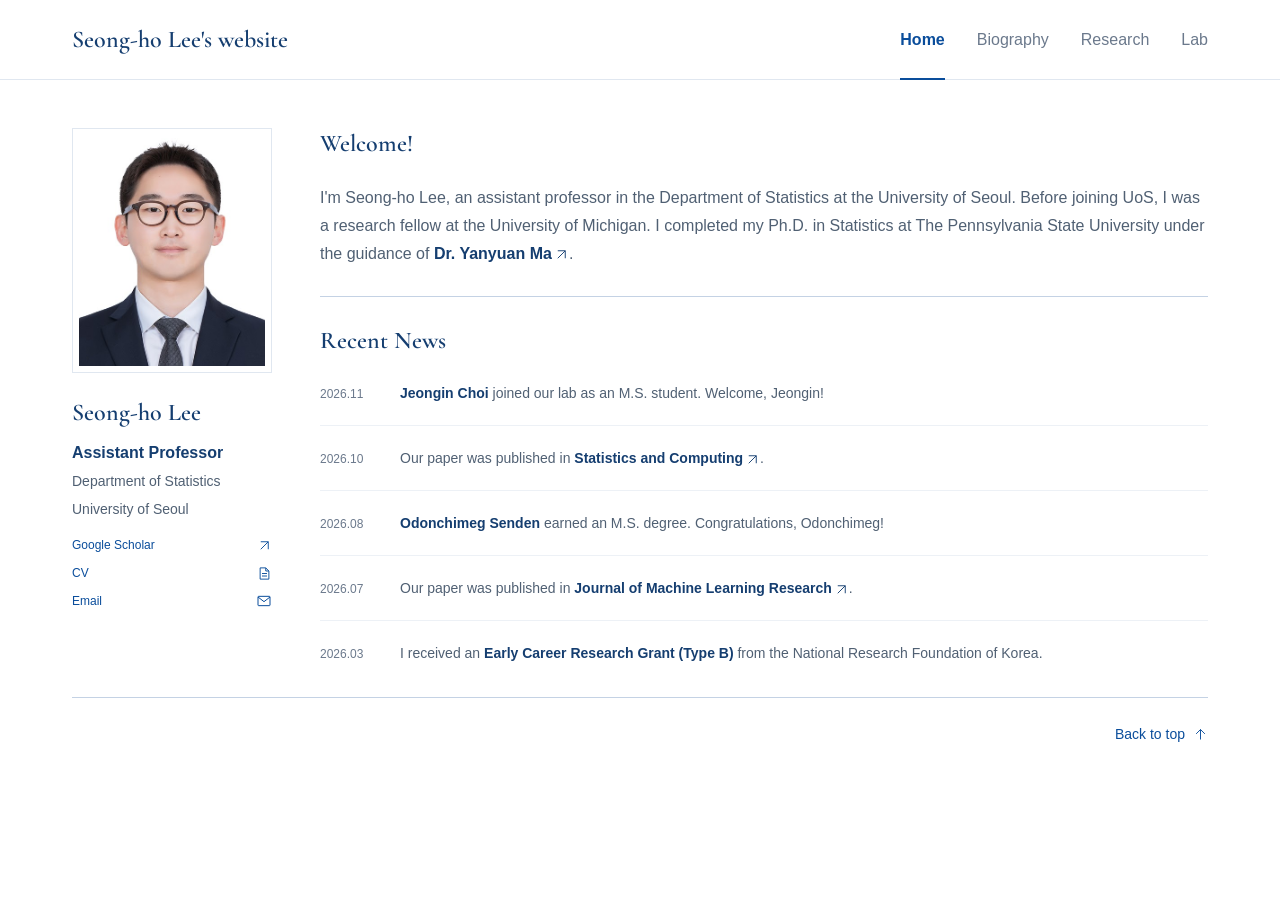
==== index.html @ 1f6a8184 "Deploy the revised journal wording and CV page numbers Source: e7bddcf8e1fea7b0c26d85efa1beafc998997" ====
<!DOCTYPE html><html lang="en"><head><meta charSet="utf-8"/><meta name="viewport" content="width=device-width, initial-scale=1"/><link rel="stylesheet" href="/_next/static/css/index.j6tsjPcu.css" data-rsc-css-href="/_next/static/css/index.j6tsjPcu.css" data-precedence="vite-rsc/importer-resources"/><link rel="modulepreload" fetchPriority="low" href="/_next/static/chunks/index-BbJoRTjq.js"/><script src="/_next/static/chunks/rolldown-runtime-C60lm6uB.js" type="module" async=""></script><script src="/_next/static/chunks/framework-D_rUT4EX.js" type="module" async=""></script><link rel="modulepreload" href="/_next/static/chunks/layout-segment-context-pN5ZT-ja.js" crossorigin=""/><link rel="modulepreload" href="/_next/static/chunks/email-link-yxVSHHbJ.js" crossorigin=""/><title>Seong-ho Lee | Home</title><meta name="description" content="Seong-ho Lee, Assistant Professor, Department of Statistics, University of Seoul."/><link rel="shortcut icon" href="/favicon.svg?v=sigma"/><link rel="icon" href="/favicon.svg?v=sigma"/><script>Object.assign(((self[Symbol.for("vinext.navigationRuntime")]??={bootstrap:{routeManifest:null},functions:{}}).bootstrap.rsc??={rsc:[]}),{params:{},nav:{"pathname":"/","searchParams":[]}})</script><link rel="modulepreload" href="/_next/static/chunks/index-BbJoRTjq.js" />
</head><body class="antialiased"><a class="skip-link" href="#main">Skip to main content</a><header class="site-header" id="top"><div class="header-inner"><a class="wordmark" href="/">Seong-ho Lee&#x27;s website</a><nav aria-label="Main navigation"><a href="/" class="active" aria-current="page">Home</a><a href="/biography" class="">Biography</a><a href="/research" class="">Research</a><a href="/lab" class="">Lab</a></nav></div></header><div class="site-layout"><aside class="profile" aria-label="Seong-ho Lee&#x27;s profile"><div class="portrait-frame"><img class="portrait" src="/images/seongho-lee.jpg" width="198" height="246" alt="Seong-ho Lee" fetchPriority="high"/></div><div class="profile-information"><h2 class="profile-name">Seong-ho Lee</h2><p class="profile-role">Assistant Professor</p><p class="profile-affiliation">Department of Statistics</p><p class="profile-affiliation">University of Seoul</p><div class="profile-links"><a href="http://scholar.google.co.kr/citations?hl=en&amp;user=Eq__vRcAAAAJ&amp;view_op=list_works&amp;sortby=pubdate" target="_blank" rel="noopener noreferrer"><span class="profile-link-label">Google Scholar</span><svg width="15" height="15" viewBox="0 0 24 24" fill="none" stroke="currentColor" stroke-width="1.5" aria-hidden="true"><path d="M6 18 18 6M6 6h12v12"></path></svg></a><a href="/cv" target="_blank" rel="noopener noreferrer" aria-label="CV (opens in a new tab)"><span class="profile-link-label">CV</span><svg width="15" height="15" viewBox="0 0 24 24" fill="none" stroke="currentColor" stroke-width="1.5" aria-hidden="true"><path d="M14 3H5v18h14V8zM14 3v5h5M8 12h8M8 16h8"></path></svg></a><button type="button" class="email-link" title="Open your email app"><span class="profile-link-label">Email</span><svg width="16" height="16" viewBox="0 0 24 24" fill="none" stroke="currentColor" stroke-width="1.5" aria-hidden="true"><rect x="3" y="5" width="18" height="14" rx="1"></rect><path d="m3 6 9 7 9-7"></path></svg></button></div></div></aside><main id="main" class="page-content page-home"><header class="page-heading welcome-heading"><h1>Welcome!</h1><p class="intro">I&#x27;m Seong-ho Lee, an assistant professor in the Department of Statistics at the University of Seoul. Before joining UoS, I was a research fellow at the University of Michigan. I completed my Ph.D. in Statistics at The Pennsylvania State University under the guidance of <a href="http://sites.psu.edu/yanyuanma/" target="_blank" rel="noopener noreferrer">Dr. Yanyuan Ma<!-- --> <svg width="15" height="15" viewBox="0 0 24 24" fill="none" stroke="currentColor" stroke-width="1.5" aria-hidden="true"><path d="M6 18 18 6M6 6h12v12"></path></svg></a>.</p></header><section class="content-section" id="recent-news" aria-labelledby="recent-news-title"><h2 id="recent-news-title">Recent News</h2><div class="records"><ul class="news-list" role="list"><li class="record-row"><time class="record-date" dateTime="2026-11">2026.11</time><div class="record-body"><p><strong>Jeongin Choi</strong> joined our lab as an M.S. student. Welcome, Jeongin!</p></div></li><li class="record-row"><time class="record-date" dateTime="2026-10">2026.10</time><div class="record-body"><p>Our paper was published in <cite><a href="https://link.springer.com/article/10.1007/s11222-026-11026-0" target="_blank" rel="noopener noreferrer">Statistics and Computing<!-- --> <svg width="15" height="15" viewBox="0 0 24 24" fill="none" stroke="currentColor" stroke-width="1.5" aria-hidden="true"><path d="M6 18 18 6M6 6h12v12"></path></svg></a></cite>.</p></div></li><li class="record-row"><time class="record-date" dateTime="2026-08">2026.08</time><div class="record-body"><p><strong>Odonchimeg Senden</strong> earned an M.S. degree. Congratulations, Odonchimeg!</p></div></li><li class="record-row"><time class="record-date" dateTime="2026-07">2026.07</time><div class="record-body"><p>Our paper was published in <cite><a href="https://www.jmlr.org/papers/v27/25-2717.html" target="_blank" rel="noopener noreferrer">Journal of Machine Learning Research<!-- --> <svg width="15" height="15" viewBox="0 0 24 24" fill="none" stroke="currentColor" stroke-width="1.5" aria-hidden="true"><path d="M6 18 18 6M6 6h12v12"></path></svg></a></cite>.</p></div></li><li class="record-row"><time class="record-date" dateTime="2026-03">2026.03</time><div class="record-body"><p>I received an <strong>Early Career Research Grant (Type B)</strong> from the National Research Foundation of Korea.</p></div></li></ul></div></section></main></div><footer class="site-footer"><a href="#top" aria-label="Back to top"><span>Back to top</span><svg width="15" height="15" viewBox="0 0 24 24" fill="none" stroke="currentColor" stroke-width="1.5" aria-hidden="true"><path d="M12 20V4m-7 7 7-7 7 7"></path></svg></a></footer><script type="module" src="/_next/static/chunks/index-BbJoRTjq.js" id="_R_" async=""></script><script>((self[Symbol.for("vinext.navigationRuntime")]??={bootstrap:{routeManifest:null},functions:{}}).bootstrap.rsc??={rsc:[]}).rsc.push("0:{\"page:/\":\"$L1\",\"layout:/\":\"$L2\",\"route:/\":\"$L3\",\"__route\":\"route:/\",\"__interceptionContext\":null,\"__layoutIds\":[\"layout:/\"],\"__rootLayout\":\"/\",\"__bfcacheSegmentIdentities\":{\"layout:/\":\"[\\\"layout\\\",\\\"layout:/\\\",\\\"root-boundary:/\\\",\\\"\\\"]\",\"page:/\":\"[\\\"page\\\",\\\"page:/\\\",\\\"root-boundary:/\\\",\\\"\\\"]\"},\"__srcPage\":[\"page\"],\"__layoutFlags\":{\"layout:/\":\"s\"},\"__artifactCompatibility\":{\"schemaVersion\":1,\"graphVersion\":\"app-route-graph:1177fd80f83fa7b0\",\"deploymentVersion\":\"d9c7413f-29b0-4a38-bc6d-c76dd8e2fd8c\",\"appElementsSchemaVersion\":1,\"rscPayloadSchemaVersion\":1,\"rootBoundaryId\":\"/\",\"renderEpoch\":null}}\n")</script><script>((self[Symbol.for("vinext.navigationRuntime")]??={bootstrap:{routeManifest:null},functions:{}}).bootstrap.rsc??={rsc:[]}).rsc.push("4:I[\"8c0f216c4604\",[],\"Children\",1]\n")</script><script>((self[Symbol.for("vinext.navigationRuntime")]??={bootstrap:{routeManifest:null},functions:{}}).bootstrap.rsc??={rsc:[]}).rsc.push("5:I[\"593f344dc510\",[],\"GlobalErrorBoundary\",1]\n")</script><script>((self[Symbol.for("vinext.navigationRuntime")]??={bootstrap:{routeManifest:null},functions:{}}).bootstrap.rsc??={rsc:[]}).rsc.push("6:I[\"0b874ad30386\",[],\"default\",1]\n")</script><script>((self[Symbol.for("vinext.navigationRuntime")]??={bootstrap:{routeManifest:null},functions:{}}).bootstrap.rsc??={rsc:[]}).rsc.push("7:I[\"593f344dc510\",[],\"ErrorBoundary\",1]\n")</script><script>((self[Symbol.for("vinext.navigationRuntime")]??={bootstrap:{routeManifest:null},functions:{}}).bootstrap.rsc??={rsc:[]}).rsc.push("8:I[\"15c18cfaeeff\",[],\"LayoutSegmentProvider\",1]\n")</script><script>((self[Symbol.for("vinext.navigationRuntime")]??={bootstrap:{routeManifest:null},functions:{}}).bootstrap.rsc??={rsc:[]}).rsc.push("9:I[\"8c0f216c4604\",[],\"Slot\",1]\n")</script><script>((self[Symbol.for("vinext.navigationRuntime")]??={bootstrap:{routeManifest:null},functions:{}}).bootstrap.rsc??={rsc:[]}).rsc.push("a:I[\"593f344dc510\",[],\"NotFoundBoundary\",1]\n")</script><script>((self[Symbol.for("vinext.navigationRuntime")]??={bootstrap:{routeManifest:null},functions:{}}).bootstrap.rsc??={rsc:[]}).rsc.push("b:I[\"9276801271d6\",[],\"AppRouterScrollTarget\",1]\n")</script><script>((self[Symbol.for("vinext.navigationRuntime")]??={bootstrap:{routeManifest:null},functions:{}}).bootstrap.rsc??={rsc:[]}).rsc.push("c:I[\"593f344dc510\",[],\"RedirectBoundary\",1]\n")</script><script>((self[Symbol.for("vinext.navigationRuntime")]??={bootstrap:{routeManifest:null},functions:{}}).bootstrap.rsc??={rsc:[]}).rsc.push(":HL[\"/_next/static/css/index.j6tsjPcu.css\",\"style\"     ]\n")</script><script>((self[Symbol.for("vinext.navigationRuntime")]??={bootstrap:{routeManifest:null},functions:{}}).bootstrap.rsc??={rsc:[]}).rsc.push("2:[[[\"$\",\"link\",\"css:/_next/static/css/index.j6tsjPcu.css\",{\"rel\":\"stylesheet\",\"precedence\":\"vite-rsc/importer-resources\",\"href\":\"/_next/static/css/index.j6tsjPcu.css\",\"data-rsc-css-href\":\"/_next/static/css/index.j6tsjPcu.css\"}],\"$undefined\"],[\"$\",\"html\",null,{\"lang\":\"en\",\"children\":[\"$\",\"body\",null,{\"className\":\"antialiased\",\"children\":[\"$\",\"$L4\",null,{}]}]}]]\n")</script><script>((self[Symbol.for("vinext.navigationRuntime")]??={bootstrap:{routeManifest:null},functions:{}}).bootstrap.rsc??={rsc:[]}).rsc.push("3:[[[\"$\",\"meta\",null,{\"charSet\":\"utf-8\"}],[[\"$\",\"title\",\"0\",{\"children\":\"Seong-ho Lee | Home\"}],[\"$\",\"meta\",\"1\",{\"name\":\"description\",\"content\":\"Seong-ho Lee, Assistant Professor, Department of Statistics, University of Seoul.\"}],[\"$\",\"link\",\"2\",{\"data-vinext-streamed-icon\":\"$undefined\",\"rel\":\"shortcut icon\",\"href\":\"/favicon.svg?v=sigma\",\"type\":\"$undefined\",\"sizes\":\"$undefined\",\"color\":\"$undefined\",\"media\":\"$undefined\",\"fetchPriority\":\"$undefined\"}],[\"$\",\"link\",\"3\",{\"data-vinext-streamed-icon\":\"$undefined\",\"rel\":\"icon\",\"href\":\"/favicon.svg?v=sigma\",\"type\":\"$undefined\",\"sizes\":\"$undefined\",\"color\":\"$undefined\",\"media\":\"$undefined\",\"fetchPriority\":\"$undefined\"}]],[[\"$\",\"meta\",\"0\",{\"name\":\"viewport\",\"content\":\"width=device-width, initial-scale=1\"}]]],[\"$\",\"$L5\",null,{\"fallback\":\"$6\",\"children\":[\"$\",\"$L7\",null,{\"fallback\":\"$6\",\"children\":[\"$\",\"$L8\",null,{\"providerId\":\"layout:/\",\"segmentMap\":{\"children\":[]},\"children\":[\"$\",\"$L9\",null,{\"id\":\"layout:/\",\"parallelSlots\":\"$undefined\",\"children\":[\"$\",\"$La\",null,{\"resetKey\":\"\",\"fallback\":[[\"$\",\"title\",null,{\"children\":\"404: This page could not be found.\"}],[\"$\",\"div\",null,{\"style\":{\"fontFamily\":\"system-ui,\\\"Segoe UI\\\",Roboto,Helvetica,Arial,sans-serif,\\\"Apple Color Emoji\\\",\\\"Segoe UI Emoji\\\"\",\"height\":\"100vh\",\"textAlign\":\"center\",\"display\":\"flex\",\"flexDirection\":\"column\",\"alignItems\":\"center\",\"justifyContent\":\"center\"},\"children\":[\"$\",\"div\",null,{\"children\":[[\"$\",\"style\",null,{\"dangerouslySetInnerHTML\":{\"__html\":\"body{color:#000;background:#fff;margin:0}.next-error-h1{border-right:1px solid rgba(0,0,0,.3)}@media (prefers-color-scheme:dark){body{color:#fff;background:#000}.next-error-h1{border-right:1px solid rgba(255,255,255,.3)}}\"}}],[\"$\",\"h1\",null,{\"className\":\"next-error-h1\",\"style\":{\"display\":\"inline-block\",\"margin\":\"0 20px 0 0\",\"padding\":\"0 23px 0 0\",\"fontSize\":24,\"fontWeight\":500,\"verticalAlign\":\"top\",\"lineHeight\":\"49px\"},\"children\":404}],[\"$\",\"div\",null,{\"style\":{\"display\":\"inline-block\"},\"children\":[\"$\",\"h2\",null,{\"style\":{\"fontSize\":14,\"fontWeight\":400,\"lineHeight\":\"49px\",\"margin\":0},\"children\":\"This page could not be found.\"}]}]]}]}]],\"children\":[\"$\",\"$Lb\",null,{\"children\":[\"$\",\"$Lc\",null,{\"children\":[[\"$\",\"$L8\",null,{\"providerId\":\"page:/\",\"segmentMap\":{\"children\":[\"__PAGE__\"]},\"children\":[\"$\",\"$L9\",null,{\"id\":\"page:/\"}]}],null]}]}]}]}]}]}]}],null,null]\n")</script><script>((self[Symbol.for("vinext.navigationRuntime")]??={bootstrap:{routeManifest:null},functions:{}}).bootstrap.rsc??={rsc:[]}).rsc.push("d:I[\"89899c78f2d0\",[],\"default\",1]\n")</script><script>((self[Symbol.for("vinext.navigationRuntime")]??={bootstrap:{routeManifest:null},functions:{}}).bootstrap.rsc??={rsc:[]}).rsc.push(":HL[\"/images/seongho-lee.jpg\",\"image\",{\"fetchPriority\":\"high\"}]\n")</script><script>((self[Symbol.for("vinext.navigationRuntime")]??={bootstrap:{routeManifest:null},functions:{}}).bootstrap.rsc??={rsc:[]}).rsc.push("1:[[\"$\",\"a\",null,{\"className\":\"skip-link\",\"href\":\"#main\",\"children\":\"Skip to main content\"}],[\"$\",\"header\",null,{\"className\":\"site-header\",\"id\":\"top\",\"children\":[\"$\",\"div\",null,{\"className\":\"header-inner\",\"children\":[[\"$\",\"a\",null,{\"className\":\"wordmark\",\"href\":\"/\",\"children\":\"Seong-ho Lee's website\"}],[\"$\",\"nav\",null,{\"aria-label\":\"Main navigation\",\"children\":[[\"$\",\"a\",\"home\",{\"href\":\"/\",\"className\":\"active\",\"aria-current\":\"page\",\"children\":\"Home\"}],[\"$\",\"a\",\"biography\",{\"href\":\"/biography\",\"className\":\"\",\"aria-current\":\"$undefined\",\"children\":\"Biography\"}],[\"$\",\"a\",\"research\",{\"href\":\"/research\",\"className\":\"\",\"aria-current\":\"$undefined\",\"children\":\"Research\"}],[\"$\",\"a\",\"lab\",{\"href\":\"/lab\",\"className\":\"\",\"aria-current\":\"$undefined\",\"children\":\"Lab\"}]]}]]}]}],[\"$\",\"div\",null,{\"className\":\"site-layout\",\"children\":[[\"$\",\"aside\",null,{\"className\":\"profile\",\"aria-label\":\"Seong-ho Lee's profile\",\"children\":[[\"$\",\"div\",null,{\"className\":\"portrait-frame\",\"children\":[\"$\",\"img\",null,{\"className\":\"portrait\",\"src\":\"/images/seongho-lee.jpg\",\"width\":\"198\",\"height\":\"246\",\"alt\":\"Seong-ho Lee\",\"fetchPriority\":\"high\"}]}],[\"$\",\"div\",null,{\"className\":\"profile-information\",\"children\":[[\"$\",\"h2\",null,{\"className\":\"profile-name\",\"children\":\"Seong-ho Lee\"}],[\"$\",\"p\",null,{\"className\":\"profile-role\",\"children\":\"Assistant Professor\"}],[\"$\",\"p\",null,{\"className\":\"profile-affiliation\",\"children\":\"Department of Statistics\"}],[\"$\",\"p\",null,{\"className\":\"profile-affiliation\",\"children\":\"University of Seoul\"}],[\"$\",\"div\",null,{\"className\":\"profile-links\",\"children\":[[\"$\",\"a\",null,{\"href\":\"http://scholar.google.co.kr/citations?hl=en\u0026user=Eq__vRcAAAAJ\u0026view_op=list_works\u0026sortby=pubdate\",\"target\":\"_blank\",\"rel\":\"noopener noreferrer\",\"children\":[[\"$\",\"span\",null,{\"className\":\"profile-link-label\",\"children\":\"Google Scholar\"}],[\"$\",\"svg\",null,{\"width\":\"15\",\"height\":\"15\",\"viewBox\":\"0 0 24 24\",\"fill\":\"none\",\"stroke\":\"currentColor\",\"strokeWidth\":\"1.5\",\"aria-hidden\":\"true\",\"children\":[\"$\",\"path\",null,{\"d\":\"M6 18 18 6M6 6h12v12\"}]}]]}],[\"$\",\"a\",null,{\"href\":\"/cv\",\"target\":\"_blank\",\"rel\":\"noopener noreferrer\",\"aria-label\":\"CV (opens in a new tab)\",\"children\":[[\"$\",\"span\",null,{\"className\":\"profile-link-label\",\"children\":\"CV\"}],[\"$\",\"svg\",null,{\"width\":\"15\",\"height\":\"15\",\"viewBox\":\"0 0 24 24\",\"fill\":\"none\",\"stroke\":\"currentColor\",\"strokeWidth\":\"1.5\",\"aria-hidden\":\"true\",\"children\":[\"$\",\"path\",null,{\"d\":\"M14 3H5v18h14V8zM14 3v5h5M8 12h8M8 16h8\"}]}]]}],[\"$\",\"$Ld\",null,{}]]}]]}]]}],[\"$\",\"main\",null,{\"id\":\"main\",\"className\":\"page-content page-home\",\"children\":[[\"$\",\"header\",null,{\"className\":\"page-heading welcome-heading\",\"children\":[[\"$\",\"h1\",null,{\"children\":\"Welcome!\"}],[\"$\",\"p\",null,{\"className\":\"intro\",\"children\":[\"I'm Seong-ho Lee, an assistant professor in the Department of Statistics at the University of Seoul. Before joining UoS, I was a research fellow at the University of Michigan. I completed my Ph.D. in Statistics at The Pennsylvania State University under the guidance of \",[\"$\",\"a\",null,{\"href\":\"http://sites.psu.edu/yanyuanma/\",\"target\":\"_blank\",\"rel\":\"noopener noreferrer\",\"children\":[\"Dr. Yanyuan Ma\",\" \",[\"$\",\"svg\",null,{\"width\":\"15\",\"height\":\"15\",\"viewBox\":\"0 0 24 24\",\"fill\":\"none\",\"stroke\":\"currentColor\",\"strokeWidth\":\"1.5\",\"aria-hidden\":\"true\",\"children\":[\"$\",\"path\",null,{\"d\":\"M6 18 18 6M6 6h12v12\"}]}]]}],\".\"]}]]}],[\"$\",\"section\",null,{\"className\":\"content-section\",\"id\":\"recent-news\",\"aria-labelledby\":\"recent-news-title\",\"children\":[[\"$\",\"h2\",null,{\"id\":\"recent-news-title\",\"children\":\"Recent News\"}],[\"$\",\"div\",null,{\"className\":\"records\",\"children\":[\"$\",\"ul\",null,{\"className\":\"news-list\",\"role\":\"list\",\"children\":[[\"$\",\"li\",\"2026-11\",{\"className\":\"record-row\",\"children\":[[\"$\",\"time\",null,{\"className\":\"record-date\",\"dateTime\":\"2026-11\",\"children\":\"2026.11\"}],[\"$\",\"div\",null,{\"className\":\"record-body\",\"children\":[\"$\",\"p\",null,{\"children\":[[\"$\",\"strong\",null,{\"children\":\"Jeongin Choi\"}],\" joined our lab as an M.S. student. Welcome, Jeongin!\"]}]}]]}],[\"$\",\"li\",\"2026-10\",{\"className\":\"record-row\",\"children\":[[\"$\",\"time\",null,{\"className\":\"record-date\",\"dateTime\":\"2026-10\",\"children\":\"2026.10\"}],[\"$\",\"div\",null,{\"className\":\"record-body\",\"children\":[\"$\",\"p\",null,{\"children\":[\"Our paper was published in \",[\"$\",\"cite\",null,{\"children\":[\"$\",\"a\",null,{\"href\":\"https://link.springer.com/article/10.1007/s11222-026-11026-0\",\"target\":\"_blank\",\"rel\":\"noopener noreferrer\",\"children\":[\"Statistics and Computing\",\" \",[\"$\",\"svg\",null,{\"width\":\"15\",\"height\":\"15\",\"viewBox\":\"0 0 24 24\",\"fill\":\"none\",\"stroke\":\"currentColor\",\"strokeWidth\":\"1.5\",\"aria-hidden\":\"true\",\"children\":[\"$\",\"path\",null,{\"d\":\"M6 18 18 6M6 6h12v12\"}]}]]}]}],\".\"]}]}]]}],\"$Le\",\"$Lf\",\"$L10\"]}]}]]}]]}]]}],\"$L11\"]\n")</script><script>((self[Symbol.for("vinext.navigationRuntime")]??={bootstrap:{routeManifest:null},functions:{}}).bootstrap.rsc??={rsc:[]}).rsc.push("e:[\"$\",\"li\",\"2026-08\",{\"className\":\"record-row\",\"children\":[[\"$\",\"time\",null,{\"className\":\"record-date\",\"dateTime\":\"2026-08\",\"children\":\"2026.08\"}],[\"$\",\"div\",null,{\"className\":\"record-body\",\"children\":[\"$\",\"p\",null,{\"children\":[[\"$\",\"strong\",null,{\"children\":\"Odonchimeg Senden\"}],\" earned an M.S. degree. Congratulations, Odonchimeg!\"]}]}]]}]\n")</script><script>((self[Symbol.for("vinext.navigationRuntime")]??={bootstrap:{routeManifest:null},functions:{}}).bootstrap.rsc??={rsc:[]}).rsc.push("f:[\"$\",\"li\",\"2026-07\",{\"className\":\"record-row\",\"children\":[[\"$\",\"time\",null,{\"className\":\"record-date\",\"dateTime\":\"2026-07\",\"children\":\"2026.07\"}],[\"$\",\"div\",null,{\"className\":\"record-body\",\"children\":[\"$\",\"p\",null,{\"children\":[\"Our paper was published in \",[\"$\",\"cite\",null,{\"children\":[\"$\",\"a\",null,{\"href\":\"https://www.jmlr.org/papers/v27/25-2717.html\",\"target\":\"_blank\",\"rel\":\"noopener noreferrer\",\"children\":[\"Journal of Machine Learning Research\",\" \",[\"$\",\"svg\",null,{\"width\":\"15\",\"height\":\"15\",\"viewBox\":\"0 0 24 24\",\"fill\":\"none\",\"stroke\":\"currentColor\",\"strokeWidth\":\"1.5\",\"aria-hidden\":\"true\",\"children\":[\"$\",\"path\",null,{\"d\":\"M6 18 18 6M6 6h12v12\"}]}]]}]}],\".\"]}]}]]}]\n")</script><script>((self[Symbol.for("vinext.navigationRuntime")]??={bootstrap:{routeManifest:null},functions:{}}).bootstrap.rsc??={rsc:[]}).rsc.push("10:[\"$\",\"li\",\"2026-03\",{\"className\":\"record-row\",\"children\":[[\"$\",\"time\",null,{\"className\":\"record-date\",\"dateTime\":\"2026-03\",\"children\":\"2026.03\"}],[\"$\",\"div\",null,{\"className\":\"record-body\",\"children\":[\"$\",\"p\",null,{\"children\":[\"I received an \",[\"$\",\"strong\",null,{\"children\":\"Early Career Research Grant (Type B)\"}],\" from the National Research Foundation of Korea.\"]}]}]]}]\n")</script><script>((self[Symbol.for("vinext.navigationRuntime")]??={bootstrap:{routeManifest:null},functions:{}}).bootstrap.rsc??={rsc:[]}).rsc.push("11:[\"$\",\"footer\",null,{\"className\":\"site-footer\",\"children\":[\"$\",\"a\",null,{\"href\":\"#top\",\"aria-label\":\"Back to top\",\"children\":[[\"$\",\"span\",null,{\"children\":\"Back to top\"}],[\"$\",\"svg\",null,{\"width\":\"15\",\"height\":\"15\",\"viewBox\":\"0 0 24 24\",\"fill\":\"none\",\"stroke\":\"currentColor\",\"strokeWidth\":\"1.5\",\"aria-hidden\":\"true\",\"children\":[\"$\",\"path\",null,{\"d\":\"M12 20V4m-7 7 7-7 7 7\"}]}]]}]}]\n")</script><script>Object.assign(((self[Symbol.for("vinext.navigationRuntime")]??={bootstrap:{routeManifest:null},functions:{}}).bootstrap.rsc??={rsc:[]}),{"initialCacheKind":"static"});((self[Symbol.for("vinext.navigationRuntime")]??={bootstrap:{routeManifest:null},functions:{}}).bootstrap.rsc??={rsc:[]}).done=true</script></body></html>
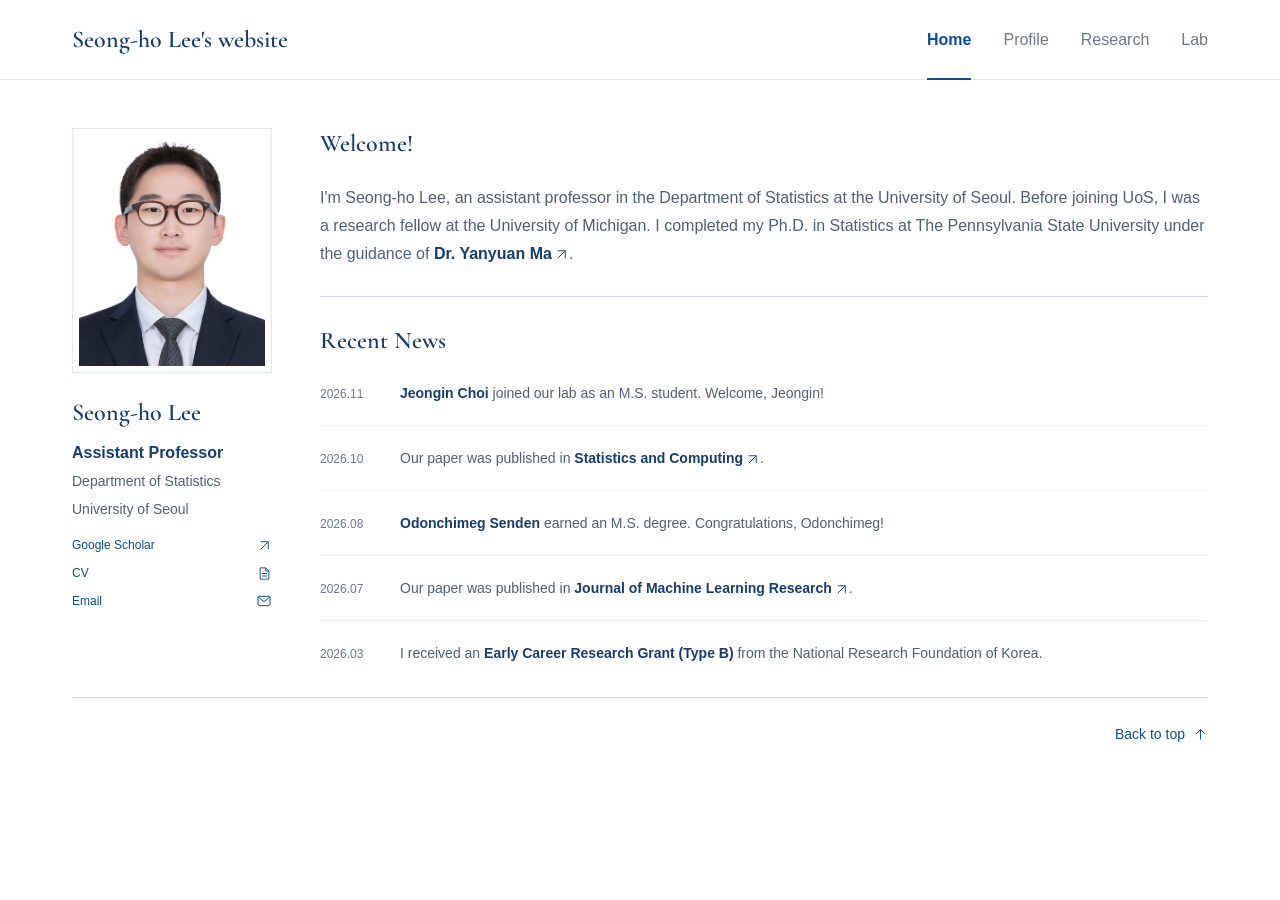
==== commit d933230f: "Deploy the Profile menu and page title Source: 8086882a44ee7951037edd34abbeed7a5706488f" ====
--- a/index.html
+++ b/index.html
@@ -1,2 +1,2 @@
-<!DOCTYPE html><html lang="en"><head><meta charSet="utf-8"/><meta name="viewport" content="width=device-width, initial-scale=1"/><link rel="stylesheet" href="/_next/static/css/index.j6tsjPcu.css" data-rsc-css-href="/_next/static/css/index.j6tsjPcu.css" data-precedence="vite-rsc/importer-resources"/><link rel="modulepreload" fetchPriority="low" href="/_next/static/chunks/index-BbJoRTjq.js"/><script src="/_next/static/chunks/rolldown-runtime-C60lm6uB.js" type="module" async=""></script><script src="/_next/static/chunks/framework-D_rUT4EX.js" type="module" async=""></script><link rel="modulepreload" href="/_next/static/chunks/layout-segment-context-pN5ZT-ja.js" crossorigin=""/><link rel="modulepreload" href="/_next/static/chunks/email-link-yxVSHHbJ.js" crossorigin=""/><title>Seong-ho Lee | Home</title><meta name="description" content="Seong-ho Lee, Assistant Professor, Department of Statistics, University of Seoul."/><link rel="shortcut icon" href="/favicon.svg?v=sigma"/><link rel="icon" href="/favicon.svg?v=sigma"/><script>Object.assign(((self[Symbol.for("vinext.navigationRuntime")]??={bootstrap:{routeManifest:null},functions:{}}).bootstrap.rsc??={rsc:[]}),{params:{},nav:{"pathname":"/","searchParams":[]}})</script><link rel="modulepreload" href="/_next/static/chunks/index-BbJoRTjq.js" />
-</head><body class="antialiased"><a class="skip-link" href="#main">Skip to main content</a><header class="site-header" id="top"><div class="header-inner"><a class="wordmark" href="/">Seong-ho Lee&#x27;s website</a><nav aria-label="Main navigation"><a href="/" class="active" aria-current="page">Home</a><a href="/biography" class="">Biography</a><a href="/research" class="">Research</a><a href="/lab" class="">Lab</a></nav></div></header><div class="site-layout"><aside class="profile" aria-label="Seong-ho Lee&#x27;s profile"><div class="portrait-frame"><img class="portrait" src="/images/seongho-lee.jpg" width="198" height="246" alt="Seong-ho Lee" fetchPriority="high"/></div><div class="profile-information"><h2 class="profile-name">Seong-ho Lee</h2><p class="profile-role">Assistant Professor</p><p class="profile-affiliation">Department of Statistics</p><p class="profile-affiliation">University of Seoul</p><div class="profile-links"><a href="http://scholar.google.co.kr/citations?hl=en&amp;user=Eq__vRcAAAAJ&amp;view_op=list_works&amp;sortby=pubdate" target="_blank" rel="noopener noreferrer"><span class="profile-link-label">Google Scholar</span><svg width="15" height="15" viewBox="0 0 24 24" fill="none" stroke="currentColor" stroke-width="1.5" aria-hidden="true"><path d="M6 18 18 6M6 6h12v12"></path></svg></a><a href="/cv" target="_blank" rel="noopener noreferrer" aria-label="CV (opens in a new tab)"><span class="profile-link-label">CV</span><svg width="15" height="15" viewBox="0 0 24 24" fill="none" stroke="currentColor" stroke-width="1.5" aria-hidden="true"><path d="M14 3H5v18h14V8zM14 3v5h5M8 12h8M8 16h8"></path></svg></a><button type="button" class="email-link" title="Open your email app"><span class="profile-link-label">Email</span><svg width="16" height="16" viewBox="0 0 24 24" fill="none" stroke="currentColor" stroke-width="1.5" aria-hidden="true"><rect x="3" y="5" width="18" height="14" rx="1"></rect><path d="m3 6 9 7 9-7"></path></svg></button></div></div></aside><main id="main" class="page-content page-home"><header class="page-heading welcome-heading"><h1>Welcome!</h1><p class="intro">I&#x27;m Seong-ho Lee, an assistant professor in the Department of Statistics at the University of Seoul. Before joining UoS, I was a research fellow at the University of Michigan. I completed my Ph.D. in Statistics at The Pennsylvania State University under the guidance of <a href="http://sites.psu.edu/yanyuanma/" target="_blank" rel="noopener noreferrer">Dr. Yanyuan Ma<!-- --> <svg width="15" height="15" viewBox="0 0 24 24" fill="none" stroke="currentColor" stroke-width="1.5" aria-hidden="true"><path d="M6 18 18 6M6 6h12v12"></path></svg></a>.</p></header><section class="content-section" id="recent-news" aria-labelledby="recent-news-title"><h2 id="recent-news-title">Recent News</h2><div class="records"><ul class="news-list" role="list"><li class="record-row"><time class="record-date" dateTime="2026-11">2026.11</time><div class="record-body"><p><strong>Jeongin Choi</strong> joined our lab as an M.S. student. Welcome, Jeongin!</p></div></li><li class="record-row"><time class="record-date" dateTime="2026-10">2026.10</time><div class="record-body"><p>Our paper was published in <cite><a href="https://link.springer.com/article/10.1007/s11222-026-11026-0" target="_blank" rel="noopener noreferrer">Statistics and Computing<!-- --> <svg width="15" height="15" viewBox="0 0 24 24" fill="none" stroke="currentColor" stroke-width="1.5" aria-hidden="true"><path d="M6 18 18 6M6 6h12v12"></path></svg></a></cite>.</p></div></li><li class="record-row"><time class="record-date" dateTime="2026-08">2026.08</time><div class="record-body"><p><strong>Odonchimeg Senden</strong> earned an M.S. degree. Congratulations, Odonchimeg!</p></div></li><li class="record-row"><time class="record-date" dateTime="2026-07">2026.07</time><div class="record-body"><p>Our paper was published in <cite><a href="https://www.jmlr.org/papers/v27/25-2717.html" target="_blank" rel="noopener noreferrer">Journal of Machine Learning Research<!-- --> <svg width="15" height="15" viewBox="0 0 24 24" fill="none" stroke="currentColor" stroke-width="1.5" aria-hidden="true"><path d="M6 18 18 6M6 6h12v12"></path></svg></a></cite>.</p></div></li><li class="record-row"><time class="record-date" dateTime="2026-03">2026.03</time><div class="record-body"><p>I received an <strong>Early Career Research Grant (Type B)</strong> from the National Research Foundation of Korea.</p></div></li></ul></div></section></main></div><footer class="site-footer"><a href="#top" aria-label="Back to top"><span>Back to top</span><svg width="15" height="15" viewBox="0 0 24 24" fill="none" stroke="currentColor" stroke-width="1.5" aria-hidden="true"><path d="M12 20V4m-7 7 7-7 7 7"></path></svg></a></footer><script type="module" src="/_next/static/chunks/index-BbJoRTjq.js" id="_R_" async=""></script><script>((self[Symbol.for("vinext.navigationRuntime")]??={bootstrap:{routeManifest:null},functions:{}}).bootstrap.rsc??={rsc:[]}).rsc.push("0:{\"page:/\":\"$L1\",\"layout:/\":\"$L2\",\"route:/\":\"$L3\",\"__route\":\"route:/\",\"__interceptionContext\":null,\"__layoutIds\":[\"layout:/\"],\"__rootLayout\":\"/\",\"__bfcacheSegmentIdentities\":{\"layout:/\":\"[\\\"layout\\\",\\\"layout:/\\\",\\\"root-boundary:/\\\",\\\"\\\"]\",\"page:/\":\"[\\\"page\\\",\\\"page:/\\\",\\\"root-boundary:/\\\",\\\"\\\"]\"},\"__srcPage\":[\"page\"],\"__layoutFlags\":{\"layout:/\":\"s\"},\"__artifactCompatibility\":{\"schemaVersion\":1,\"graphVersion\":\"app-route-graph:1177fd80f83fa7b0\",\"deploymentVersion\":\"d9c7413f-29b0-4a38-bc6d-c76dd8e2fd8c\",\"appElementsSchemaVersion\":1,\"rscPayloadSchemaVersion\":1,\"rootBoundaryId\":\"/\",\"renderEpoch\":null}}\n")</script><script>((self[Symbol.for("vinext.navigationRuntime")]??={bootstrap:{routeManifest:null},functions:{}}).bootstrap.rsc??={rsc:[]}).rsc.push("4:I[\"8c0f216c4604\",[],\"Children\",1]\n")</script><script>((self[Symbol.for("vinext.navigationRuntime")]??={bootstrap:{routeManifest:null},functions:{}}).bootstrap.rsc??={rsc:[]}).rsc.push("5:I[\"593f344dc510\",[],\"GlobalErrorBoundary\",1]\n")</script><script>((self[Symbol.for("vinext.navigationRuntime")]??={bootstrap:{routeManifest:null},functions:{}}).bootstrap.rsc??={rsc:[]}).rsc.push("6:I[\"0b874ad30386\",[],\"default\",1]\n")</script><script>((self[Symbol.for("vinext.navigationRuntime")]??={bootstrap:{routeManifest:null},functions:{}}).bootstrap.rsc??={rsc:[]}).rsc.push("7:I[\"593f344dc510\",[],\"ErrorBoundary\",1]\n")</script><script>((self[Symbol.for("vinext.navigationRuntime")]??={bootstrap:{routeManifest:null},functions:{}}).bootstrap.rsc??={rsc:[]}).rsc.push("8:I[\"15c18cfaeeff\",[],\"LayoutSegmentProvider\",1]\n")</script><script>((self[Symbol.for("vinext.navigationRuntime")]??={bootstrap:{routeManifest:null},functions:{}}).bootstrap.rsc??={rsc:[]}).rsc.push("9:I[\"8c0f216c4604\",[],\"Slot\",1]\n")</script><script>((self[Symbol.for("vinext.navigationRuntime")]??={bootstrap:{routeManifest:null},functions:{}}).bootstrap.rsc??={rsc:[]}).rsc.push("a:I[\"593f344dc510\",[],\"NotFoundBoundary\",1]\n")</script><script>((self[Symbol.for("vinext.navigationRuntime")]??={bootstrap:{routeManifest:null},functions:{}}).bootstrap.rsc??={rsc:[]}).rsc.push("b:I[\"9276801271d6\",[],\"AppRouterScrollTarget\",1]\n")</script><script>((self[Symbol.for("vinext.navigationRuntime")]??={bootstrap:{routeManifest:null},functions:{}}).bootstrap.rsc??={rsc:[]}).rsc.push("c:I[\"593f344dc510\",[],\"RedirectBoundary\",1]\n")</script><script>((self[Symbol.for("vinext.navigationRuntime")]??={bootstrap:{routeManifest:null},functions:{}}).bootstrap.rsc??={rsc:[]}).rsc.push(":HL[\"/_next/static/css/index.j6tsjPcu.css\",\"style\"     ]\n")</script><script>((self[Symbol.for("vinext.navigationRuntime")]??={bootstrap:{routeManifest:null},functions:{}}).bootstrap.rsc??={rsc:[]}).rsc.push("2:[[[\"$\",\"link\",\"css:/_next/static/css/index.j6tsjPcu.css\",{\"rel\":\"stylesheet\",\"precedence\":\"vite-rsc/importer-resources\",\"href\":\"/_next/static/css/index.j6tsjPcu.css\",\"data-rsc-css-href\":\"/_next/static/css/index.j6tsjPcu.css\"}],\"$undefined\"],[\"$\",\"html\",null,{\"lang\":\"en\",\"children\":[\"$\",\"body\",null,{\"className\":\"antialiased\",\"children\":[\"$\",\"$L4\",null,{}]}]}]]\n")</script><script>((self[Symbol.for("vinext.navigationRuntime")]??={bootstrap:{routeManifest:null},functions:{}}).bootstrap.rsc??={rsc:[]}).rsc.push("3:[[[\"$\",\"meta\",null,{\"charSet\":\"utf-8\"}],[[\"$\",\"title\",\"0\",{\"children\":\"Seong-ho Lee | Home\"}],[\"$\",\"meta\",\"1\",{\"name\":\"description\",\"content\":\"Seong-ho Lee, Assistant Professor, Department of Statistics, University of Seoul.\"}],[\"$\",\"link\",\"2\",{\"data-vinext-streamed-icon\":\"$undefined\",\"rel\":\"shortcut icon\",\"href\":\"/favicon.svg?v=sigma\",\"type\":\"$undefined\",\"sizes\":\"$undefined\",\"color\":\"$undefined\",\"media\":\"$undefined\",\"fetchPriority\":\"$undefined\"}],[\"$\",\"link\",\"3\",{\"data-vinext-streamed-icon\":\"$undefined\",\"rel\":\"icon\",\"href\":\"/favicon.svg?v=sigma\",\"type\":\"$undefined\",\"sizes\":\"$undefined\",\"color\":\"$undefined\",\"media\":\"$undefined\",\"fetchPriority\":\"$undefined\"}]],[[\"$\",\"meta\",\"0\",{\"name\":\"viewport\",\"content\":\"width=device-width, initial-scale=1\"}]]],[\"$\",\"$L5\",null,{\"fallback\":\"$6\",\"children\":[\"$\",\"$L7\",null,{\"fallback\":\"$6\",\"children\":[\"$\",\"$L8\",null,{\"providerId\":\"layout:/\",\"segmentMap\":{\"children\":[]},\"children\":[\"$\",\"$L9\",null,{\"id\":\"layout:/\",\"parallelSlots\":\"$undefined\",\"children\":[\"$\",\"$La\",null,{\"resetKey\":\"\",\"fallback\":[[\"$\",\"title\",null,{\"children\":\"404: This page could not be found.\"}],[\"$\",\"div\",null,{\"style\":{\"fontFamily\":\"system-ui,\\\"Segoe UI\\\",Roboto,Helvetica,Arial,sans-serif,\\\"Apple Color Emoji\\\",\\\"Segoe UI Emoji\\\"\",\"height\":\"100vh\",\"textAlign\":\"center\",\"display\":\"flex\",\"flexDirection\":\"column\",\"alignItems\":\"center\",\"justifyContent\":\"center\"},\"children\":[\"$\",\"div\",null,{\"children\":[[\"$\",\"style\",null,{\"dangerouslySetInnerHTML\":{\"__html\":\"body{color:#000;background:#fff;margin:0}.next-error-h1{border-right:1px solid rgba(0,0,0,.3)}@media (prefers-color-scheme:dark){body{color:#fff;background:#000}.next-error-h1{border-right:1px solid rgba(255,255,255,.3)}}\"}}],[\"$\",\"h1\",null,{\"className\":\"next-error-h1\",\"style\":{\"display\":\"inline-block\",\"margin\":\"0 20px 0 0\",\"padding\":\"0 23px 0 0\",\"fontSize\":24,\"fontWeight\":500,\"verticalAlign\":\"top\",\"lineHeight\":\"49px\"},\"children\":404}],[\"$\",\"div\",null,{\"style\":{\"display\":\"inline-block\"},\"children\":[\"$\",\"h2\",null,{\"style\":{\"fontSize\":14,\"fontWeight\":400,\"lineHeight\":\"49px\",\"margin\":0},\"children\":\"This page could not be found.\"}]}]]}]}]],\"children\":[\"$\",\"$Lb\",null,{\"children\":[\"$\",\"$Lc\",null,{\"children\":[[\"$\",\"$L8\",null,{\"providerId\":\"page:/\",\"segmentMap\":{\"children\":[\"__PAGE__\"]},\"children\":[\"$\",\"$L9\",null,{\"id\":\"page:/\"}]}],null]}]}]}]}]}]}]}],null,null]\n")</script><script>((self[Symbol.for("vinext.navigationRuntime")]??={bootstrap:{routeManifest:null},functions:{}}).bootstrap.rsc??={rsc:[]}).rsc.push("d:I[\"89899c78f2d0\",[],\"default\",1]\n")</script><script>((self[Symbol.for("vinext.navigationRuntime")]??={bootstrap:{routeManifest:null},functions:{}}).bootstrap.rsc??={rsc:[]}).rsc.push(":HL[\"/images/seongho-lee.jpg\",\"image\",{\"fetchPriority\":\"high\"}]\n")</script><script>((self[Symbol.for("vinext.navigationRuntime")]??={bootstrap:{routeManifest:null},functions:{}}).bootstrap.rsc??={rsc:[]}).rsc.push("1:[[\"$\",\"a\",null,{\"className\":\"skip-link\",\"href\":\"#main\",\"children\":\"Skip to main content\"}],[\"$\",\"header\",null,{\"className\":\"site-header\",\"id\":\"top\",\"children\":[\"$\",\"div\",null,{\"className\":\"header-inner\",\"children\":[[\"$\",\"a\",null,{\"className\":\"wordmark\",\"href\":\"/\",\"children\":\"Seong-ho Lee's website\"}],[\"$\",\"nav\",null,{\"aria-label\":\"Main navigation\",\"children\":[[\"$\",\"a\",\"home\",{\"href\":\"/\",\"className\":\"active\",\"aria-current\":\"page\",\"children\":\"Home\"}],[\"$\",\"a\",\"biography\",{\"href\":\"/biography\",\"className\":\"\",\"aria-current\":\"$undefined\",\"children\":\"Biography\"}],[\"$\",\"a\",\"research\",{\"href\":\"/research\",\"className\":\"\",\"aria-current\":\"$undefined\",\"children\":\"Research\"}],[\"$\",\"a\",\"lab\",{\"href\":\"/lab\",\"className\":\"\",\"aria-current\":\"$undefined\",\"children\":\"Lab\"}]]}]]}]}],[\"$\",\"div\",null,{\"className\":\"site-layout\",\"children\":[[\"$\",\"aside\",null,{\"className\":\"profile\",\"aria-label\":\"Seong-ho Lee's profile\",\"children\":[[\"$\",\"div\",null,{\"className\":\"portrait-frame\",\"children\":[\"$\",\"img\",null,{\"className\":\"portrait\",\"src\":\"/images/seongho-lee.jpg\",\"width\":\"198\",\"height\":\"246\",\"alt\":\"Seong-ho Lee\",\"fetchPriority\":\"high\"}]}],[\"$\",\"div\",null,{\"className\":\"profile-information\",\"children\":[[\"$\",\"h2\",null,{\"className\":\"profile-name\",\"children\":\"Seong-ho Lee\"}],[\"$\",\"p\",null,{\"className\":\"profile-role\",\"children\":\"Assistant Professor\"}],[\"$\",\"p\",null,{\"className\":\"profile-affiliation\",\"children\":\"Department of Statistics\"}],[\"$\",\"p\",null,{\"className\":\"profile-affiliation\",\"children\":\"University of Seoul\"}],[\"$\",\"div\",null,{\"className\":\"profile-links\",\"children\":[[\"$\",\"a\",null,{\"href\":\"http://scholar.google.co.kr/citations?hl=en\u0026user=Eq__vRcAAAAJ\u0026view_op=list_works\u0026sortby=pubdate\",\"target\":\"_blank\",\"rel\":\"noopener noreferrer\",\"children\":[[\"$\",\"span\",null,{\"className\":\"profile-link-label\",\"children\":\"Google Scholar\"}],[\"$\",\"svg\",null,{\"width\":\"15\",\"height\":\"15\",\"viewBox\":\"0 0 24 24\",\"fill\":\"none\",\"stroke\":\"currentColor\",\"strokeWidth\":\"1.5\",\"aria-hidden\":\"true\",\"children\":[\"$\",\"path\",null,{\"d\":\"M6 18 18 6M6 6h12v12\"}]}]]}],[\"$\",\"a\",null,{\"href\":\"/cv\",\"target\":\"_blank\",\"rel\":\"noopener noreferrer\",\"aria-label\":\"CV (opens in a new tab)\",\"children\":[[\"$\",\"span\",null,{\"className\":\"profile-link-label\",\"children\":\"CV\"}],[\"$\",\"svg\",null,{\"width\":\"15\",\"height\":\"15\",\"viewBox\":\"0 0 24 24\",\"fill\":\"none\",\"stroke\":\"currentColor\",\"strokeWidth\":\"1.5\",\"aria-hidden\":\"true\",\"children\":[\"$\",\"path\",null,{\"d\":\"M14 3H5v18h14V8zM14 3v5h5M8 12h8M8 16h8\"}]}]]}],[\"$\",\"$Ld\",null,{}]]}]]}]]}],[\"$\",\"main\",null,{\"id\":\"main\",\"className\":\"page-content page-home\",\"children\":[[\"$\",\"header\",null,{\"className\":\"page-heading welcome-heading\",\"children\":[[\"$\",\"h1\",null,{\"children\":\"Welcome!\"}],[\"$\",\"p\",null,{\"className\":\"intro\",\"children\":[\"I'm Seong-ho Lee, an assistant professor in the Department of Statistics at the University of Seoul. Before joining UoS, I was a research fellow at the University of Michigan. I completed my Ph.D. in Statistics at The Pennsylvania State University under the guidance of \",[\"$\",\"a\",null,{\"href\":\"http://sites.psu.edu/yanyuanma/\",\"target\":\"_blank\",\"rel\":\"noopener noreferrer\",\"children\":[\"Dr. Yanyuan Ma\",\" \",[\"$\",\"svg\",null,{\"width\":\"15\",\"height\":\"15\",\"viewBox\":\"0 0 24 24\",\"fill\":\"none\",\"stroke\":\"currentColor\",\"strokeWidth\":\"1.5\",\"aria-hidden\":\"true\",\"children\":[\"$\",\"path\",null,{\"d\":\"M6 18 18 6M6 6h12v12\"}]}]]}],\".\"]}]]}],[\"$\",\"section\",null,{\"className\":\"content-section\",\"id\":\"recent-news\",\"aria-labelledby\":\"recent-news-title\",\"children\":[[\"$\",\"h2\",null,{\"id\":\"recent-news-title\",\"children\":\"Recent News\"}],[\"$\",\"div\",null,{\"className\":\"records\",\"children\":[\"$\",\"ul\",null,{\"className\":\"news-list\",\"role\":\"list\",\"children\":[[\"$\",\"li\",\"2026-11\",{\"className\":\"record-row\",\"children\":[[\"$\",\"time\",null,{\"className\":\"record-date\",\"dateTime\":\"2026-11\",\"children\":\"2026.11\"}],[\"$\",\"div\",null,{\"className\":\"record-body\",\"children\":[\"$\",\"p\",null,{\"children\":[[\"$\",\"strong\",null,{\"children\":\"Jeongin Choi\"}],\" joined our lab as an M.S. student. Welcome, Jeongin!\"]}]}]]}],[\"$\",\"li\",\"2026-10\",{\"className\":\"record-row\",\"children\":[[\"$\",\"time\",null,{\"className\":\"record-date\",\"dateTime\":\"2026-10\",\"children\":\"2026.10\"}],[\"$\",\"div\",null,{\"className\":\"record-body\",\"children\":[\"$\",\"p\",null,{\"children\":[\"Our paper was published in \",[\"$\",\"cite\",null,{\"children\":[\"$\",\"a\",null,{\"href\":\"https://link.springer.com/article/10.1007/s11222-026-11026-0\",\"target\":\"_blank\",\"rel\":\"noopener noreferrer\",\"children\":[\"Statistics and Computing\",\" \",[\"$\",\"svg\",null,{\"width\":\"15\",\"height\":\"15\",\"viewBox\":\"0 0 24 24\",\"fill\":\"none\",\"stroke\":\"currentColor\",\"strokeWidth\":\"1.5\",\"aria-hidden\":\"true\",\"children\":[\"$\",\"path\",null,{\"d\":\"M6 18 18 6M6 6h12v12\"}]}]]}]}],\".\"]}]}]]}],\"$Le\",\"$Lf\",\"$L10\"]}]}]]}]]}]]}],\"$L11\"]\n")</script><script>((self[Symbol.for("vinext.navigationRuntime")]??={bootstrap:{routeManifest:null},functions:{}}).bootstrap.rsc??={rsc:[]}).rsc.push("e:[\"$\",\"li\",\"2026-08\",{\"className\":\"record-row\",\"children\":[[\"$\",\"time\",null,{\"className\":\"record-date\",\"dateTime\":\"2026-08\",\"children\":\"2026.08\"}],[\"$\",\"div\",null,{\"className\":\"record-body\",\"children\":[\"$\",\"p\",null,{\"children\":[[\"$\",\"strong\",null,{\"children\":\"Odonchimeg Senden\"}],\" earned an M.S. degree. Congratulations, Odonchimeg!\"]}]}]]}]\n")</script><script>((self[Symbol.for("vinext.navigationRuntime")]??={bootstrap:{routeManifest:null},functions:{}}).bootstrap.rsc??={rsc:[]}).rsc.push("f:[\"$\",\"li\",\"2026-07\",{\"className\":\"record-row\",\"children\":[[\"$\",\"time\",null,{\"className\":\"record-date\",\"dateTime\":\"2026-07\",\"children\":\"2026.07\"}],[\"$\",\"div\",null,{\"className\":\"record-body\",\"children\":[\"$\",\"p\",null,{\"children\":[\"Our paper was published in \",[\"$\",\"cite\",null,{\"children\":[\"$\",\"a\",null,{\"href\":\"https://www.jmlr.org/papers/v27/25-2717.html\",\"target\":\"_blank\",\"rel\":\"noopener noreferrer\",\"children\":[\"Journal of Machine Learning Research\",\" \",[\"$\",\"svg\",null,{\"width\":\"15\",\"height\":\"15\",\"viewBox\":\"0 0 24 24\",\"fill\":\"none\",\"stroke\":\"currentColor\",\"strokeWidth\":\"1.5\",\"aria-hidden\":\"true\",\"children\":[\"$\",\"path\",null,{\"d\":\"M6 18 18 6M6 6h12v12\"}]}]]}]}],\".\"]}]}]]}]\n")</script><script>((self[Symbol.for("vinext.navigationRuntime")]??={bootstrap:{routeManifest:null},functions:{}}).bootstrap.rsc??={rsc:[]}).rsc.push("10:[\"$\",\"li\",\"2026-03\",{\"className\":\"record-row\",\"children\":[[\"$\",\"time\",null,{\"className\":\"record-date\",\"dateTime\":\"2026-03\",\"children\":\"2026.03\"}],[\"$\",\"div\",null,{\"className\":\"record-body\",\"children\":[\"$\",\"p\",null,{\"children\":[\"I received an \",[\"$\",\"strong\",null,{\"children\":\"Early Career Research Grant (Type B)\"}],\" from the National Research Foundation of Korea.\"]}]}]]}]\n")</script><script>((self[Symbol.for("vinext.navigationRuntime")]??={bootstrap:{routeManifest:null},functions:{}}).bootstrap.rsc??={rsc:[]}).rsc.push("11:[\"$\",\"footer\",null,{\"className\":\"site-footer\",\"children\":[\"$\",\"a\",null,{\"href\":\"#top\",\"aria-label\":\"Back to top\",\"children\":[[\"$\",\"span\",null,{\"children\":\"Back to top\"}],[\"$\",\"svg\",null,{\"width\":\"15\",\"height\":\"15\",\"viewBox\":\"0 0 24 24\",\"fill\":\"none\",\"stroke\":\"currentColor\",\"strokeWidth\":\"1.5\",\"aria-hidden\":\"true\",\"children\":[\"$\",\"path\",null,{\"d\":\"M12 20V4m-7 7 7-7 7 7\"}]}]]}]}]\n")</script><script>Object.assign(((self[Symbol.for("vinext.navigationRuntime")]??={bootstrap:{routeManifest:null},functions:{}}).bootstrap.rsc??={rsc:[]}),{"initialCacheKind":"static"});((self[Symbol.for("vinext.navigationRuntime")]??={bootstrap:{routeManifest:null},functions:{}}).bootstrap.rsc??={rsc:[]}).done=true</script></body></html>+<!DOCTYPE html><html lang="en"><head><meta charSet="utf-8"/><meta name="viewport" content="width=device-width, initial-scale=1"/><link rel="stylesheet" href="/_next/static/css/index.gOSU1OZ0.css" data-rsc-css-href="/_next/static/css/index.gOSU1OZ0.css" data-precedence="vite-rsc/importer-resources"/><link rel="modulepreload" fetchPriority="low" href="/_next/static/chunks/index-qBRHFIkP.js"/><script src="/_next/static/chunks/rolldown-runtime-C60lm6uB.js" type="module" async=""></script><script src="/_next/static/chunks/framework-D_rUT4EX.js" type="module" async=""></script><link rel="modulepreload" href="/_next/static/chunks/layout-segment-context-3WZrLfk0.js" crossorigin=""/><link rel="modulepreload" href="/_next/static/chunks/email-link-DO1RsDJP.js" crossorigin=""/><title>Seong-ho Lee | Home</title><meta name="description" content="Seong-ho Lee, Assistant Professor, Department of Statistics, University of Seoul."/><link rel="shortcut icon" href="/favicon.svg?v=sigma"/><link rel="icon" href="/favicon.svg?v=sigma"/><script>Object.assign(((self[Symbol.for("vinext.navigationRuntime")]??={bootstrap:{routeManifest:null},functions:{}}).bootstrap.rsc??={rsc:[]}),{params:{},nav:{"pathname":"/","searchParams":[]}})</script><link rel="modulepreload" href="/_next/static/chunks/index-qBRHFIkP.js" />
+</head><body class="antialiased"><a class="skip-link" href="#main">Skip to main content</a><header class="site-header" id="top"><div class="header-inner"><a class="wordmark" href="/">Seong-ho Lee&#x27;s website</a><nav aria-label="Main navigation"><a href="/" class="active" aria-current="page">Home</a><a href="/biography" class="">Profile</a><a href="/research" class="">Research</a><a href="/lab" class="">Lab</a></nav></div></header><div class="site-layout"><aside class="profile" aria-label="Seong-ho Lee&#x27;s profile"><div class="portrait-frame"><img class="portrait" src="/images/seongho-lee.jpg" width="198" height="246" alt="Seong-ho Lee" fetchPriority="high"/></div><div class="profile-information"><h2 class="profile-name">Seong-ho Lee</h2><p class="profile-role">Assistant Professor</p><p class="profile-affiliation">Department of Statistics</p><p class="profile-affiliation">University of Seoul</p><div class="profile-links"><a href="http://scholar.google.co.kr/citations?hl=en&amp;user=Eq__vRcAAAAJ&amp;view_op=list_works&amp;sortby=pubdate" target="_blank" rel="noopener noreferrer"><span class="profile-link-label">Google Scholar</span><svg width="15" height="15" viewBox="0 0 24 24" fill="none" stroke="currentColor" stroke-width="1.5" aria-hidden="true"><path d="M6 18 18 6M6 6h12v12"></path></svg></a><a href="/cv" target="_blank" rel="noopener noreferrer" aria-label="CV (opens in a new tab)"><span class="profile-link-label">CV</span><svg width="15" height="15" viewBox="0 0 24 24" fill="none" stroke="currentColor" stroke-width="1.5" aria-hidden="true"><path d="M14 3H5v18h14V8zM14 3v5h5M8 12h8M8 16h8"></path></svg></a><button type="button" class="email-link" title="Open your email app"><span class="profile-link-label">Email</span><svg width="16" height="16" viewBox="0 0 24 24" fill="none" stroke="currentColor" stroke-width="1.5" aria-hidden="true"><rect x="3" y="5" width="18" height="14" rx="1"></rect><path d="m3 6 9 7 9-7"></path></svg></button></div></div></aside><main id="main" class="page-content page-home"><header class="page-heading welcome-heading"><h1>Welcome!</h1><p class="intro">I&#x27;m Seong-ho Lee, an assistant professor in the Department of Statistics at the University of Seoul. Before joining UoS, I was a research fellow at the University of Michigan. I completed my Ph.D. in Statistics at The Pennsylvania State University under the guidance of <a href="http://sites.psu.edu/yanyuanma/" target="_blank" rel="noopener noreferrer">Dr. Yanyuan Ma<!-- --> <svg width="15" height="15" viewBox="0 0 24 24" fill="none" stroke="currentColor" stroke-width="1.5" aria-hidden="true"><path d="M6 18 18 6M6 6h12v12"></path></svg></a>.</p></header><section class="content-section" id="recent-news" aria-labelledby="recent-news-title"><h2 id="recent-news-title">Recent News</h2><div class="records"><ul class="news-list" role="list"><li class="record-row"><time class="record-date" dateTime="2026-11">2026.11</time><div class="record-body"><p><strong>Jeongin Choi</strong> joined our lab as an M.S. student. Welcome, Jeongin!</p></div></li><li class="record-row"><time class="record-date" dateTime="2026-10">2026.10</time><div class="record-body"><p>Our paper was published in <cite><a href="https://link.springer.com/article/10.1007/s11222-026-11026-0" target="_blank" rel="noopener noreferrer">Statistics and Computing<!-- --> <svg width="15" height="15" viewBox="0 0 24 24" fill="none" stroke="currentColor" stroke-width="1.5" aria-hidden="true"><path d="M6 18 18 6M6 6h12v12"></path></svg></a></cite>.</p></div></li><li class="record-row"><time class="record-date" dateTime="2026-08">2026.08</time><div class="record-body"><p><strong>Odonchimeg Senden</strong> earned an M.S. degree. Congratulations, Odonchimeg!</p></div></li><li class="record-row"><time class="record-date" dateTime="2026-07">2026.07</time><div class="record-body"><p>Our paper was published in <cite><a href="https://www.jmlr.org/papers/v27/25-2717.html" target="_blank" rel="noopener noreferrer">Journal of Machine Learning Research<!-- --> <svg width="15" height="15" viewBox="0 0 24 24" fill="none" stroke="currentColor" stroke-width="1.5" aria-hidden="true"><path d="M6 18 18 6M6 6h12v12"></path></svg></a></cite>.</p></div></li><li class="record-row"><time class="record-date" dateTime="2026-03">2026.03</time><div class="record-body"><p>I received an <strong>Early Career Research Grant (Type B)</strong> from the National Research Foundation of Korea.</p></div></li></ul></div></section></main></div><footer class="site-footer"><a href="#top" aria-label="Back to top"><span>Back to top</span><svg width="15" height="15" viewBox="0 0 24 24" fill="none" stroke="currentColor" stroke-width="1.5" aria-hidden="true"><path d="M12 20V4m-7 7 7-7 7 7"></path></svg></a></footer><script type="module" src="/_next/static/chunks/index-qBRHFIkP.js" id="_R_" async=""></script><script>((self[Symbol.for("vinext.navigationRuntime")]??={bootstrap:{routeManifest:null},functions:{}}).bootstrap.rsc??={rsc:[]}).rsc.push("0:{\"page:/\":\"$L1\",\"layout:/\":\"$L2\",\"route:/\":\"$L3\",\"__route\":\"route:/\",\"__interceptionContext\":null,\"__layoutIds\":[\"layout:/\"],\"__rootLayout\":\"/\",\"__bfcacheSegmentIdentities\":{\"layout:/\":\"[\\\"layout\\\",\\\"layout:/\\\",\\\"root-boundary:/\\\",\\\"\\\"]\",\"page:/\":\"[\\\"page\\\",\\\"page:/\\\",\\\"root-boundary:/\\\",\\\"\\\"]\"},\"__srcPage\":[\"page\"],\"__layoutFlags\":{\"layout:/\":\"s\"},\"__artifactCompatibility\":{\"schemaVersion\":1,\"graphVersion\":\"app-route-graph:1177fd80f83fa7b0\",\"deploymentVersion\":\"1db6d35c-f190-4d32-b1c1-55233f391269\",\"appElementsSchemaVersion\":1,\"rscPayloadSchemaVersion\":1,\"rootBoundaryId\":\"/\",\"renderEpoch\":null}}\n")</script><script>((self[Symbol.for("vinext.navigationRuntime")]??={bootstrap:{routeManifest:null},functions:{}}).bootstrap.rsc??={rsc:[]}).rsc.push("4:I[\"ef7b7d49b2c7\",[],\"Children\",1]\n")</script><script>((self[Symbol.for("vinext.navigationRuntime")]??={bootstrap:{routeManifest:null},functions:{}}).bootstrap.rsc??={rsc:[]}).rsc.push("5:I[\"a54e148db4d5\",[],\"GlobalErrorBoundary\",1]\n")</script><script>((self[Symbol.for("vinext.navigationRuntime")]??={bootstrap:{routeManifest:null},functions:{}}).bootstrap.rsc??={rsc:[]}).rsc.push("6:I[\"fa3f34eb82d2\",[],\"default\",1]\n")</script><script>((self[Symbol.for("vinext.navigationRuntime")]??={bootstrap:{routeManifest:null},functions:{}}).bootstrap.rsc??={rsc:[]}).rsc.push("7:I[\"a54e148db4d5\",[],\"ErrorBoundary\",1]\n")</script><script>((self[Symbol.for("vinext.navigationRuntime")]??={bootstrap:{routeManifest:null},functions:{}}).bootstrap.rsc??={rsc:[]}).rsc.push("8:I[\"aa7f0c7bab4d\",[],\"LayoutSegmentProvider\",1]\n")</script><script>((self[Symbol.for("vinext.navigationRuntime")]??={bootstrap:{routeManifest:null},functions:{}}).bootstrap.rsc??={rsc:[]}).rsc.push("9:I[\"ef7b7d49b2c7\",[],\"Slot\",1]\n")</script><script>((self[Symbol.for("vinext.navigationRuntime")]??={bootstrap:{routeManifest:null},functions:{}}).bootstrap.rsc??={rsc:[]}).rsc.push("a:I[\"a54e148db4d5\",[],\"NotFoundBoundary\",1]\n")</script><script>((self[Symbol.for("vinext.navigationRuntime")]??={bootstrap:{routeManifest:null},functions:{}}).bootstrap.rsc??={rsc:[]}).rsc.push("b:I[\"5ac0c34bf6a1\",[],\"AppRouterScrollTarget\",1]\n")</script><script>((self[Symbol.for("vinext.navigationRuntime")]??={bootstrap:{routeManifest:null},functions:{}}).bootstrap.rsc??={rsc:[]}).rsc.push("c:I[\"a54e148db4d5\",[],\"RedirectBoundary\",1]\n")</script><script>((self[Symbol.for("vinext.navigationRuntime")]??={bootstrap:{routeManifest:null},functions:{}}).bootstrap.rsc??={rsc:[]}).rsc.push(":HL[\"/_next/static/css/index.gOSU1OZ0.css\",\"style\"     ]\n")</script><script>((self[Symbol.for("vinext.navigationRuntime")]??={bootstrap:{routeManifest:null},functions:{}}).bootstrap.rsc??={rsc:[]}).rsc.push("2:[[[\"$\",\"link\",\"css:/_next/static/css/index.gOSU1OZ0.css\",{\"rel\":\"stylesheet\",\"precedence\":\"vite-rsc/importer-resources\",\"href\":\"/_next/static/css/index.gOSU1OZ0.css\",\"data-rsc-css-href\":\"/_next/static/css/index.gOSU1OZ0.css\"}],\"$undefined\"],[\"$\",\"html\",null,{\"lang\":\"en\",\"children\":[\"$\",\"body\",null,{\"className\":\"antialiased\",\"children\":[\"$\",\"$L4\",null,{}]}]}]]\n")</script><script>((self[Symbol.for("vinext.navigationRuntime")]??={bootstrap:{routeManifest:null},functions:{}}).bootstrap.rsc??={rsc:[]}).rsc.push("3:[[[\"$\",\"meta\",null,{\"charSet\":\"utf-8\"}],[[\"$\",\"title\",\"0\",{\"children\":\"Seong-ho Lee | Home\"}],[\"$\",\"meta\",\"1\",{\"name\":\"description\",\"content\":\"Seong-ho Lee, Assistant Professor, Department of Statistics, University of Seoul.\"}],[\"$\",\"link\",\"2\",{\"data-vinext-streamed-icon\":\"$undefined\",\"rel\":\"shortcut icon\",\"href\":\"/favicon.svg?v=sigma\",\"type\":\"$undefined\",\"sizes\":\"$undefined\",\"color\":\"$undefined\",\"media\":\"$undefined\",\"fetchPriority\":\"$undefined\"}],[\"$\",\"link\",\"3\",{\"data-vinext-streamed-icon\":\"$undefined\",\"rel\":\"icon\",\"href\":\"/favicon.svg?v=sigma\",\"type\":\"$undefined\",\"sizes\":\"$undefined\",\"color\":\"$undefined\",\"media\":\"$undefined\",\"fetchPriority\":\"$undefined\"}]],[[\"$\",\"meta\",\"0\",{\"name\":\"viewport\",\"content\":\"width=device-width, initial-scale=1\"}]]],[\"$\",\"$L5\",null,{\"fallback\":\"$6\",\"children\":[\"$\",\"$L7\",null,{\"fallback\":\"$6\",\"children\":[\"$\",\"$L8\",null,{\"providerId\":\"layout:/\",\"segmentMap\":{\"children\":[]},\"children\":[\"$\",\"$L9\",null,{\"id\":\"layout:/\",\"parallelSlots\":\"$undefined\",\"children\":[\"$\",\"$La\",null,{\"resetKey\":\"\",\"fallback\":[[\"$\",\"title\",null,{\"children\":\"404: This page could not be found.\"}],[\"$\",\"div\",null,{\"style\":{\"fontFamily\":\"system-ui,\\\"Segoe UI\\\",Roboto,Helvetica,Arial,sans-serif,\\\"Apple Color Emoji\\\",\\\"Segoe UI Emoji\\\"\",\"height\":\"100vh\",\"textAlign\":\"center\",\"display\":\"flex\",\"flexDirection\":\"column\",\"alignItems\":\"center\",\"justifyContent\":\"center\"},\"children\":[\"$\",\"div\",null,{\"children\":[[\"$\",\"style\",null,{\"dangerouslySetInnerHTML\":{\"__html\":\"body{color:#000;background:#fff;margin:0}.next-error-h1{border-right:1px solid rgba(0,0,0,.3)}@media (prefers-color-scheme:dark){body{color:#fff;background:#000}.next-error-h1{border-right:1px solid rgba(255,255,255,.3)}}\"}}],[\"$\",\"h1\",null,{\"className\":\"next-error-h1\",\"style\":{\"display\":\"inline-block\",\"margin\":\"0 20px 0 0\",\"padding\":\"0 23px 0 0\",\"fontSize\":24,\"fontWeight\":500,\"verticalAlign\":\"top\",\"lineHeight\":\"49px\"},\"children\":404}],[\"$\",\"div\",null,{\"style\":{\"display\":\"inline-block\"},\"children\":[\"$\",\"h2\",null,{\"style\":{\"fontSize\":14,\"fontWeight\":400,\"lineHeight\":\"49px\",\"margin\":0},\"children\":\"This page could not be found.\"}]}]]}]}]],\"children\":[\"$\",\"$Lb\",null,{\"children\":[\"$\",\"$Lc\",null,{\"children\":[[\"$\",\"$L8\",null,{\"providerId\":\"page:/\",\"segmentMap\":{\"children\":[\"__PAGE__\"]},\"children\":[\"$\",\"$L9\",null,{\"id\":\"page:/\"}]}],null]}]}]}]}]}]}]}],null,null]\n")</script><script>((self[Symbol.for("vinext.navigationRuntime")]??={bootstrap:{routeManifest:null},functions:{}}).bootstrap.rsc??={rsc:[]}).rsc.push("d:I[\"89899c78f2d0\",[],\"default\",1]\n")</script><script>((self[Symbol.for("vinext.navigationRuntime")]??={bootstrap:{routeManifest:null},functions:{}}).bootstrap.rsc??={rsc:[]}).rsc.push(":HL[\"/images/seongho-lee.jpg\",\"image\",{\"fetchPriority\":\"high\"}]\n")</script><script>((self[Symbol.for("vinext.navigationRuntime")]??={bootstrap:{routeManifest:null},functions:{}}).bootstrap.rsc??={rsc:[]}).rsc.push("1:[[\"$\",\"a\",null,{\"className\":\"skip-link\",\"href\":\"#main\",\"children\":\"Skip to main content\"}],[\"$\",\"header\",null,{\"className\":\"site-header\",\"id\":\"top\",\"children\":[\"$\",\"div\",null,{\"className\":\"header-inner\",\"children\":[[\"$\",\"a\",null,{\"className\":\"wordmark\",\"href\":\"/\",\"children\":\"Seong-ho Lee's website\"}],[\"$\",\"nav\",null,{\"aria-label\":\"Main navigation\",\"children\":[[\"$\",\"a\",\"home\",{\"href\":\"/\",\"className\":\"active\",\"aria-current\":\"page\",\"children\":\"Home\"}],[\"$\",\"a\",\"biography\",{\"href\":\"/biography\",\"className\":\"\",\"aria-current\":\"$undefined\",\"children\":\"Profile\"}],[\"$\",\"a\",\"research\",{\"href\":\"/research\",\"className\":\"\",\"aria-current\":\"$undefined\",\"children\":\"Research\"}],[\"$\",\"a\",\"lab\",{\"href\":\"/lab\",\"className\":\"\",\"aria-current\":\"$undefined\",\"children\":\"Lab\"}]]}]]}]}],[\"$\",\"div\",null,{\"className\":\"site-layout\",\"children\":[[\"$\",\"aside\",null,{\"className\":\"profile\",\"aria-label\":\"Seong-ho Lee's profile\",\"children\":[[\"$\",\"div\",null,{\"className\":\"portrait-frame\",\"children\":[\"$\",\"img\",null,{\"className\":\"portrait\",\"src\":\"/images/seongho-lee.jpg\",\"width\":\"198\",\"height\":\"246\",\"alt\":\"Seong-ho Lee\",\"fetchPriority\":\"high\"}]}],[\"$\",\"div\",null,{\"className\":\"profile-information\",\"children\":[[\"$\",\"h2\",null,{\"className\":\"profile-name\",\"children\":\"Seong-ho Lee\"}],[\"$\",\"p\",null,{\"className\":\"profile-role\",\"children\":\"Assistant Professor\"}],[\"$\",\"p\",null,{\"className\":\"profile-affiliation\",\"children\":\"Department of Statistics\"}],[\"$\",\"p\",null,{\"className\":\"profile-affiliation\",\"children\":\"University of Seoul\"}],[\"$\",\"div\",null,{\"className\":\"profile-links\",\"children\":[[\"$\",\"a\",null,{\"href\":\"http://scholar.google.co.kr/citations?hl=en\u0026user=Eq__vRcAAAAJ\u0026view_op=list_works\u0026sortby=pubdate\",\"target\":\"_blank\",\"rel\":\"noopener noreferrer\",\"children\":[[\"$\",\"span\",null,{\"className\":\"profile-link-label\",\"children\":\"Google Scholar\"}],[\"$\",\"svg\",null,{\"width\":\"15\",\"height\":\"15\",\"viewBox\":\"0 0 24 24\",\"fill\":\"none\",\"stroke\":\"currentColor\",\"strokeWidth\":\"1.5\",\"aria-hidden\":\"true\",\"children\":[\"$\",\"path\",null,{\"d\":\"M6 18 18 6M6 6h12v12\"}]}]]}],[\"$\",\"a\",null,{\"href\":\"/cv\",\"target\":\"_blank\",\"rel\":\"noopener noreferrer\",\"aria-label\":\"CV (opens in a new tab)\",\"children\":[[\"$\",\"span\",null,{\"className\":\"profile-link-label\",\"children\":\"CV\"}],[\"$\",\"svg\",null,{\"width\":\"15\",\"height\":\"15\",\"viewBox\":\"0 0 24 24\",\"fill\":\"none\",\"stroke\":\"currentColor\",\"strokeWidth\":\"1.5\",\"aria-hidden\":\"true\",\"children\":[\"$\",\"path\",null,{\"d\":\"M14 3H5v18h14V8zM14 3v5h5M8 12h8M8 16h8\"}]}]]}],[\"$\",\"$Ld\",null,{}]]}]]}]]}],[\"$\",\"main\",null,{\"id\":\"main\",\"className\":\"page-content page-home\",\"children\":[[\"$\",\"header\",null,{\"className\":\"page-heading welcome-heading\",\"children\":[[\"$\",\"h1\",null,{\"children\":\"Welcome!\"}],[\"$\",\"p\",null,{\"className\":\"intro\",\"children\":[\"I'm Seong-ho Lee, an assistant professor in the Department of Statistics at the University of Seoul. Before joining UoS, I was a research fellow at the University of Michigan. I completed my Ph.D. in Statistics at The Pennsylvania State University under the guidance of \",[\"$\",\"a\",null,{\"href\":\"http://sites.psu.edu/yanyuanma/\",\"target\":\"_blank\",\"rel\":\"noopener noreferrer\",\"children\":[\"Dr. Yanyuan Ma\",\" \",[\"$\",\"svg\",null,{\"width\":\"15\",\"height\":\"15\",\"viewBox\":\"0 0 24 24\",\"fill\":\"none\",\"stroke\":\"currentColor\",\"strokeWidth\":\"1.5\",\"aria-hidden\":\"true\",\"children\":[\"$\",\"path\",null,{\"d\":\"M6 18 18 6M6 6h12v12\"}]}]]}],\".\"]}]]}],[\"$\",\"section\",null,{\"className\":\"content-section\",\"id\":\"recent-news\",\"aria-labelledby\":\"recent-news-title\",\"children\":[[\"$\",\"h2\",null,{\"id\":\"recent-news-title\",\"children\":\"Recent News\"}],[\"$\",\"div\",null,{\"className\":\"records\",\"children\":[\"$\",\"ul\",null,{\"className\":\"news-list\",\"role\":\"list\",\"children\":[[\"$\",\"li\",\"2026-11\",{\"className\":\"record-row\",\"children\":[[\"$\",\"time\",null,{\"className\":\"record-date\",\"dateTime\":\"2026-11\",\"children\":\"2026.11\"}],[\"$\",\"div\",null,{\"className\":\"record-body\",\"children\":[\"$\",\"p\",null,{\"children\":[[\"$\",\"strong\",null,{\"children\":\"Jeongin Choi\"}],\" joined our lab as an M.S. student. Welcome, Jeongin!\"]}]}]]}],[\"$\",\"li\",\"2026-10\",{\"className\":\"record-row\",\"children\":[[\"$\",\"time\",null,{\"className\":\"record-date\",\"dateTime\":\"2026-10\",\"children\":\"2026.10\"}],[\"$\",\"div\",null,{\"className\":\"record-body\",\"children\":[\"$\",\"p\",null,{\"children\":[\"Our paper was published in \",[\"$\",\"cite\",null,{\"children\":[\"$\",\"a\",null,{\"href\":\"https://link.springer.com/article/10.1007/s11222-026-11026-0\",\"target\":\"_blank\",\"rel\":\"noopener noreferrer\",\"children\":[\"Statistics and Computing\",\" \",[\"$\",\"svg\",null,{\"width\":\"15\",\"height\":\"15\",\"viewBox\":\"0 0 24 24\",\"fill\":\"none\",\"stroke\":\"currentColor\",\"strokeWidth\":\"1.5\",\"aria-hidden\":\"true\",\"children\":[\"$\",\"path\",null,{\"d\":\"M6 18 18 6M6 6h12v12\"}]}]]}]}],\".\"]}]}]]}],\"$Le\",\"$Lf\",\"$L10\"]}]}]]}]]}]]}],\"$L11\"]\n")</script><script>((self[Symbol.for("vinext.navigationRuntime")]??={bootstrap:{routeManifest:null},functions:{}}).bootstrap.rsc??={rsc:[]}).rsc.push("e:[\"$\",\"li\",\"2026-08\",{\"className\":\"record-row\",\"children\":[[\"$\",\"time\",null,{\"className\":\"record-date\",\"dateTime\":\"2026-08\",\"children\":\"2026.08\"}],[\"$\",\"div\",null,{\"className\":\"record-body\",\"children\":[\"$\",\"p\",null,{\"children\":[[\"$\",\"strong\",null,{\"children\":\"Odonchimeg Senden\"}],\" earned an M.S. degree. Congratulations, Odonchimeg!\"]}]}]]}]\n")</script><script>((self[Symbol.for("vinext.navigationRuntime")]??={bootstrap:{routeManifest:null},functions:{}}).bootstrap.rsc??={rsc:[]}).rsc.push("f:[\"$\",\"li\",\"2026-07\",{\"className\":\"record-row\",\"children\":[[\"$\",\"time\",null,{\"className\":\"record-date\",\"dateTime\":\"2026-07\",\"children\":\"2026.07\"}],[\"$\",\"div\",null,{\"className\":\"record-body\",\"children\":[\"$\",\"p\",null,{\"children\":[\"Our paper was published in \",[\"$\",\"cite\",null,{\"children\":[\"$\",\"a\",null,{\"href\":\"https://www.jmlr.org/papers/v27/25-2717.html\",\"target\":\"_blank\",\"rel\":\"noopener noreferrer\",\"children\":[\"Journal of Machine Learning Research\",\" \",[\"$\",\"svg\",null,{\"width\":\"15\",\"height\":\"15\",\"viewBox\":\"0 0 24 24\",\"fill\":\"none\",\"stroke\":\"currentColor\",\"strokeWidth\":\"1.5\",\"aria-hidden\":\"true\",\"children\":[\"$\",\"path\",null,{\"d\":\"M6 18 18 6M6 6h12v12\"}]}]]}]}],\".\"]}]}]]}]\n")</script><script>((self[Symbol.for("vinext.navigationRuntime")]??={bootstrap:{routeManifest:null},functions:{}}).bootstrap.rsc??={rsc:[]}).rsc.push("10:[\"$\",\"li\",\"2026-03\",{\"className\":\"record-row\",\"children\":[[\"$\",\"time\",null,{\"className\":\"record-date\",\"dateTime\":\"2026-03\",\"children\":\"2026.03\"}],[\"$\",\"div\",null,{\"className\":\"record-body\",\"children\":[\"$\",\"p\",null,{\"children\":[\"I received an \",[\"$\",\"strong\",null,{\"children\":\"Early Career Research Grant (Type B)\"}],\" from the National Research Foundation of Korea.\"]}]}]]}]\n")</script><script>((self[Symbol.for("vinext.navigationRuntime")]??={bootstrap:{routeManifest:null},functions:{}}).bootstrap.rsc??={rsc:[]}).rsc.push("11:[\"$\",\"footer\",null,{\"className\":\"site-footer\",\"children\":[\"$\",\"a\",null,{\"href\":\"#top\",\"aria-label\":\"Back to top\",\"children\":[[\"$\",\"span\",null,{\"children\":\"Back to top\"}],[\"$\",\"svg\",null,{\"width\":\"15\",\"height\":\"15\",\"viewBox\":\"0 0 24 24\",\"fill\":\"none\",\"stroke\":\"currentColor\",\"strokeWidth\":\"1.5\",\"aria-hidden\":\"true\",\"children\":[\"$\",\"path\",null,{\"d\":\"M12 20V4m-7 7 7-7 7 7\"}]}]]}]}]\n")</script><script>Object.assign(((self[Symbol.for("vinext.navigationRuntime")]??={bootstrap:{routeManifest:null},functions:{}}).bootstrap.rsc??={rsc:[]}),{"initialCacheKind":"static"});((self[Symbol.for("vinext.navigationRuntime")]??={bootstrap:{routeManifest:null},functions:{}}).bootstrap.rsc??={rsc:[]}).done=true</script></body></html>
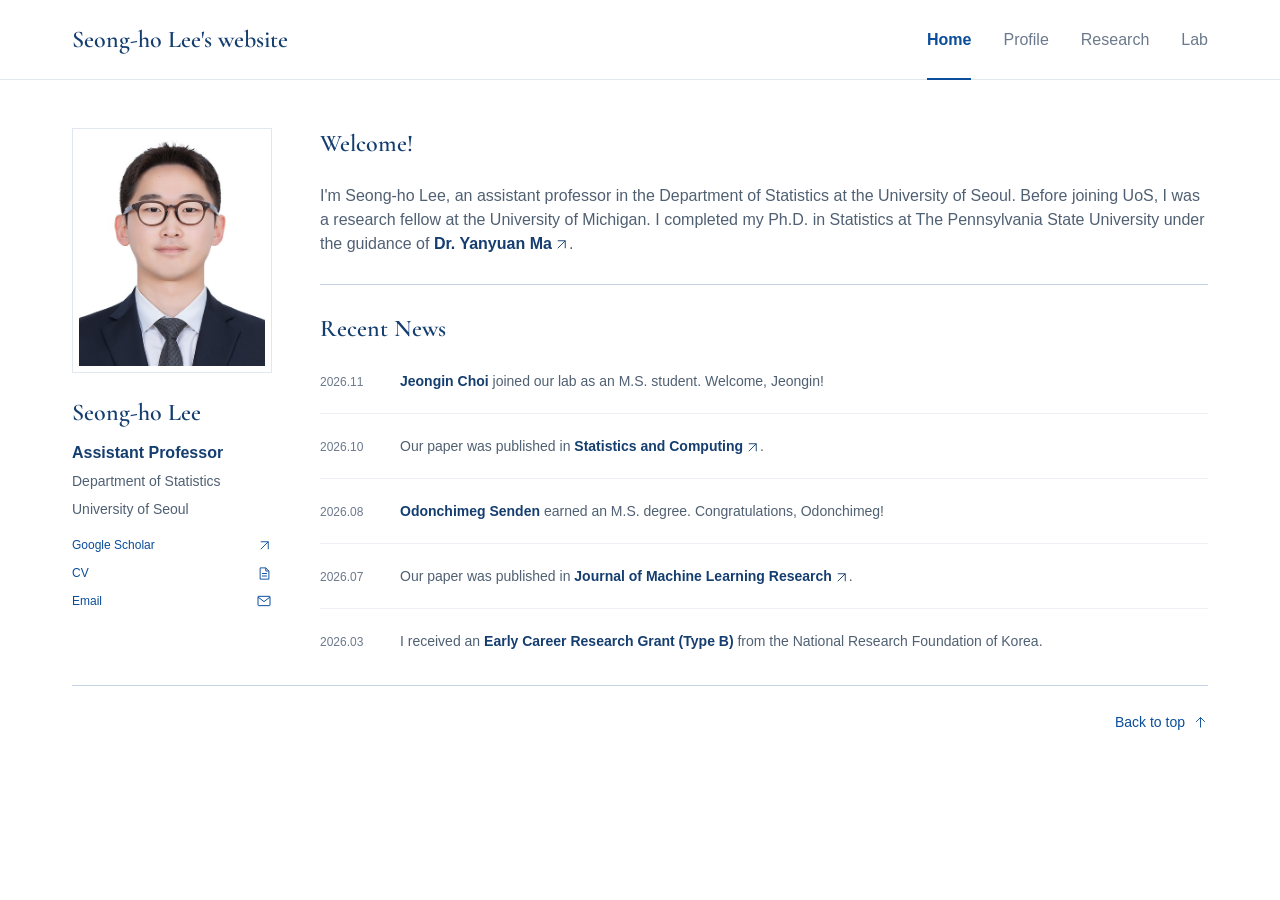
==== commit 39a19a9b: "Deploy the Welcome message line height change Source: 3e5309ddc4f22d7dab5ae0bf69dbd5f0d516c3eb" ====
--- a/index.html
+++ b/index.html
@@ -1,2 +1,2 @@
-<!DOCTYPE html><html lang="en"><head><meta charSet="utf-8"/><meta name="viewport" content="width=device-width, initial-scale=1"/><link rel="stylesheet" href="/_next/static/css/index.gOSU1OZ0.css" data-rsc-css-href="/_next/static/css/index.gOSU1OZ0.css" data-precedence="vite-rsc/importer-resources"/><link rel="modulepreload" fetchPriority="low" href="/_next/static/chunks/index-qBRHFIkP.js"/><script src="/_next/static/chunks/rolldown-runtime-C60lm6uB.js" type="module" async=""></script><script src="/_next/static/chunks/framework-D_rUT4EX.js" type="module" async=""></script><link rel="modulepreload" href="/_next/static/chunks/layout-segment-context-3WZrLfk0.js" crossorigin=""/><link rel="modulepreload" href="/_next/static/chunks/email-link-DO1RsDJP.js" crossorigin=""/><title>Seong-ho Lee | Home</title><meta name="description" content="Seong-ho Lee, Assistant Professor, Department of Statistics, University of Seoul."/><link rel="shortcut icon" href="/favicon.svg?v=sigma"/><link rel="icon" href="/favicon.svg?v=sigma"/><script>Object.assign(((self[Symbol.for("vinext.navigationRuntime")]??={bootstrap:{routeManifest:null},functions:{}}).bootstrap.rsc??={rsc:[]}),{params:{},nav:{"pathname":"/","searchParams":[]}})</script><link rel="modulepreload" href="/_next/static/chunks/index-qBRHFIkP.js" />
-</head><body class="antialiased"><a class="skip-link" href="#main">Skip to main content</a><header class="site-header" id="top"><div class="header-inner"><a class="wordmark" href="/">Seong-ho Lee&#x27;s website</a><nav aria-label="Main navigation"><a href="/" class="active" aria-current="page">Home</a><a href="/biography" class="">Profile</a><a href="/research" class="">Research</a><a href="/lab" class="">Lab</a></nav></div></header><div class="site-layout"><aside class="profile" aria-label="Seong-ho Lee&#x27;s profile"><div class="portrait-frame"><img class="portrait" src="/images/seongho-lee.jpg" width="198" height="246" alt="Seong-ho Lee" fetchPriority="high"/></div><div class="profile-information"><h2 class="profile-name">Seong-ho Lee</h2><p class="profile-role">Assistant Professor</p><p class="profile-affiliation">Department of Statistics</p><p class="profile-affiliation">University of Seoul</p><div class="profile-links"><a href="http://scholar.google.co.kr/citations?hl=en&amp;user=Eq__vRcAAAAJ&amp;view_op=list_works&amp;sortby=pubdate" target="_blank" rel="noopener noreferrer"><span class="profile-link-label">Google Scholar</span><svg width="15" height="15" viewBox="0 0 24 24" fill="none" stroke="currentColor" stroke-width="1.5" aria-hidden="true"><path d="M6 18 18 6M6 6h12v12"></path></svg></a><a href="/cv" target="_blank" rel="noopener noreferrer" aria-label="CV (opens in a new tab)"><span class="profile-link-label">CV</span><svg width="15" height="15" viewBox="0 0 24 24" fill="none" stroke="currentColor" stroke-width="1.5" aria-hidden="true"><path d="M14 3H5v18h14V8zM14 3v5h5M8 12h8M8 16h8"></path></svg></a><button type="button" class="email-link" title="Open your email app"><span class="profile-link-label">Email</span><svg width="16" height="16" viewBox="0 0 24 24" fill="none" stroke="currentColor" stroke-width="1.5" aria-hidden="true"><rect x="3" y="5" width="18" height="14" rx="1"></rect><path d="m3 6 9 7 9-7"></path></svg></button></div></div></aside><main id="main" class="page-content page-home"><header class="page-heading welcome-heading"><h1>Welcome!</h1><p class="intro">I&#x27;m Seong-ho Lee, an assistant professor in the Department of Statistics at the University of Seoul. Before joining UoS, I was a research fellow at the University of Michigan. I completed my Ph.D. in Statistics at The Pennsylvania State University under the guidance of <a href="http://sites.psu.edu/yanyuanma/" target="_blank" rel="noopener noreferrer">Dr. Yanyuan Ma<!-- --> <svg width="15" height="15" viewBox="0 0 24 24" fill="none" stroke="currentColor" stroke-width="1.5" aria-hidden="true"><path d="M6 18 18 6M6 6h12v12"></path></svg></a>.</p></header><section class="content-section" id="recent-news" aria-labelledby="recent-news-title"><h2 id="recent-news-title">Recent News</h2><div class="records"><ul class="news-list" role="list"><li class="record-row"><time class="record-date" dateTime="2026-11">2026.11</time><div class="record-body"><p><strong>Jeongin Choi</strong> joined our lab as an M.S. student. Welcome, Jeongin!</p></div></li><li class="record-row"><time class="record-date" dateTime="2026-10">2026.10</time><div class="record-body"><p>Our paper was published in <cite><a href="https://link.springer.com/article/10.1007/s11222-026-11026-0" target="_blank" rel="noopener noreferrer">Statistics and Computing<!-- --> <svg width="15" height="15" viewBox="0 0 24 24" fill="none" stroke="currentColor" stroke-width="1.5" aria-hidden="true"><path d="M6 18 18 6M6 6h12v12"></path></svg></a></cite>.</p></div></li><li class="record-row"><time class="record-date" dateTime="2026-08">2026.08</time><div class="record-body"><p><strong>Odonchimeg Senden</strong> earned an M.S. degree. Congratulations, Odonchimeg!</p></div></li><li class="record-row"><time class="record-date" dateTime="2026-07">2026.07</time><div class="record-body"><p>Our paper was published in <cite><a href="https://www.jmlr.org/papers/v27/25-2717.html" target="_blank" rel="noopener noreferrer">Journal of Machine Learning Research<!-- --> <svg width="15" height="15" viewBox="0 0 24 24" fill="none" stroke="currentColor" stroke-width="1.5" aria-hidden="true"><path d="M6 18 18 6M6 6h12v12"></path></svg></a></cite>.</p></div></li><li class="record-row"><time class="record-date" dateTime="2026-03">2026.03</time><div class="record-body"><p>I received an <strong>Early Career Research Grant (Type B)</strong> from the National Research Foundation of Korea.</p></div></li></ul></div></section></main></div><footer class="site-footer"><a href="#top" aria-label="Back to top"><span>Back to top</span><svg width="15" height="15" viewBox="0 0 24 24" fill="none" stroke="currentColor" stroke-width="1.5" aria-hidden="true"><path d="M12 20V4m-7 7 7-7 7 7"></path></svg></a></footer><script type="module" src="/_next/static/chunks/index-qBRHFIkP.js" id="_R_" async=""></script><script>((self[Symbol.for("vinext.navigationRuntime")]??={bootstrap:{routeManifest:null},functions:{}}).bootstrap.rsc??={rsc:[]}).rsc.push("0:{\"page:/\":\"$L1\",\"layout:/\":\"$L2\",\"route:/\":\"$L3\",\"__route\":\"route:/\",\"__interceptionContext\":null,\"__layoutIds\":[\"layout:/\"],\"__rootLayout\":\"/\",\"__bfcacheSegmentIdentities\":{\"layout:/\":\"[\\\"layout\\\",\\\"layout:/\\\",\\\"root-boundary:/\\\",\\\"\\\"]\",\"page:/\":\"[\\\"page\\\",\\\"page:/\\\",\\\"root-boundary:/\\\",\\\"\\\"]\"},\"__srcPage\":[\"page\"],\"__layoutFlags\":{\"layout:/\":\"s\"},\"__artifactCompatibility\":{\"schemaVersion\":1,\"graphVersion\":\"app-route-graph:1177fd80f83fa7b0\",\"deploymentVersion\":\"1db6d35c-f190-4d32-b1c1-55233f391269\",\"appElementsSchemaVersion\":1,\"rscPayloadSchemaVersion\":1,\"rootBoundaryId\":\"/\",\"renderEpoch\":null}}\n")</script><script>((self[Symbol.for("vinext.navigationRuntime")]??={bootstrap:{routeManifest:null},functions:{}}).bootstrap.rsc??={rsc:[]}).rsc.push("4:I[\"ef7b7d49b2c7\",[],\"Children\",1]\n")</script><script>((self[Symbol.for("vinext.navigationRuntime")]??={bootstrap:{routeManifest:null},functions:{}}).bootstrap.rsc??={rsc:[]}).rsc.push("5:I[\"a54e148db4d5\",[],\"GlobalErrorBoundary\",1]\n")</script><script>((self[Symbol.for("vinext.navigationRuntime")]??={bootstrap:{routeManifest:null},functions:{}}).bootstrap.rsc??={rsc:[]}).rsc.push("6:I[\"fa3f34eb82d2\",[],\"default\",1]\n")</script><script>((self[Symbol.for("vinext.navigationRuntime")]??={bootstrap:{routeManifest:null},functions:{}}).bootstrap.rsc??={rsc:[]}).rsc.push("7:I[\"a54e148db4d5\",[],\"ErrorBoundary\",1]\n")</script><script>((self[Symbol.for("vinext.navigationRuntime")]??={bootstrap:{routeManifest:null},functions:{}}).bootstrap.rsc??={rsc:[]}).rsc.push("8:I[\"aa7f0c7bab4d\",[],\"LayoutSegmentProvider\",1]\n")</script><script>((self[Symbol.for("vinext.navigationRuntime")]??={bootstrap:{routeManifest:null},functions:{}}).bootstrap.rsc??={rsc:[]}).rsc.push("9:I[\"ef7b7d49b2c7\",[],\"Slot\",1]\n")</script><script>((self[Symbol.for("vinext.navigationRuntime")]??={bootstrap:{routeManifest:null},functions:{}}).bootstrap.rsc??={rsc:[]}).rsc.push("a:I[\"a54e148db4d5\",[],\"NotFoundBoundary\",1]\n")</script><script>((self[Symbol.for("vinext.navigationRuntime")]??={bootstrap:{routeManifest:null},functions:{}}).bootstrap.rsc??={rsc:[]}).rsc.push("b:I[\"5ac0c34bf6a1\",[],\"AppRouterScrollTarget\",1]\n")</script><script>((self[Symbol.for("vinext.navigationRuntime")]??={bootstrap:{routeManifest:null},functions:{}}).bootstrap.rsc??={rsc:[]}).rsc.push("c:I[\"a54e148db4d5\",[],\"RedirectBoundary\",1]\n")</script><script>((self[Symbol.for("vinext.navigationRuntime")]??={bootstrap:{routeManifest:null},functions:{}}).bootstrap.rsc??={rsc:[]}).rsc.push(":HL[\"/_next/static/css/index.gOSU1OZ0.css\",\"style\"     ]\n")</script><script>((self[Symbol.for("vinext.navigationRuntime")]??={bootstrap:{routeManifest:null},functions:{}}).bootstrap.rsc??={rsc:[]}).rsc.push("2:[[[\"$\",\"link\",\"css:/_next/static/css/index.gOSU1OZ0.css\",{\"rel\":\"stylesheet\",\"precedence\":\"vite-rsc/importer-resources\",\"href\":\"/_next/static/css/index.gOSU1OZ0.css\",\"data-rsc-css-href\":\"/_next/static/css/index.gOSU1OZ0.css\"}],\"$undefined\"],[\"$\",\"html\",null,{\"lang\":\"en\",\"children\":[\"$\",\"body\",null,{\"className\":\"antialiased\",\"children\":[\"$\",\"$L4\",null,{}]}]}]]\n")</script><script>((self[Symbol.for("vinext.navigationRuntime")]??={bootstrap:{routeManifest:null},functions:{}}).bootstrap.rsc??={rsc:[]}).rsc.push("3:[[[\"$\",\"meta\",null,{\"charSet\":\"utf-8\"}],[[\"$\",\"title\",\"0\",{\"children\":\"Seong-ho Lee | Home\"}],[\"$\",\"meta\",\"1\",{\"name\":\"description\",\"content\":\"Seong-ho Lee, Assistant Professor, Department of Statistics, University of Seoul.\"}],[\"$\",\"link\",\"2\",{\"data-vinext-streamed-icon\":\"$undefined\",\"rel\":\"shortcut icon\",\"href\":\"/favicon.svg?v=sigma\",\"type\":\"$undefined\",\"sizes\":\"$undefined\",\"color\":\"$undefined\",\"media\":\"$undefined\",\"fetchPriority\":\"$undefined\"}],[\"$\",\"link\",\"3\",{\"data-vinext-streamed-icon\":\"$undefined\",\"rel\":\"icon\",\"href\":\"/favicon.svg?v=sigma\",\"type\":\"$undefined\",\"sizes\":\"$undefined\",\"color\":\"$undefined\",\"media\":\"$undefined\",\"fetchPriority\":\"$undefined\"}]],[[\"$\",\"meta\",\"0\",{\"name\":\"viewport\",\"content\":\"width=device-width, initial-scale=1\"}]]],[\"$\",\"$L5\",null,{\"fallback\":\"$6\",\"children\":[\"$\",\"$L7\",null,{\"fallback\":\"$6\",\"children\":[\"$\",\"$L8\",null,{\"providerId\":\"layout:/\",\"segmentMap\":{\"children\":[]},\"children\":[\"$\",\"$L9\",null,{\"id\":\"layout:/\",\"parallelSlots\":\"$undefined\",\"children\":[\"$\",\"$La\",null,{\"resetKey\":\"\",\"fallback\":[[\"$\",\"title\",null,{\"children\":\"404: This page could not be found.\"}],[\"$\",\"div\",null,{\"style\":{\"fontFamily\":\"system-ui,\\\"Segoe UI\\\",Roboto,Helvetica,Arial,sans-serif,\\\"Apple Color Emoji\\\",\\\"Segoe UI Emoji\\\"\",\"height\":\"100vh\",\"textAlign\":\"center\",\"display\":\"flex\",\"flexDirection\":\"column\",\"alignItems\":\"center\",\"justifyContent\":\"center\"},\"children\":[\"$\",\"div\",null,{\"children\":[[\"$\",\"style\",null,{\"dangerouslySetInnerHTML\":{\"__html\":\"body{color:#000;background:#fff;margin:0}.next-error-h1{border-right:1px solid rgba(0,0,0,.3)}@media (prefers-color-scheme:dark){body{color:#fff;background:#000}.next-error-h1{border-right:1px solid rgba(255,255,255,.3)}}\"}}],[\"$\",\"h1\",null,{\"className\":\"next-error-h1\",\"style\":{\"display\":\"inline-block\",\"margin\":\"0 20px 0 0\",\"padding\":\"0 23px 0 0\",\"fontSize\":24,\"fontWeight\":500,\"verticalAlign\":\"top\",\"lineHeight\":\"49px\"},\"children\":404}],[\"$\",\"div\",null,{\"style\":{\"display\":\"inline-block\"},\"children\":[\"$\",\"h2\",null,{\"style\":{\"fontSize\":14,\"fontWeight\":400,\"lineHeight\":\"49px\",\"margin\":0},\"children\":\"This page could not be found.\"}]}]]}]}]],\"children\":[\"$\",\"$Lb\",null,{\"children\":[\"$\",\"$Lc\",null,{\"children\":[[\"$\",\"$L8\",null,{\"providerId\":\"page:/\",\"segmentMap\":{\"children\":[\"__PAGE__\"]},\"children\":[\"$\",\"$L9\",null,{\"id\":\"page:/\"}]}],null]}]}]}]}]}]}]}],null,null]\n")</script><script>((self[Symbol.for("vinext.navigationRuntime")]??={bootstrap:{routeManifest:null},functions:{}}).bootstrap.rsc??={rsc:[]}).rsc.push("d:I[\"89899c78f2d0\",[],\"default\",1]\n")</script><script>((self[Symbol.for("vinext.navigationRuntime")]??={bootstrap:{routeManifest:null},functions:{}}).bootstrap.rsc??={rsc:[]}).rsc.push(":HL[\"/images/seongho-lee.jpg\",\"image\",{\"fetchPriority\":\"high\"}]\n")</script><script>((self[Symbol.for("vinext.navigationRuntime")]??={bootstrap:{routeManifest:null},functions:{}}).bootstrap.rsc??={rsc:[]}).rsc.push("1:[[\"$\",\"a\",null,{\"className\":\"skip-link\",\"href\":\"#main\",\"children\":\"Skip to main content\"}],[\"$\",\"header\",null,{\"className\":\"site-header\",\"id\":\"top\",\"children\":[\"$\",\"div\",null,{\"className\":\"header-inner\",\"children\":[[\"$\",\"a\",null,{\"className\":\"wordmark\",\"href\":\"/\",\"children\":\"Seong-ho Lee's website\"}],[\"$\",\"nav\",null,{\"aria-label\":\"Main navigation\",\"children\":[[\"$\",\"a\",\"home\",{\"href\":\"/\",\"className\":\"active\",\"aria-current\":\"page\",\"children\":\"Home\"}],[\"$\",\"a\",\"biography\",{\"href\":\"/biography\",\"className\":\"\",\"aria-current\":\"$undefined\",\"children\":\"Profile\"}],[\"$\",\"a\",\"research\",{\"href\":\"/research\",\"className\":\"\",\"aria-current\":\"$undefined\",\"children\":\"Research\"}],[\"$\",\"a\",\"lab\",{\"href\":\"/lab\",\"className\":\"\",\"aria-current\":\"$undefined\",\"children\":\"Lab\"}]]}]]}]}],[\"$\",\"div\",null,{\"className\":\"site-layout\",\"children\":[[\"$\",\"aside\",null,{\"className\":\"profile\",\"aria-label\":\"Seong-ho Lee's profile\",\"children\":[[\"$\",\"div\",null,{\"className\":\"portrait-frame\",\"children\":[\"$\",\"img\",null,{\"className\":\"portrait\",\"src\":\"/images/seongho-lee.jpg\",\"width\":\"198\",\"height\":\"246\",\"alt\":\"Seong-ho Lee\",\"fetchPriority\":\"high\"}]}],[\"$\",\"div\",null,{\"className\":\"profile-information\",\"children\":[[\"$\",\"h2\",null,{\"className\":\"profile-name\",\"children\":\"Seong-ho Lee\"}],[\"$\",\"p\",null,{\"className\":\"profile-role\",\"children\":\"Assistant Professor\"}],[\"$\",\"p\",null,{\"className\":\"profile-affiliation\",\"children\":\"Department of Statistics\"}],[\"$\",\"p\",null,{\"className\":\"profile-affiliation\",\"children\":\"University of Seoul\"}],[\"$\",\"div\",null,{\"className\":\"profile-links\",\"children\":[[\"$\",\"a\",null,{\"href\":\"http://scholar.google.co.kr/citations?hl=en\u0026user=Eq__vRcAAAAJ\u0026view_op=list_works\u0026sortby=pubdate\",\"target\":\"_blank\",\"rel\":\"noopener noreferrer\",\"children\":[[\"$\",\"span\",null,{\"className\":\"profile-link-label\",\"children\":\"Google Scholar\"}],[\"$\",\"svg\",null,{\"width\":\"15\",\"height\":\"15\",\"viewBox\":\"0 0 24 24\",\"fill\":\"none\",\"stroke\":\"currentColor\",\"strokeWidth\":\"1.5\",\"aria-hidden\":\"true\",\"children\":[\"$\",\"path\",null,{\"d\":\"M6 18 18 6M6 6h12v12\"}]}]]}],[\"$\",\"a\",null,{\"href\":\"/cv\",\"target\":\"_blank\",\"rel\":\"noopener noreferrer\",\"aria-label\":\"CV (opens in a new tab)\",\"children\":[[\"$\",\"span\",null,{\"className\":\"profile-link-label\",\"children\":\"CV\"}],[\"$\",\"svg\",null,{\"width\":\"15\",\"height\":\"15\",\"viewBox\":\"0 0 24 24\",\"fill\":\"none\",\"stroke\":\"currentColor\",\"strokeWidth\":\"1.5\",\"aria-hidden\":\"true\",\"children\":[\"$\",\"path\",null,{\"d\":\"M14 3H5v18h14V8zM14 3v5h5M8 12h8M8 16h8\"}]}]]}],[\"$\",\"$Ld\",null,{}]]}]]}]]}],[\"$\",\"main\",null,{\"id\":\"main\",\"className\":\"page-content page-home\",\"children\":[[\"$\",\"header\",null,{\"className\":\"page-heading welcome-heading\",\"children\":[[\"$\",\"h1\",null,{\"children\":\"Welcome!\"}],[\"$\",\"p\",null,{\"className\":\"intro\",\"children\":[\"I'm Seong-ho Lee, an assistant professor in the Department of Statistics at the University of Seoul. Before joining UoS, I was a research fellow at the University of Michigan. I completed my Ph.D. in Statistics at The Pennsylvania State University under the guidance of \",[\"$\",\"a\",null,{\"href\":\"http://sites.psu.edu/yanyuanma/\",\"target\":\"_blank\",\"rel\":\"noopener noreferrer\",\"children\":[\"Dr. Yanyuan Ma\",\" \",[\"$\",\"svg\",null,{\"width\":\"15\",\"height\":\"15\",\"viewBox\":\"0 0 24 24\",\"fill\":\"none\",\"stroke\":\"currentColor\",\"strokeWidth\":\"1.5\",\"aria-hidden\":\"true\",\"children\":[\"$\",\"path\",null,{\"d\":\"M6 18 18 6M6 6h12v12\"}]}]]}],\".\"]}]]}],[\"$\",\"section\",null,{\"className\":\"content-section\",\"id\":\"recent-news\",\"aria-labelledby\":\"recent-news-title\",\"children\":[[\"$\",\"h2\",null,{\"id\":\"recent-news-title\",\"children\":\"Recent News\"}],[\"$\",\"div\",null,{\"className\":\"records\",\"children\":[\"$\",\"ul\",null,{\"className\":\"news-list\",\"role\":\"list\",\"children\":[[\"$\",\"li\",\"2026-11\",{\"className\":\"record-row\",\"children\":[[\"$\",\"time\",null,{\"className\":\"record-date\",\"dateTime\":\"2026-11\",\"children\":\"2026.11\"}],[\"$\",\"div\",null,{\"className\":\"record-body\",\"children\":[\"$\",\"p\",null,{\"children\":[[\"$\",\"strong\",null,{\"children\":\"Jeongin Choi\"}],\" joined our lab as an M.S. student. Welcome, Jeongin!\"]}]}]]}],[\"$\",\"li\",\"2026-10\",{\"className\":\"record-row\",\"children\":[[\"$\",\"time\",null,{\"className\":\"record-date\",\"dateTime\":\"2026-10\",\"children\":\"2026.10\"}],[\"$\",\"div\",null,{\"className\":\"record-body\",\"children\":[\"$\",\"p\",null,{\"children\":[\"Our paper was published in \",[\"$\",\"cite\",null,{\"children\":[\"$\",\"a\",null,{\"href\":\"https://link.springer.com/article/10.1007/s11222-026-11026-0\",\"target\":\"_blank\",\"rel\":\"noopener noreferrer\",\"children\":[\"Statistics and Computing\",\" \",[\"$\",\"svg\",null,{\"width\":\"15\",\"height\":\"15\",\"viewBox\":\"0 0 24 24\",\"fill\":\"none\",\"stroke\":\"currentColor\",\"strokeWidth\":\"1.5\",\"aria-hidden\":\"true\",\"children\":[\"$\",\"path\",null,{\"d\":\"M6 18 18 6M6 6h12v12\"}]}]]}]}],\".\"]}]}]]}],\"$Le\",\"$Lf\",\"$L10\"]}]}]]}]]}]]}],\"$L11\"]\n")</script><script>((self[Symbol.for("vinext.navigationRuntime")]??={bootstrap:{routeManifest:null},functions:{}}).bootstrap.rsc??={rsc:[]}).rsc.push("e:[\"$\",\"li\",\"2026-08\",{\"className\":\"record-row\",\"children\":[[\"$\",\"time\",null,{\"className\":\"record-date\",\"dateTime\":\"2026-08\",\"children\":\"2026.08\"}],[\"$\",\"div\",null,{\"className\":\"record-body\",\"children\":[\"$\",\"p\",null,{\"children\":[[\"$\",\"strong\",null,{\"children\":\"Odonchimeg Senden\"}],\" earned an M.S. degree. Congratulations, Odonchimeg!\"]}]}]]}]\n")</script><script>((self[Symbol.for("vinext.navigationRuntime")]??={bootstrap:{routeManifest:null},functions:{}}).bootstrap.rsc??={rsc:[]}).rsc.push("f:[\"$\",\"li\",\"2026-07\",{\"className\":\"record-row\",\"children\":[[\"$\",\"time\",null,{\"className\":\"record-date\",\"dateTime\":\"2026-07\",\"children\":\"2026.07\"}],[\"$\",\"div\",null,{\"className\":\"record-body\",\"children\":[\"$\",\"p\",null,{\"children\":[\"Our paper was published in \",[\"$\",\"cite\",null,{\"children\":[\"$\",\"a\",null,{\"href\":\"https://www.jmlr.org/papers/v27/25-2717.html\",\"target\":\"_blank\",\"rel\":\"noopener noreferrer\",\"children\":[\"Journal of Machine Learning Research\",\" \",[\"$\",\"svg\",null,{\"width\":\"15\",\"height\":\"15\",\"viewBox\":\"0 0 24 24\",\"fill\":\"none\",\"stroke\":\"currentColor\",\"strokeWidth\":\"1.5\",\"aria-hidden\":\"true\",\"children\":[\"$\",\"path\",null,{\"d\":\"M6 18 18 6M6 6h12v12\"}]}]]}]}],\".\"]}]}]]}]\n")</script><script>((self[Symbol.for("vinext.navigationRuntime")]??={bootstrap:{routeManifest:null},functions:{}}).bootstrap.rsc??={rsc:[]}).rsc.push("10:[\"$\",\"li\",\"2026-03\",{\"className\":\"record-row\",\"children\":[[\"$\",\"time\",null,{\"className\":\"record-date\",\"dateTime\":\"2026-03\",\"children\":\"2026.03\"}],[\"$\",\"div\",null,{\"className\":\"record-body\",\"children\":[\"$\",\"p\",null,{\"children\":[\"I received an \",[\"$\",\"strong\",null,{\"children\":\"Early Career Research Grant (Type B)\"}],\" from the National Research Foundation of Korea.\"]}]}]]}]\n")</script><script>((self[Symbol.for("vinext.navigationRuntime")]??={bootstrap:{routeManifest:null},functions:{}}).bootstrap.rsc??={rsc:[]}).rsc.push("11:[\"$\",\"footer\",null,{\"className\":\"site-footer\",\"children\":[\"$\",\"a\",null,{\"href\":\"#top\",\"aria-label\":\"Back to top\",\"children\":[[\"$\",\"span\",null,{\"children\":\"Back to top\"}],[\"$\",\"svg\",null,{\"width\":\"15\",\"height\":\"15\",\"viewBox\":\"0 0 24 24\",\"fill\":\"none\",\"stroke\":\"currentColor\",\"strokeWidth\":\"1.5\",\"aria-hidden\":\"true\",\"children\":[\"$\",\"path\",null,{\"d\":\"M12 20V4m-7 7 7-7 7 7\"}]}]]}]}]\n")</script><script>Object.assign(((self[Symbol.for("vinext.navigationRuntime")]??={bootstrap:{routeManifest:null},functions:{}}).bootstrap.rsc??={rsc:[]}),{"initialCacheKind":"static"});((self[Symbol.for("vinext.navigationRuntime")]??={bootstrap:{routeManifest:null},functions:{}}).bootstrap.rsc??={rsc:[]}).done=true</script></body></html>+<!DOCTYPE html><html lang="en"><head><meta charSet="utf-8"/><meta name="viewport" content="width=device-width, initial-scale=1"/><link rel="stylesheet" href="/_next/static/css/index.CX2bxQ9g.css" data-rsc-css-href="/_next/static/css/index.CX2bxQ9g.css" data-precedence="vite-rsc/importer-resources"/><link rel="modulepreload" fetchPriority="low" href="/_next/static/chunks/index-B71Ub1Iu.js"/><script src="/_next/static/chunks/rolldown-runtime-C60lm6uB.js" type="module" async=""></script><script src="/_next/static/chunks/framework-D_rUT4EX.js" type="module" async=""></script><link rel="modulepreload" href="/_next/static/chunks/layout-segment-context-BqgpjwaN.js" crossorigin=""/><link rel="modulepreload" href="/_next/static/chunks/email-link-DO1RsDJP.js" crossorigin=""/><title>Seong-ho Lee | Home</title><meta name="description" content="Seong-ho Lee, Assistant Professor, Department of Statistics, University of Seoul."/><link rel="shortcut icon" href="/favicon.svg?v=sigma"/><link rel="icon" href="/favicon.svg?v=sigma"/><script>Object.assign(((self[Symbol.for("vinext.navigationRuntime")]??={bootstrap:{routeManifest:null},functions:{}}).bootstrap.rsc??={rsc:[]}),{params:{},nav:{"pathname":"/","searchParams":[]}})</script><link rel="modulepreload" href="/_next/static/chunks/index-B71Ub1Iu.js" />
+</head><body class="antialiased"><a class="skip-link" href="#main">Skip to main content</a><header class="site-header" id="top"><div class="header-inner"><a class="wordmark" href="/">Seong-ho Lee&#x27;s website</a><nav aria-label="Main navigation"><a href="/" class="active" aria-current="page">Home</a><a href="/profile" class="">Profile</a><a href="/research" class="">Research</a><a href="/lab" class="">Lab</a></nav></div></header><div class="site-layout"><aside class="profile" aria-label="Seong-ho Lee&#x27;s profile"><div class="portrait-frame"><img class="portrait" src="/images/seongho-lee.jpg" width="198" height="246" alt="Seong-ho Lee" fetchPriority="high"/></div><div class="profile-information"><h2 class="profile-name">Seong-ho Lee</h2><p class="profile-role">Assistant Professor</p><p class="profile-affiliation">Department of Statistics</p><p class="profile-affiliation">University of Seoul</p><div class="profile-links"><a href="http://scholar.google.co.kr/citations?hl=en&amp;user=Eq__vRcAAAAJ&amp;view_op=list_works&amp;sortby=pubdate" target="_blank" rel="noopener noreferrer"><span class="profile-link-label">Google Scholar</span><svg width="15" height="15" viewBox="0 0 24 24" fill="none" stroke="currentColor" stroke-width="1.5" aria-hidden="true"><path d="M6 18 18 6M6 6h12v12"></path></svg></a><a href="/cv" target="_blank" rel="noopener noreferrer" aria-label="CV (opens in a new tab)"><span class="profile-link-label">CV</span><svg width="15" height="15" viewBox="0 0 24 24" fill="none" stroke="currentColor" stroke-width="1.5" aria-hidden="true"><path d="M14 3H5v18h14V8zM14 3v5h5M8 12h8M8 16h8"></path></svg></a><button type="button" class="email-link" title="Open your email app"><span class="profile-link-label">Email</span><svg width="16" height="16" viewBox="0 0 24 24" fill="none" stroke="currentColor" stroke-width="1.5" aria-hidden="true"><rect x="3" y="5" width="18" height="14" rx="1"></rect><path d="m3 6 9 7 9-7"></path></svg></button></div></div></aside><main id="main" class="page-content page-home"><header class="page-heading welcome-heading"><h1>Welcome!</h1><p class="intro">I&#x27;m Seong-ho Lee, an assistant professor in the Department of Statistics at the University of Seoul. Before joining UoS, I was a research fellow at the University of Michigan. I completed my Ph.D. in Statistics at The Pennsylvania State University under the guidance of <a href="http://sites.psu.edu/yanyuanma/" target="_blank" rel="noopener noreferrer">Dr. Yanyuan Ma<!-- --> <svg width="15" height="15" viewBox="0 0 24 24" fill="none" stroke="currentColor" stroke-width="1.5" aria-hidden="true"><path d="M6 18 18 6M6 6h12v12"></path></svg></a>.</p></header><section class="content-section" id="recent-news" aria-labelledby="recent-news-title"><h2 id="recent-news-title">Recent News</h2><div class="records"><ul class="news-list" role="list"><li class="record-row"><time class="record-date" dateTime="2026-11">2026.11</time><div class="record-body"><p><strong>Jeongin Choi</strong> joined our lab as an M.S. student. Welcome, Jeongin!</p></div></li><li class="record-row"><time class="record-date" dateTime="2026-10">2026.10</time><div class="record-body"><p>Our paper was published in <cite><a href="https://link.springer.com/article/10.1007/s11222-026-11026-0" target="_blank" rel="noopener noreferrer">Statistics and Computing<!-- --> <svg width="15" height="15" viewBox="0 0 24 24" fill="none" stroke="currentColor" stroke-width="1.5" aria-hidden="true"><path d="M6 18 18 6M6 6h12v12"></path></svg></a></cite>.</p></div></li><li class="record-row"><time class="record-date" dateTime="2026-08">2026.08</time><div class="record-body"><p><strong>Odonchimeg Senden</strong> earned an M.S. degree. Congratulations, Odonchimeg!</p></div></li><li class="record-row"><time class="record-date" dateTime="2026-07">2026.07</time><div class="record-body"><p>Our paper was published in <cite><a href="https://www.jmlr.org/papers/v27/25-2717.html" target="_blank" rel="noopener noreferrer">Journal of Machine Learning Research<!-- --> <svg width="15" height="15" viewBox="0 0 24 24" fill="none" stroke="currentColor" stroke-width="1.5" aria-hidden="true"><path d="M6 18 18 6M6 6h12v12"></path></svg></a></cite>.</p></div></li><li class="record-row"><time class="record-date" dateTime="2026-03">2026.03</time><div class="record-body"><p>I received an <strong>Early Career Research Grant (Type B)</strong> from the National Research Foundation of Korea.</p></div></li></ul></div></section></main></div><footer class="site-footer"><a href="#top" aria-label="Back to top"><span>Back to top</span><svg width="15" height="15" viewBox="0 0 24 24" fill="none" stroke="currentColor" stroke-width="1.5" aria-hidden="true"><path d="M12 20V4m-7 7 7-7 7 7"></path></svg></a></footer><script type="module" src="/_next/static/chunks/index-B71Ub1Iu.js" id="_R_" async=""></script><script>((self[Symbol.for("vinext.navigationRuntime")]??={bootstrap:{routeManifest:null},functions:{}}).bootstrap.rsc??={rsc:[]}).rsc.push("0:{\"page:/\":\"$L1\",\"layout:/\":\"$L2\",\"route:/\":\"$L3\",\"__route\":\"route:/\",\"__interceptionContext\":null,\"__layoutIds\":[\"layout:/\"],\"__rootLayout\":\"/\",\"__bfcacheSegmentIdentities\":{\"layout:/\":\"[\\\"layout\\\",\\\"layout:/\\\",\\\"root-boundary:/\\\",\\\"\\\"]\",\"page:/\":\"[\\\"page\\\",\\\"page:/\\\",\\\"root-boundary:/\\\",\\\"\\\"]\"},\"__srcPage\":[\"page\"],\"__layoutFlags\":{\"layout:/\":\"s\"},\"__artifactCompatibility\":{\"schemaVersion\":1,\"graphVersion\":\"app-route-graph:1177fd80f83fa7b0\",\"deploymentVersion\":\"4502cd25-0aa7-4bda-9283-b34faa127ed6\",\"appElementsSchemaVersion\":1,\"rscPayloadSchemaVersion\":1,\"rootBoundaryId\":\"/\",\"renderEpoch\":null}}\n")</script><script>((self[Symbol.for("vinext.navigationRuntime")]??={bootstrap:{routeManifest:null},functions:{}}).bootstrap.rsc??={rsc:[]}).rsc.push("4:I[\"ef7b7d49b2c7\",[],\"Children\",1]\n")</script><script>((self[Symbol.for("vinext.navigationRuntime")]??={bootstrap:{routeManifest:null},functions:{}}).bootstrap.rsc??={rsc:[]}).rsc.push("5:I[\"a54e148db4d5\",[],\"GlobalErrorBoundary\",1]\n")</script><script>((self[Symbol.for("vinext.navigationRuntime")]??={bootstrap:{routeManifest:null},functions:{}}).bootstrap.rsc??={rsc:[]}).rsc.push("6:I[\"fa3f34eb82d2\",[],\"default\",1]\n")</script><script>((self[Symbol.for("vinext.navigationRuntime")]??={bootstrap:{routeManifest:null},functions:{}}).bootstrap.rsc??={rsc:[]}).rsc.push("7:I[\"a54e148db4d5\",[],\"ErrorBoundary\",1]\n")</script><script>((self[Symbol.for("vinext.navigationRuntime")]??={bootstrap:{routeManifest:null},functions:{}}).bootstrap.rsc??={rsc:[]}).rsc.push("8:I[\"aa7f0c7bab4d\",[],\"LayoutSegmentProvider\",1]\n")</script><script>((self[Symbol.for("vinext.navigationRuntime")]??={bootstrap:{routeManifest:null},functions:{}}).bootstrap.rsc??={rsc:[]}).rsc.push("9:I[\"ef7b7d49b2c7\",[],\"Slot\",1]\n")</script><script>((self[Symbol.for("vinext.navigationRuntime")]??={bootstrap:{routeManifest:null},functions:{}}).bootstrap.rsc??={rsc:[]}).rsc.push("a:I[\"a54e148db4d5\",[],\"NotFoundBoundary\",1]\n")</script><script>((self[Symbol.for("vinext.navigationRuntime")]??={bootstrap:{routeManifest:null},functions:{}}).bootstrap.rsc??={rsc:[]}).rsc.push("b:I[\"5ac0c34bf6a1\",[],\"AppRouterScrollTarget\",1]\n")</script><script>((self[Symbol.for("vinext.navigationRuntime")]??={bootstrap:{routeManifest:null},functions:{}}).bootstrap.rsc??={rsc:[]}).rsc.push("c:I[\"a54e148db4d5\",[],\"RedirectBoundary\",1]\n")</script><script>((self[Symbol.for("vinext.navigationRuntime")]??={bootstrap:{routeManifest:null},functions:{}}).bootstrap.rsc??={rsc:[]}).rsc.push(":HL[\"/_next/static/css/index.CX2bxQ9g.css\",\"style\"     ]\n")</script><script>((self[Symbol.for("vinext.navigationRuntime")]??={bootstrap:{routeManifest:null},functions:{}}).bootstrap.rsc??={rsc:[]}).rsc.push("2:[[[\"$\",\"link\",\"css:/_next/static/css/index.CX2bxQ9g.css\",{\"rel\":\"stylesheet\",\"precedence\":\"vite-rsc/importer-resources\",\"href\":\"/_next/static/css/index.CX2bxQ9g.css\",\"data-rsc-css-href\":\"/_next/static/css/index.CX2bxQ9g.css\"}],\"$undefined\"],[\"$\",\"html\",null,{\"lang\":\"en\",\"children\":[\"$\",\"body\",null,{\"className\":\"antialiased\",\"children\":[\"$\",\"$L4\",null,{}]}]}]]\n")</script><script>((self[Symbol.for("vinext.navigationRuntime")]??={bootstrap:{routeManifest:null},functions:{}}).bootstrap.rsc??={rsc:[]}).rsc.push("3:[[[\"$\",\"meta\",null,{\"charSet\":\"utf-8\"}],[[\"$\",\"title\",\"0\",{\"children\":\"Seong-ho Lee | Home\"}],[\"$\",\"meta\",\"1\",{\"name\":\"description\",\"content\":\"Seong-ho Lee, Assistant Professor, Department of Statistics, University of Seoul.\"}],[\"$\",\"link\",\"2\",{\"data-vinext-streamed-icon\":\"$undefined\",\"rel\":\"shortcut icon\",\"href\":\"/favicon.svg?v=sigma\",\"type\":\"$undefined\",\"sizes\":\"$undefined\",\"color\":\"$undefined\",\"media\":\"$undefined\",\"fetchPriority\":\"$undefined\"}],[\"$\",\"link\",\"3\",{\"data-vinext-streamed-icon\":\"$undefined\",\"rel\":\"icon\",\"href\":\"/favicon.svg?v=sigma\",\"type\":\"$undefined\",\"sizes\":\"$undefined\",\"color\":\"$undefined\",\"media\":\"$undefined\",\"fetchPriority\":\"$undefined\"}]],[[\"$\",\"meta\",\"0\",{\"name\":\"viewport\",\"content\":\"width=device-width, initial-scale=1\"}]]],[\"$\",\"$L5\",null,{\"fallback\":\"$6\",\"children\":[\"$\",\"$L7\",null,{\"fallback\":\"$6\",\"children\":[\"$\",\"$L8\",null,{\"providerId\":\"layout:/\",\"segmentMap\":{\"children\":[]},\"children\":[\"$\",\"$L9\",null,{\"id\":\"layout:/\",\"parallelSlots\":\"$undefined\",\"children\":[\"$\",\"$La\",null,{\"resetKey\":\"\",\"fallback\":[[\"$\",\"title\",null,{\"children\":\"404: This page could not be found.\"}],[\"$\",\"div\",null,{\"style\":{\"fontFamily\":\"system-ui,\\\"Segoe UI\\\",Roboto,Helvetica,Arial,sans-serif,\\\"Apple Color Emoji\\\",\\\"Segoe UI Emoji\\\"\",\"height\":\"100vh\",\"textAlign\":\"center\",\"display\":\"flex\",\"flexDirection\":\"column\",\"alignItems\":\"center\",\"justifyContent\":\"center\"},\"children\":[\"$\",\"div\",null,{\"children\":[[\"$\",\"style\",null,{\"dangerouslySetInnerHTML\":{\"__html\":\"body{color:#000;background:#fff;margin:0}.next-error-h1{border-right:1px solid rgba(0,0,0,.3)}@media (prefers-color-scheme:dark){body{color:#fff;background:#000}.next-error-h1{border-right:1px solid rgba(255,255,255,.3)}}\"}}],[\"$\",\"h1\",null,{\"className\":\"next-error-h1\",\"style\":{\"display\":\"inline-block\",\"margin\":\"0 20px 0 0\",\"padding\":\"0 23px 0 0\",\"fontSize\":24,\"fontWeight\":500,\"verticalAlign\":\"top\",\"lineHeight\":\"49px\"},\"children\":404}],[\"$\",\"div\",null,{\"style\":{\"display\":\"inline-block\"},\"children\":[\"$\",\"h2\",null,{\"style\":{\"fontSize\":14,\"fontWeight\":400,\"lineHeight\":\"49px\",\"margin\":0},\"children\":\"This page could not be found.\"}]}]]}]}]],\"children\":[\"$\",\"$Lb\",null,{\"children\":[\"$\",\"$Lc\",null,{\"children\":[[\"$\",\"$L8\",null,{\"providerId\":\"page:/\",\"segmentMap\":{\"children\":[\"__PAGE__\"]},\"children\":[\"$\",\"$L9\",null,{\"id\":\"page:/\"}]}],null]}]}]}]}]}]}]}],null,null]\n")</script><script>((self[Symbol.for("vinext.navigationRuntime")]??={bootstrap:{routeManifest:null},functions:{}}).bootstrap.rsc??={rsc:[]}).rsc.push("d:I[\"89899c78f2d0\",[],\"default\",1]\n")</script><script>((self[Symbol.for("vinext.navigationRuntime")]??={bootstrap:{routeManifest:null},functions:{}}).bootstrap.rsc??={rsc:[]}).rsc.push(":HL[\"/images/seongho-lee.jpg\",\"image\",{\"fetchPriority\":\"high\"}]\n")</script><script>((self[Symbol.for("vinext.navigationRuntime")]??={bootstrap:{routeManifest:null},functions:{}}).bootstrap.rsc??={rsc:[]}).rsc.push("1:[[\"$\",\"a\",null,{\"className\":\"skip-link\",\"href\":\"#main\",\"children\":\"Skip to main content\"}],[\"$\",\"header\",null,{\"className\":\"site-header\",\"id\":\"top\",\"children\":[\"$\",\"div\",null,{\"className\":\"header-inner\",\"children\":[[\"$\",\"a\",null,{\"className\":\"wordmark\",\"href\":\"/\",\"children\":\"Seong-ho Lee's website\"}],[\"$\",\"nav\",null,{\"aria-label\":\"Main navigation\",\"children\":[[\"$\",\"a\",\"home\",{\"href\":\"/\",\"className\":\"active\",\"aria-current\":\"page\",\"children\":\"Home\"}],[\"$\",\"a\",\"profile\",{\"href\":\"/profile\",\"className\":\"\",\"aria-current\":\"$undefined\",\"children\":\"Profile\"}],[\"$\",\"a\",\"research\",{\"href\":\"/research\",\"className\":\"\",\"aria-current\":\"$undefined\",\"children\":\"Research\"}],[\"$\",\"a\",\"lab\",{\"href\":\"/lab\",\"className\":\"\",\"aria-current\":\"$undefined\",\"children\":\"Lab\"}]]}]]}]}],[\"$\",\"div\",null,{\"className\":\"site-layout\",\"children\":[[\"$\",\"aside\",null,{\"className\":\"profile\",\"aria-label\":\"Seong-ho Lee's profile\",\"children\":[[\"$\",\"div\",null,{\"className\":\"portrait-frame\",\"children\":[\"$\",\"img\",null,{\"className\":\"portrait\",\"src\":\"/images/seongho-lee.jpg\",\"width\":\"198\",\"height\":\"246\",\"alt\":\"Seong-ho Lee\",\"fetchPriority\":\"high\"}]}],[\"$\",\"div\",null,{\"className\":\"profile-information\",\"children\":[[\"$\",\"h2\",null,{\"className\":\"profile-name\",\"children\":\"Seong-ho Lee\"}],[\"$\",\"p\",null,{\"className\":\"profile-role\",\"children\":\"Assistant Professor\"}],[\"$\",\"p\",null,{\"className\":\"profile-affiliation\",\"children\":\"Department of Statistics\"}],[\"$\",\"p\",null,{\"className\":\"profile-affiliation\",\"children\":\"University of Seoul\"}],[\"$\",\"div\",null,{\"className\":\"profile-links\",\"children\":[[\"$\",\"a\",null,{\"href\":\"http://scholar.google.co.kr/citations?hl=en\u0026user=Eq__vRcAAAAJ\u0026view_op=list_works\u0026sortby=pubdate\",\"target\":\"_blank\",\"rel\":\"noopener noreferrer\",\"children\":[[\"$\",\"span\",null,{\"className\":\"profile-link-label\",\"children\":\"Google Scholar\"}],[\"$\",\"svg\",null,{\"width\":\"15\",\"height\":\"15\",\"viewBox\":\"0 0 24 24\",\"fill\":\"none\",\"stroke\":\"currentColor\",\"strokeWidth\":\"1.5\",\"aria-hidden\":\"true\",\"children\":[\"$\",\"path\",null,{\"d\":\"M6 18 18 6M6 6h12v12\"}]}]]}],[\"$\",\"a\",null,{\"href\":\"/cv\",\"target\":\"_blank\",\"rel\":\"noopener noreferrer\",\"aria-label\":\"CV (opens in a new tab)\",\"children\":[[\"$\",\"span\",null,{\"className\":\"profile-link-label\",\"children\":\"CV\"}],[\"$\",\"svg\",null,{\"width\":\"15\",\"height\":\"15\",\"viewBox\":\"0 0 24 24\",\"fill\":\"none\",\"stroke\":\"currentColor\",\"strokeWidth\":\"1.5\",\"aria-hidden\":\"true\",\"children\":[\"$\",\"path\",null,{\"d\":\"M14 3H5v18h14V8zM14 3v5h5M8 12h8M8 16h8\"}]}]]}],[\"$\",\"$Ld\",null,{}]]}]]}]]}],[\"$\",\"main\",null,{\"id\":\"main\",\"className\":\"page-content page-home\",\"children\":[[\"$\",\"header\",null,{\"className\":\"page-heading welcome-heading\",\"children\":[[\"$\",\"h1\",null,{\"children\":\"Welcome!\"}],[\"$\",\"p\",null,{\"className\":\"intro\",\"children\":[\"I'm Seong-ho Lee, an assistant professor in the Department of Statistics at the University of Seoul. Before joining UoS, I was a research fellow at the University of Michigan. I completed my Ph.D. in Statistics at The Pennsylvania State University under the guidance of \",[\"$\",\"a\",null,{\"href\":\"http://sites.psu.edu/yanyuanma/\",\"target\":\"_blank\",\"rel\":\"noopener noreferrer\",\"children\":[\"Dr. Yanyuan Ma\",\" \",[\"$\",\"svg\",null,{\"width\":\"15\",\"height\":\"15\",\"viewBox\":\"0 0 24 24\",\"fill\":\"none\",\"stroke\":\"currentColor\",\"strokeWidth\":\"1.5\",\"aria-hidden\":\"true\",\"children\":[\"$\",\"path\",null,{\"d\":\"M6 18 18 6M6 6h12v12\"}]}]]}],\".\"]}]]}],[\"$\",\"section\",null,{\"className\":\"content-section\",\"id\":\"recent-news\",\"aria-labelledby\":\"recent-news-title\",\"children\":[[\"$\",\"h2\",null,{\"id\":\"recent-news-title\",\"children\":\"Recent News\"}],[\"$\",\"div\",null,{\"className\":\"records\",\"children\":[\"$\",\"ul\",null,{\"className\":\"news-list\",\"role\":\"list\",\"children\":[[\"$\",\"li\",\"2026-11\",{\"className\":\"record-row\",\"children\":[[\"$\",\"time\",null,{\"className\":\"record-date\",\"dateTime\":\"2026-11\",\"children\":\"2026.11\"}],[\"$\",\"div\",null,{\"className\":\"record-body\",\"children\":[\"$\",\"p\",null,{\"children\":[[\"$\",\"strong\",null,{\"children\":\"Jeongin Choi\"}],\" joined our lab as an M.S. student. Welcome, Jeongin!\"]}]}]]}],[\"$\",\"li\",\"2026-10\",{\"className\":\"record-row\",\"children\":[[\"$\",\"time\",null,{\"className\":\"record-date\",\"dateTime\":\"2026-10\",\"children\":\"2026.10\"}],[\"$\",\"div\",null,{\"className\":\"record-body\",\"children\":[\"$\",\"p\",null,{\"children\":[\"Our paper was published in \",[\"$\",\"cite\",null,{\"children\":[\"$\",\"a\",null,{\"href\":\"https://link.springer.com/article/10.1007/s11222-026-11026-0\",\"target\":\"_blank\",\"rel\":\"noopener noreferrer\",\"children\":[\"Statistics and Computing\",\" \",[\"$\",\"svg\",null,{\"width\":\"15\",\"height\":\"15\",\"viewBox\":\"0 0 24 24\",\"fill\":\"none\",\"stroke\":\"currentColor\",\"strokeWidth\":\"1.5\",\"aria-hidden\":\"true\",\"children\":[\"$\",\"path\",null,{\"d\":\"M6 18 18 6M6 6h12v12\"}]}]]}]}],\".\"]}]}]]}],\"$Le\",\"$Lf\",\"$L10\"]}]}]]}]]}]]}],\"$L11\"]\n")</script><script>((self[Symbol.for("vinext.navigationRuntime")]??={bootstrap:{routeManifest:null},functions:{}}).bootstrap.rsc??={rsc:[]}).rsc.push("e:[\"$\",\"li\",\"2026-08\",{\"className\":\"record-row\",\"children\":[[\"$\",\"time\",null,{\"className\":\"record-date\",\"dateTime\":\"2026-08\",\"children\":\"2026.08\"}],[\"$\",\"div\",null,{\"className\":\"record-body\",\"children\":[\"$\",\"p\",null,{\"children\":[[\"$\",\"strong\",null,{\"children\":\"Odonchimeg Senden\"}],\" earned an M.S. degree. Congratulations, Odonchimeg!\"]}]}]]}]\n")</script><script>((self[Symbol.for("vinext.navigationRuntime")]??={bootstrap:{routeManifest:null},functions:{}}).bootstrap.rsc??={rsc:[]}).rsc.push("f:[\"$\",\"li\",\"2026-07\",{\"className\":\"record-row\",\"children\":[[\"$\",\"time\",null,{\"className\":\"record-date\",\"dateTime\":\"2026-07\",\"children\":\"2026.07\"}],[\"$\",\"div\",null,{\"className\":\"record-body\",\"children\":[\"$\",\"p\",null,{\"children\":[\"Our paper was published in \",[\"$\",\"cite\",null,{\"children\":[\"$\",\"a\",null,{\"href\":\"https://www.jmlr.org/papers/v27/25-2717.html\",\"target\":\"_blank\",\"rel\":\"noopener noreferrer\",\"children\":[\"Journal of Machine Learning Research\",\" \",[\"$\",\"svg\",null,{\"width\":\"15\",\"height\":\"15\",\"viewBox\":\"0 0 24 24\",\"fill\":\"none\",\"stroke\":\"currentColor\",\"strokeWidth\":\"1.5\",\"aria-hidden\":\"true\",\"children\":[\"$\",\"path\",null,{\"d\":\"M6 18 18 6M6 6h12v12\"}]}]]}]}],\".\"]}]}]]}]\n")</script><script>((self[Symbol.for("vinext.navigationRuntime")]??={bootstrap:{routeManifest:null},functions:{}}).bootstrap.rsc??={rsc:[]}).rsc.push("10:[\"$\",\"li\",\"2026-03\",{\"className\":\"record-row\",\"children\":[[\"$\",\"time\",null,{\"className\":\"record-date\",\"dateTime\":\"2026-03\",\"children\":\"2026.03\"}],[\"$\",\"div\",null,{\"className\":\"record-body\",\"children\":[\"$\",\"p\",null,{\"children\":[\"I received an \",[\"$\",\"strong\",null,{\"children\":\"Early Career Research Grant (Type B)\"}],\" from the National Research Foundation of Korea.\"]}]}]]}]\n")</script><script>((self[Symbol.for("vinext.navigationRuntime")]??={bootstrap:{routeManifest:null},functions:{}}).bootstrap.rsc??={rsc:[]}).rsc.push("11:[\"$\",\"footer\",null,{\"className\":\"site-footer\",\"children\":[\"$\",\"a\",null,{\"href\":\"#top\",\"aria-label\":\"Back to top\",\"children\":[[\"$\",\"span\",null,{\"children\":\"Back to top\"}],[\"$\",\"svg\",null,{\"width\":\"15\",\"height\":\"15\",\"viewBox\":\"0 0 24 24\",\"fill\":\"none\",\"stroke\":\"currentColor\",\"strokeWidth\":\"1.5\",\"aria-hidden\":\"true\",\"children\":[\"$\",\"path\",null,{\"d\":\"M12 20V4m-7 7 7-7 7 7\"}]}]]}]}]\n")</script><script>Object.assign(((self[Symbol.for("vinext.navigationRuntime")]??={bootstrap:{routeManifest:null},functions:{}}).bootstrap.rsc??={rsc:[]}),{"initialCacheKind":"static"});((self[Symbol.for("vinext.navigationRuntime")]??={bootstrap:{routeManifest:null},functions:{}}).bootstrap.rsc??={rsc:[]}).done=true</script></body></html>
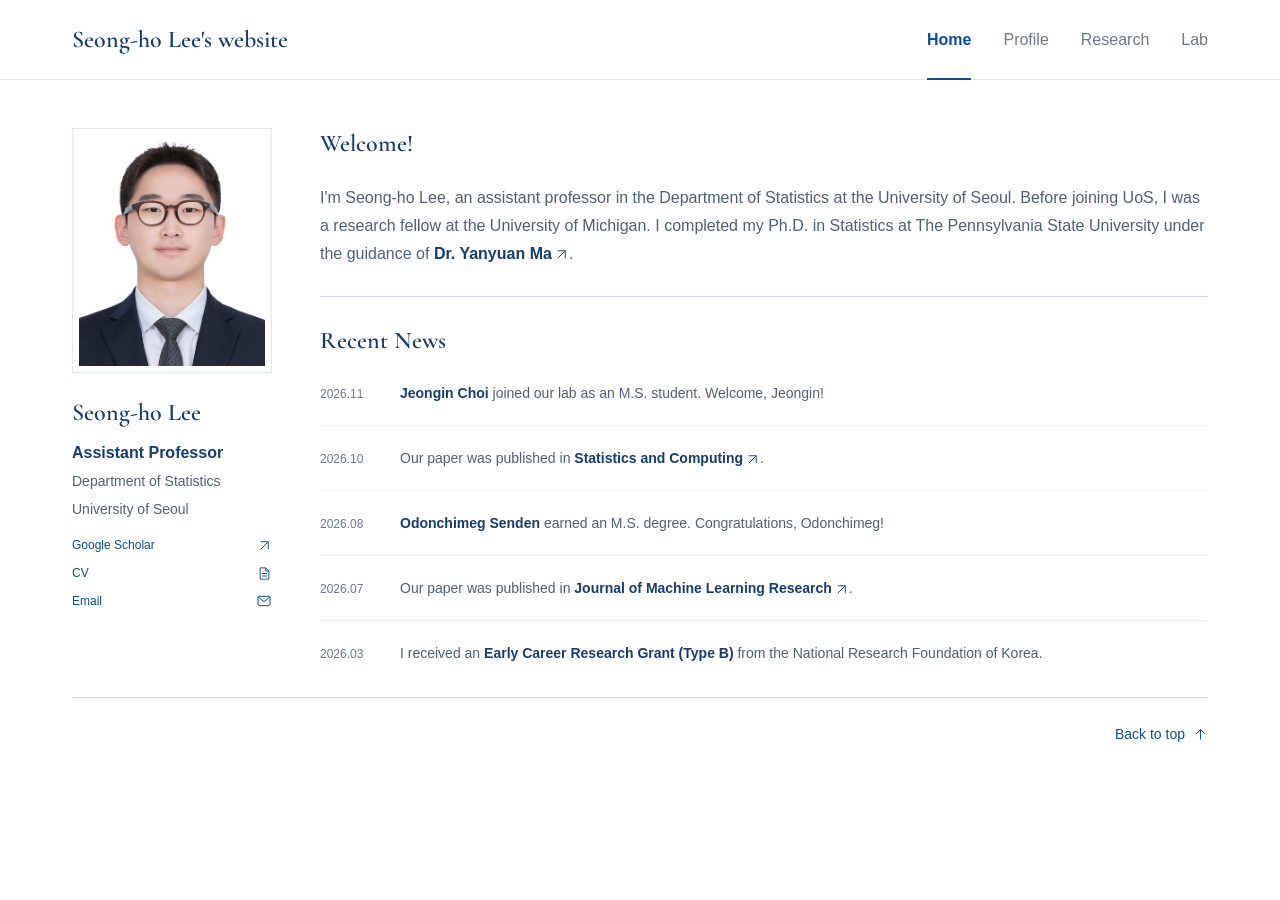
==== commit f834bdb7: "Redeploy the Welcome message with 28px line height Source: 8dab654eac752c360fac10fa7ccb716c2a3b5365 " ====
--- a/index.html
+++ b/index.html
@@ -1,2 +1,2 @@
-<!DOCTYPE html><html lang="en"><head><meta charSet="utf-8"/><meta name="viewport" content="width=device-width, initial-scale=1"/><link rel="stylesheet" href="/_next/static/css/index.CX2bxQ9g.css" data-rsc-css-href="/_next/static/css/index.CX2bxQ9g.css" data-precedence="vite-rsc/importer-resources"/><link rel="modulepreload" fetchPriority="low" href="/_next/static/chunks/index-B71Ub1Iu.js"/><script src="/_next/static/chunks/rolldown-runtime-C60lm6uB.js" type="module" async=""></script><script src="/_next/static/chunks/framework-D_rUT4EX.js" type="module" async=""></script><link rel="modulepreload" href="/_next/static/chunks/layout-segment-context-BqgpjwaN.js" crossorigin=""/><link rel="modulepreload" href="/_next/static/chunks/email-link-DO1RsDJP.js" crossorigin=""/><title>Seong-ho Lee | Home</title><meta name="description" content="Seong-ho Lee, Assistant Professor, Department of Statistics, University of Seoul."/><link rel="shortcut icon" href="/favicon.svg?v=sigma"/><link rel="icon" href="/favicon.svg?v=sigma"/><script>Object.assign(((self[Symbol.for("vinext.navigationRuntime")]??={bootstrap:{routeManifest:null},functions:{}}).bootstrap.rsc??={rsc:[]}),{params:{},nav:{"pathname":"/","searchParams":[]}})</script><link rel="modulepreload" href="/_next/static/chunks/index-B71Ub1Iu.js" />
-</head><body class="antialiased"><a class="skip-link" href="#main">Skip to main content</a><header class="site-header" id="top"><div class="header-inner"><a class="wordmark" href="/">Seong-ho Lee&#x27;s website</a><nav aria-label="Main navigation"><a href="/" class="active" aria-current="page">Home</a><a href="/profile" class="">Profile</a><a href="/research" class="">Research</a><a href="/lab" class="">Lab</a></nav></div></header><div class="site-layout"><aside class="profile" aria-label="Seong-ho Lee&#x27;s profile"><div class="portrait-frame"><img class="portrait" src="/images/seongho-lee.jpg" width="198" height="246" alt="Seong-ho Lee" fetchPriority="high"/></div><div class="profile-information"><h2 class="profile-name">Seong-ho Lee</h2><p class="profile-role">Assistant Professor</p><p class="profile-affiliation">Department of Statistics</p><p class="profile-affiliation">University of Seoul</p><div class="profile-links"><a href="http://scholar.google.co.kr/citations?hl=en&amp;user=Eq__vRcAAAAJ&amp;view_op=list_works&amp;sortby=pubdate" target="_blank" rel="noopener noreferrer"><span class="profile-link-label">Google Scholar</span><svg width="15" height="15" viewBox="0 0 24 24" fill="none" stroke="currentColor" stroke-width="1.5" aria-hidden="true"><path d="M6 18 18 6M6 6h12v12"></path></svg></a><a href="/cv" target="_blank" rel="noopener noreferrer" aria-label="CV (opens in a new tab)"><span class="profile-link-label">CV</span><svg width="15" height="15" viewBox="0 0 24 24" fill="none" stroke="currentColor" stroke-width="1.5" aria-hidden="true"><path d="M14 3H5v18h14V8zM14 3v5h5M8 12h8M8 16h8"></path></svg></a><button type="button" class="email-link" title="Open your email app"><span class="profile-link-label">Email</span><svg width="16" height="16" viewBox="0 0 24 24" fill="none" stroke="currentColor" stroke-width="1.5" aria-hidden="true"><rect x="3" y="5" width="18" height="14" rx="1"></rect><path d="m3 6 9 7 9-7"></path></svg></button></div></div></aside><main id="main" class="page-content page-home"><header class="page-heading welcome-heading"><h1>Welcome!</h1><p class="intro">I&#x27;m Seong-ho Lee, an assistant professor in the Department of Statistics at the University of Seoul. Before joining UoS, I was a research fellow at the University of Michigan. I completed my Ph.D. in Statistics at The Pennsylvania State University under the guidance of <a href="http://sites.psu.edu/yanyuanma/" target="_blank" rel="noopener noreferrer">Dr. Yanyuan Ma<!-- --> <svg width="15" height="15" viewBox="0 0 24 24" fill="none" stroke="currentColor" stroke-width="1.5" aria-hidden="true"><path d="M6 18 18 6M6 6h12v12"></path></svg></a>.</p></header><section class="content-section" id="recent-news" aria-labelledby="recent-news-title"><h2 id="recent-news-title">Recent News</h2><div class="records"><ul class="news-list" role="list"><li class="record-row"><time class="record-date" dateTime="2026-11">2026.11</time><div class="record-body"><p><strong>Jeongin Choi</strong> joined our lab as an M.S. student. Welcome, Jeongin!</p></div></li><li class="record-row"><time class="record-date" dateTime="2026-10">2026.10</time><div class="record-body"><p>Our paper was published in <cite><a href="https://link.springer.com/article/10.1007/s11222-026-11026-0" target="_blank" rel="noopener noreferrer">Statistics and Computing<!-- --> <svg width="15" height="15" viewBox="0 0 24 24" fill="none" stroke="currentColor" stroke-width="1.5" aria-hidden="true"><path d="M6 18 18 6M6 6h12v12"></path></svg></a></cite>.</p></div></li><li class="record-row"><time class="record-date" dateTime="2026-08">2026.08</time><div class="record-body"><p><strong>Odonchimeg Senden</strong> earned an M.S. degree. Congratulations, Odonchimeg!</p></div></li><li class="record-row"><time class="record-date" dateTime="2026-07">2026.07</time><div class="record-body"><p>Our paper was published in <cite><a href="https://www.jmlr.org/papers/v27/25-2717.html" target="_blank" rel="noopener noreferrer">Journal of Machine Learning Research<!-- --> <svg width="15" height="15" viewBox="0 0 24 24" fill="none" stroke="currentColor" stroke-width="1.5" aria-hidden="true"><path d="M6 18 18 6M6 6h12v12"></path></svg></a></cite>.</p></div></li><li class="record-row"><time class="record-date" dateTime="2026-03">2026.03</time><div class="record-body"><p>I received an <strong>Early Career Research Grant (Type B)</strong> from the National Research Foundation of Korea.</p></div></li></ul></div></section></main></div><footer class="site-footer"><a href="#top" aria-label="Back to top"><span>Back to top</span><svg width="15" height="15" viewBox="0 0 24 24" fill="none" stroke="currentColor" stroke-width="1.5" aria-hidden="true"><path d="M12 20V4m-7 7 7-7 7 7"></path></svg></a></footer><script type="module" src="/_next/static/chunks/index-B71Ub1Iu.js" id="_R_" async=""></script><script>((self[Symbol.for("vinext.navigationRuntime")]??={bootstrap:{routeManifest:null},functions:{}}).bootstrap.rsc??={rsc:[]}).rsc.push("0:{\"page:/\":\"$L1\",\"layout:/\":\"$L2\",\"route:/\":\"$L3\",\"__route\":\"route:/\",\"__interceptionContext\":null,\"__layoutIds\":[\"layout:/\"],\"__rootLayout\":\"/\",\"__bfcacheSegmentIdentities\":{\"layout:/\":\"[\\\"layout\\\",\\\"layout:/\\\",\\\"root-boundary:/\\\",\\\"\\\"]\",\"page:/\":\"[\\\"page\\\",\\\"page:/\\\",\\\"root-boundary:/\\\",\\\"\\\"]\"},\"__srcPage\":[\"page\"],\"__layoutFlags\":{\"layout:/\":\"s\"},\"__artifactCompatibility\":{\"schemaVersion\":1,\"graphVersion\":\"app-route-graph:1177fd80f83fa7b0\",\"deploymentVersion\":\"4502cd25-0aa7-4bda-9283-b34faa127ed6\",\"appElementsSchemaVersion\":1,\"rscPayloadSchemaVersion\":1,\"rootBoundaryId\":\"/\",\"renderEpoch\":null}}\n")</script><script>((self[Symbol.for("vinext.navigationRuntime")]??={bootstrap:{routeManifest:null},functions:{}}).bootstrap.rsc??={rsc:[]}).rsc.push("4:I[\"ef7b7d49b2c7\",[],\"Children\",1]\n")</script><script>((self[Symbol.for("vinext.navigationRuntime")]??={bootstrap:{routeManifest:null},functions:{}}).bootstrap.rsc??={rsc:[]}).rsc.push("5:I[\"a54e148db4d5\",[],\"GlobalErrorBoundary\",1]\n")</script><script>((self[Symbol.for("vinext.navigationRuntime")]??={bootstrap:{routeManifest:null},functions:{}}).bootstrap.rsc??={rsc:[]}).rsc.push("6:I[\"fa3f34eb82d2\",[],\"default\",1]\n")</script><script>((self[Symbol.for("vinext.navigationRuntime")]??={bootstrap:{routeManifest:null},functions:{}}).bootstrap.rsc??={rsc:[]}).rsc.push("7:I[\"a54e148db4d5\",[],\"ErrorBoundary\",1]\n")</script><script>((self[Symbol.for("vinext.navigationRuntime")]??={bootstrap:{routeManifest:null},functions:{}}).bootstrap.rsc??={rsc:[]}).rsc.push("8:I[\"aa7f0c7bab4d\",[],\"LayoutSegmentProvider\",1]\n")</script><script>((self[Symbol.for("vinext.navigationRuntime")]??={bootstrap:{routeManifest:null},functions:{}}).bootstrap.rsc??={rsc:[]}).rsc.push("9:I[\"ef7b7d49b2c7\",[],\"Slot\",1]\n")</script><script>((self[Symbol.for("vinext.navigationRuntime")]??={bootstrap:{routeManifest:null},functions:{}}).bootstrap.rsc??={rsc:[]}).rsc.push("a:I[\"a54e148db4d5\",[],\"NotFoundBoundary\",1]\n")</script><script>((self[Symbol.for("vinext.navigationRuntime")]??={bootstrap:{routeManifest:null},functions:{}}).bootstrap.rsc??={rsc:[]}).rsc.push("b:I[\"5ac0c34bf6a1\",[],\"AppRouterScrollTarget\",1]\n")</script><script>((self[Symbol.for("vinext.navigationRuntime")]??={bootstrap:{routeManifest:null},functions:{}}).bootstrap.rsc??={rsc:[]}).rsc.push("c:I[\"a54e148db4d5\",[],\"RedirectBoundary\",1]\n")</script><script>((self[Symbol.for("vinext.navigationRuntime")]??={bootstrap:{routeManifest:null},functions:{}}).bootstrap.rsc??={rsc:[]}).rsc.push(":HL[\"/_next/static/css/index.CX2bxQ9g.css\",\"style\"     ]\n")</script><script>((self[Symbol.for("vinext.navigationRuntime")]??={bootstrap:{routeManifest:null},functions:{}}).bootstrap.rsc??={rsc:[]}).rsc.push("2:[[[\"$\",\"link\",\"css:/_next/static/css/index.CX2bxQ9g.css\",{\"rel\":\"stylesheet\",\"precedence\":\"vite-rsc/importer-resources\",\"href\":\"/_next/static/css/index.CX2bxQ9g.css\",\"data-rsc-css-href\":\"/_next/static/css/index.CX2bxQ9g.css\"}],\"$undefined\"],[\"$\",\"html\",null,{\"lang\":\"en\",\"children\":[\"$\",\"body\",null,{\"className\":\"antialiased\",\"children\":[\"$\",\"$L4\",null,{}]}]}]]\n")</script><script>((self[Symbol.for("vinext.navigationRuntime")]??={bootstrap:{routeManifest:null},functions:{}}).bootstrap.rsc??={rsc:[]}).rsc.push("3:[[[\"$\",\"meta\",null,{\"charSet\":\"utf-8\"}],[[\"$\",\"title\",\"0\",{\"children\":\"Seong-ho Lee | Home\"}],[\"$\",\"meta\",\"1\",{\"name\":\"description\",\"content\":\"Seong-ho Lee, Assistant Professor, Department of Statistics, University of Seoul.\"}],[\"$\",\"link\",\"2\",{\"data-vinext-streamed-icon\":\"$undefined\",\"rel\":\"shortcut icon\",\"href\":\"/favicon.svg?v=sigma\",\"type\":\"$undefined\",\"sizes\":\"$undefined\",\"color\":\"$undefined\",\"media\":\"$undefined\",\"fetchPriority\":\"$undefined\"}],[\"$\",\"link\",\"3\",{\"data-vinext-streamed-icon\":\"$undefined\",\"rel\":\"icon\",\"href\":\"/favicon.svg?v=sigma\",\"type\":\"$undefined\",\"sizes\":\"$undefined\",\"color\":\"$undefined\",\"media\":\"$undefined\",\"fetchPriority\":\"$undefined\"}]],[[\"$\",\"meta\",\"0\",{\"name\":\"viewport\",\"content\":\"width=device-width, initial-scale=1\"}]]],[\"$\",\"$L5\",null,{\"fallback\":\"$6\",\"children\":[\"$\",\"$L7\",null,{\"fallback\":\"$6\",\"children\":[\"$\",\"$L8\",null,{\"providerId\":\"layout:/\",\"segmentMap\":{\"children\":[]},\"children\":[\"$\",\"$L9\",null,{\"id\":\"layout:/\",\"parallelSlots\":\"$undefined\",\"children\":[\"$\",\"$La\",null,{\"resetKey\":\"\",\"fallback\":[[\"$\",\"title\",null,{\"children\":\"404: This page could not be found.\"}],[\"$\",\"div\",null,{\"style\":{\"fontFamily\":\"system-ui,\\\"Segoe UI\\\",Roboto,Helvetica,Arial,sans-serif,\\\"Apple Color Emoji\\\",\\\"Segoe UI Emoji\\\"\",\"height\":\"100vh\",\"textAlign\":\"center\",\"display\":\"flex\",\"flexDirection\":\"column\",\"alignItems\":\"center\",\"justifyContent\":\"center\"},\"children\":[\"$\",\"div\",null,{\"children\":[[\"$\",\"style\",null,{\"dangerouslySetInnerHTML\":{\"__html\":\"body{color:#000;background:#fff;margin:0}.next-error-h1{border-right:1px solid rgba(0,0,0,.3)}@media (prefers-color-scheme:dark){body{color:#fff;background:#000}.next-error-h1{border-right:1px solid rgba(255,255,255,.3)}}\"}}],[\"$\",\"h1\",null,{\"className\":\"next-error-h1\",\"style\":{\"display\":\"inline-block\",\"margin\":\"0 20px 0 0\",\"padding\":\"0 23px 0 0\",\"fontSize\":24,\"fontWeight\":500,\"verticalAlign\":\"top\",\"lineHeight\":\"49px\"},\"children\":404}],[\"$\",\"div\",null,{\"style\":{\"display\":\"inline-block\"},\"children\":[\"$\",\"h2\",null,{\"style\":{\"fontSize\":14,\"fontWeight\":400,\"lineHeight\":\"49px\",\"margin\":0},\"children\":\"This page could not be found.\"}]}]]}]}]],\"children\":[\"$\",\"$Lb\",null,{\"children\":[\"$\",\"$Lc\",null,{\"children\":[[\"$\",\"$L8\",null,{\"providerId\":\"page:/\",\"segmentMap\":{\"children\":[\"__PAGE__\"]},\"children\":[\"$\",\"$L9\",null,{\"id\":\"page:/\"}]}],null]}]}]}]}]}]}]}],null,null]\n")</script><script>((self[Symbol.for("vinext.navigationRuntime")]??={bootstrap:{routeManifest:null},functions:{}}).bootstrap.rsc??={rsc:[]}).rsc.push("d:I[\"89899c78f2d0\",[],\"default\",1]\n")</script><script>((self[Symbol.for("vinext.navigationRuntime")]??={bootstrap:{routeManifest:null},functions:{}}).bootstrap.rsc??={rsc:[]}).rsc.push(":HL[\"/images/seongho-lee.jpg\",\"image\",{\"fetchPriority\":\"high\"}]\n")</script><script>((self[Symbol.for("vinext.navigationRuntime")]??={bootstrap:{routeManifest:null},functions:{}}).bootstrap.rsc??={rsc:[]}).rsc.push("1:[[\"$\",\"a\",null,{\"className\":\"skip-link\",\"href\":\"#main\",\"children\":\"Skip to main content\"}],[\"$\",\"header\",null,{\"className\":\"site-header\",\"id\":\"top\",\"children\":[\"$\",\"div\",null,{\"className\":\"header-inner\",\"children\":[[\"$\",\"a\",null,{\"className\":\"wordmark\",\"href\":\"/\",\"children\":\"Seong-ho Lee's website\"}],[\"$\",\"nav\",null,{\"aria-label\":\"Main navigation\",\"children\":[[\"$\",\"a\",\"home\",{\"href\":\"/\",\"className\":\"active\",\"aria-current\":\"page\",\"children\":\"Home\"}],[\"$\",\"a\",\"profile\",{\"href\":\"/profile\",\"className\":\"\",\"aria-current\":\"$undefined\",\"children\":\"Profile\"}],[\"$\",\"a\",\"research\",{\"href\":\"/research\",\"className\":\"\",\"aria-current\":\"$undefined\",\"children\":\"Research\"}],[\"$\",\"a\",\"lab\",{\"href\":\"/lab\",\"className\":\"\",\"aria-current\":\"$undefined\",\"children\":\"Lab\"}]]}]]}]}],[\"$\",\"div\",null,{\"className\":\"site-layout\",\"children\":[[\"$\",\"aside\",null,{\"className\":\"profile\",\"aria-label\":\"Seong-ho Lee's profile\",\"children\":[[\"$\",\"div\",null,{\"className\":\"portrait-frame\",\"children\":[\"$\",\"img\",null,{\"className\":\"portrait\",\"src\":\"/images/seongho-lee.jpg\",\"width\":\"198\",\"height\":\"246\",\"alt\":\"Seong-ho Lee\",\"fetchPriority\":\"high\"}]}],[\"$\",\"div\",null,{\"className\":\"profile-information\",\"children\":[[\"$\",\"h2\",null,{\"className\":\"profile-name\",\"children\":\"Seong-ho Lee\"}],[\"$\",\"p\",null,{\"className\":\"profile-role\",\"children\":\"Assistant Professor\"}],[\"$\",\"p\",null,{\"className\":\"profile-affiliation\",\"children\":\"Department of Statistics\"}],[\"$\",\"p\",null,{\"className\":\"profile-affiliation\",\"children\":\"University of Seoul\"}],[\"$\",\"div\",null,{\"className\":\"profile-links\",\"children\":[[\"$\",\"a\",null,{\"href\":\"http://scholar.google.co.kr/citations?hl=en\u0026user=Eq__vRcAAAAJ\u0026view_op=list_works\u0026sortby=pubdate\",\"target\":\"_blank\",\"rel\":\"noopener noreferrer\",\"children\":[[\"$\",\"span\",null,{\"className\":\"profile-link-label\",\"children\":\"Google Scholar\"}],[\"$\",\"svg\",null,{\"width\":\"15\",\"height\":\"15\",\"viewBox\":\"0 0 24 24\",\"fill\":\"none\",\"stroke\":\"currentColor\",\"strokeWidth\":\"1.5\",\"aria-hidden\":\"true\",\"children\":[\"$\",\"path\",null,{\"d\":\"M6 18 18 6M6 6h12v12\"}]}]]}],[\"$\",\"a\",null,{\"href\":\"/cv\",\"target\":\"_blank\",\"rel\":\"noopener noreferrer\",\"aria-label\":\"CV (opens in a new tab)\",\"children\":[[\"$\",\"span\",null,{\"className\":\"profile-link-label\",\"children\":\"CV\"}],[\"$\",\"svg\",null,{\"width\":\"15\",\"height\":\"15\",\"viewBox\":\"0 0 24 24\",\"fill\":\"none\",\"stroke\":\"currentColor\",\"strokeWidth\":\"1.5\",\"aria-hidden\":\"true\",\"children\":[\"$\",\"path\",null,{\"d\":\"M14 3H5v18h14V8zM14 3v5h5M8 12h8M8 16h8\"}]}]]}],[\"$\",\"$Ld\",null,{}]]}]]}]]}],[\"$\",\"main\",null,{\"id\":\"main\",\"className\":\"page-content page-home\",\"children\":[[\"$\",\"header\",null,{\"className\":\"page-heading welcome-heading\",\"children\":[[\"$\",\"h1\",null,{\"children\":\"Welcome!\"}],[\"$\",\"p\",null,{\"className\":\"intro\",\"children\":[\"I'm Seong-ho Lee, an assistant professor in the Department of Statistics at the University of Seoul. Before joining UoS, I was a research fellow at the University of Michigan. I completed my Ph.D. in Statistics at The Pennsylvania State University under the guidance of \",[\"$\",\"a\",null,{\"href\":\"http://sites.psu.edu/yanyuanma/\",\"target\":\"_blank\",\"rel\":\"noopener noreferrer\",\"children\":[\"Dr. Yanyuan Ma\",\" \",[\"$\",\"svg\",null,{\"width\":\"15\",\"height\":\"15\",\"viewBox\":\"0 0 24 24\",\"fill\":\"none\",\"stroke\":\"currentColor\",\"strokeWidth\":\"1.5\",\"aria-hidden\":\"true\",\"children\":[\"$\",\"path\",null,{\"d\":\"M6 18 18 6M6 6h12v12\"}]}]]}],\".\"]}]]}],[\"$\",\"section\",null,{\"className\":\"content-section\",\"id\":\"recent-news\",\"aria-labelledby\":\"recent-news-title\",\"children\":[[\"$\",\"h2\",null,{\"id\":\"recent-news-title\",\"children\":\"Recent News\"}],[\"$\",\"div\",null,{\"className\":\"records\",\"children\":[\"$\",\"ul\",null,{\"className\":\"news-list\",\"role\":\"list\",\"children\":[[\"$\",\"li\",\"2026-11\",{\"className\":\"record-row\",\"children\":[[\"$\",\"time\",null,{\"className\":\"record-date\",\"dateTime\":\"2026-11\",\"children\":\"2026.11\"}],[\"$\",\"div\",null,{\"className\":\"record-body\",\"children\":[\"$\",\"p\",null,{\"children\":[[\"$\",\"strong\",null,{\"children\":\"Jeongin Choi\"}],\" joined our lab as an M.S. student. Welcome, Jeongin!\"]}]}]]}],[\"$\",\"li\",\"2026-10\",{\"className\":\"record-row\",\"children\":[[\"$\",\"time\",null,{\"className\":\"record-date\",\"dateTime\":\"2026-10\",\"children\":\"2026.10\"}],[\"$\",\"div\",null,{\"className\":\"record-body\",\"children\":[\"$\",\"p\",null,{\"children\":[\"Our paper was published in \",[\"$\",\"cite\",null,{\"children\":[\"$\",\"a\",null,{\"href\":\"https://link.springer.com/article/10.1007/s11222-026-11026-0\",\"target\":\"_blank\",\"rel\":\"noopener noreferrer\",\"children\":[\"Statistics and Computing\",\" \",[\"$\",\"svg\",null,{\"width\":\"15\",\"height\":\"15\",\"viewBox\":\"0 0 24 24\",\"fill\":\"none\",\"stroke\":\"currentColor\",\"strokeWidth\":\"1.5\",\"aria-hidden\":\"true\",\"children\":[\"$\",\"path\",null,{\"d\":\"M6 18 18 6M6 6h12v12\"}]}]]}]}],\".\"]}]}]]}],\"$Le\",\"$Lf\",\"$L10\"]}]}]]}]]}]]}],\"$L11\"]\n")</script><script>((self[Symbol.for("vinext.navigationRuntime")]??={bootstrap:{routeManifest:null},functions:{}}).bootstrap.rsc??={rsc:[]}).rsc.push("e:[\"$\",\"li\",\"2026-08\",{\"className\":\"record-row\",\"children\":[[\"$\",\"time\",null,{\"className\":\"record-date\",\"dateTime\":\"2026-08\",\"children\":\"2026.08\"}],[\"$\",\"div\",null,{\"className\":\"record-body\",\"children\":[\"$\",\"p\",null,{\"children\":[[\"$\",\"strong\",null,{\"children\":\"Odonchimeg Senden\"}],\" earned an M.S. degree. Congratulations, Odonchimeg!\"]}]}]]}]\n")</script><script>((self[Symbol.for("vinext.navigationRuntime")]??={bootstrap:{routeManifest:null},functions:{}}).bootstrap.rsc??={rsc:[]}).rsc.push("f:[\"$\",\"li\",\"2026-07\",{\"className\":\"record-row\",\"children\":[[\"$\",\"time\",null,{\"className\":\"record-date\",\"dateTime\":\"2026-07\",\"children\":\"2026.07\"}],[\"$\",\"div\",null,{\"className\":\"record-body\",\"children\":[\"$\",\"p\",null,{\"children\":[\"Our paper was published in \",[\"$\",\"cite\",null,{\"children\":[\"$\",\"a\",null,{\"href\":\"https://www.jmlr.org/papers/v27/25-2717.html\",\"target\":\"_blank\",\"rel\":\"noopener noreferrer\",\"children\":[\"Journal of Machine Learning Research\",\" \",[\"$\",\"svg\",null,{\"width\":\"15\",\"height\":\"15\",\"viewBox\":\"0 0 24 24\",\"fill\":\"none\",\"stroke\":\"currentColor\",\"strokeWidth\":\"1.5\",\"aria-hidden\":\"true\",\"children\":[\"$\",\"path\",null,{\"d\":\"M6 18 18 6M6 6h12v12\"}]}]]}]}],\".\"]}]}]]}]\n")</script><script>((self[Symbol.for("vinext.navigationRuntime")]??={bootstrap:{routeManifest:null},functions:{}}).bootstrap.rsc??={rsc:[]}).rsc.push("10:[\"$\",\"li\",\"2026-03\",{\"className\":\"record-row\",\"children\":[[\"$\",\"time\",null,{\"className\":\"record-date\",\"dateTime\":\"2026-03\",\"children\":\"2026.03\"}],[\"$\",\"div\",null,{\"className\":\"record-body\",\"children\":[\"$\",\"p\",null,{\"children\":[\"I received an \",[\"$\",\"strong\",null,{\"children\":\"Early Career Research Grant (Type B)\"}],\" from the National Research Foundation of Korea.\"]}]}]]}]\n")</script><script>((self[Symbol.for("vinext.navigationRuntime")]??={bootstrap:{routeManifest:null},functions:{}}).bootstrap.rsc??={rsc:[]}).rsc.push("11:[\"$\",\"footer\",null,{\"className\":\"site-footer\",\"children\":[\"$\",\"a\",null,{\"href\":\"#top\",\"aria-label\":\"Back to top\",\"children\":[[\"$\",\"span\",null,{\"children\":\"Back to top\"}],[\"$\",\"svg\",null,{\"width\":\"15\",\"height\":\"15\",\"viewBox\":\"0 0 24 24\",\"fill\":\"none\",\"stroke\":\"currentColor\",\"strokeWidth\":\"1.5\",\"aria-hidden\":\"true\",\"children\":[\"$\",\"path\",null,{\"d\":\"M12 20V4m-7 7 7-7 7 7\"}]}]]}]}]\n")</script><script>Object.assign(((self[Symbol.for("vinext.navigationRuntime")]??={bootstrap:{routeManifest:null},functions:{}}).bootstrap.rsc??={rsc:[]}),{"initialCacheKind":"static"});((self[Symbol.for("vinext.navigationRuntime")]??={bootstrap:{routeManifest:null},functions:{}}).bootstrap.rsc??={rsc:[]}).done=true</script></body></html>+<!DOCTYPE html><html lang="en"><head><meta charSet="utf-8"/><meta name="viewport" content="width=device-width, initial-scale=1"/><link rel="stylesheet" href="/_next/static/css/index.D-UKqclZ.css" data-rsc-css-href="/_next/static/css/index.D-UKqclZ.css" data-precedence="vite-rsc/importer-resources"/><link rel="modulepreload" fetchPriority="low" href="/_next/static/chunks/index-DvjjpLRn.js"/><script src="/_next/static/chunks/rolldown-runtime-C60lm6uB.js" type="module" async=""></script><script src="/_next/static/chunks/framework-D_rUT4EX.js" type="module" async=""></script><link rel="modulepreload" href="/_next/static/chunks/layout-segment-context--StDrILH.js" crossorigin=""/><link rel="modulepreload" href="/_next/static/chunks/email-link-DO1RsDJP.js" crossorigin=""/><title>Seong-ho Lee | Home</title><meta name="description" content="Seong-ho Lee, Assistant Professor, Department of Statistics, University of Seoul."/><link rel="shortcut icon" href="/favicon.svg?v=sigma"/><link rel="icon" href="/favicon.svg?v=sigma"/><script>Object.assign(((self[Symbol.for("vinext.navigationRuntime")]??={bootstrap:{routeManifest:null},functions:{}}).bootstrap.rsc??={rsc:[]}),{params:{},nav:{"pathname":"/","searchParams":[]}})</script><link rel="modulepreload" href="/_next/static/chunks/index-DvjjpLRn.js" />
+</head><body class="antialiased"><a class="skip-link" href="#main">Skip to main content</a><header class="site-header" id="top"><div class="header-inner"><a class="wordmark" href="/">Seong-ho Lee&#x27;s website</a><nav aria-label="Main navigation"><a href="/" class="active" aria-current="page">Home</a><a href="/profile" class="">Profile</a><a href="/research" class="">Research</a><a href="/lab" class="">Lab</a></nav></div></header><div class="site-layout"><aside class="profile" aria-label="Seong-ho Lee&#x27;s profile"><div class="portrait-frame"><img class="portrait" src="/images/seongho-lee.jpg" width="198" height="246" alt="Seong-ho Lee" fetchPriority="high"/></div><div class="profile-information"><h2 class="profile-name">Seong-ho Lee</h2><p class="profile-role">Assistant Professor</p><p class="profile-affiliation">Department of Statistics</p><p class="profile-affiliation">University of Seoul</p><div class="profile-links"><a href="http://scholar.google.co.kr/citations?hl=en&amp;user=Eq__vRcAAAAJ&amp;view_op=list_works&amp;sortby=pubdate" target="_blank" rel="noopener noreferrer"><span class="profile-link-label">Google Scholar</span><svg width="15" height="15" viewBox="0 0 24 24" fill="none" stroke="currentColor" stroke-width="1.5" aria-hidden="true"><path d="M6 18 18 6M6 6h12v12"></path></svg></a><a href="/cv" target="_blank" rel="noopener noreferrer" aria-label="CV (opens in a new tab)"><span class="profile-link-label">CV</span><svg width="15" height="15" viewBox="0 0 24 24" fill="none" stroke="currentColor" stroke-width="1.5" aria-hidden="true"><path d="M14 3H5v18h14V8zM14 3v5h5M8 12h8M8 16h8"></path></svg></a><button type="button" class="email-link" title="Open your email app"><span class="profile-link-label">Email</span><svg width="16" height="16" viewBox="0 0 24 24" fill="none" stroke="currentColor" stroke-width="1.5" aria-hidden="true"><rect x="3" y="5" width="18" height="14" rx="1"></rect><path d="m3 6 9 7 9-7"></path></svg></button></div></div></aside><main id="main" class="page-content page-home"><header class="page-heading welcome-heading"><h1>Welcome!</h1><p class="intro">I&#x27;m Seong-ho Lee, an assistant professor in the Department of Statistics at the University of Seoul. Before joining UoS, I was a research fellow at the University of Michigan. I completed my Ph.D. in Statistics at The Pennsylvania State University under the guidance of <a href="http://sites.psu.edu/yanyuanma/" target="_blank" rel="noopener noreferrer">Dr. Yanyuan Ma<!-- --> <svg width="15" height="15" viewBox="0 0 24 24" fill="none" stroke="currentColor" stroke-width="1.5" aria-hidden="true"><path d="M6 18 18 6M6 6h12v12"></path></svg></a>.</p></header><section class="content-section" id="recent-news" aria-labelledby="recent-news-title"><h2 id="recent-news-title">Recent News</h2><div class="records"><ul class="news-list" role="list"><li class="record-row"><time class="record-date" dateTime="2026-11">2026.11</time><div class="record-body"><p><strong>Jeongin Choi</strong> joined our lab as an M.S. student. Welcome, Jeongin!</p></div></li><li class="record-row"><time class="record-date" dateTime="2026-10">2026.10</time><div class="record-body"><p>Our paper was published in <cite><a href="https://link.springer.com/article/10.1007/s11222-026-11026-0" target="_blank" rel="noopener noreferrer">Statistics and Computing<!-- --> <svg width="15" height="15" viewBox="0 0 24 24" fill="none" stroke="currentColor" stroke-width="1.5" aria-hidden="true"><path d="M6 18 18 6M6 6h12v12"></path></svg></a></cite>.</p></div></li><li class="record-row"><time class="record-date" dateTime="2026-08">2026.08</time><div class="record-body"><p><strong>Odonchimeg Senden</strong> earned an M.S. degree. Congratulations, Odonchimeg!</p></div></li><li class="record-row"><time class="record-date" dateTime="2026-07">2026.07</time><div class="record-body"><p>Our paper was published in <cite><a href="https://www.jmlr.org/papers/v27/25-2717.html" target="_blank" rel="noopener noreferrer">Journal of Machine Learning Research<!-- --> <svg width="15" height="15" viewBox="0 0 24 24" fill="none" stroke="currentColor" stroke-width="1.5" aria-hidden="true"><path d="M6 18 18 6M6 6h12v12"></path></svg></a></cite>.</p></div></li><li class="record-row"><time class="record-date" dateTime="2026-03">2026.03</time><div class="record-body"><p>I received an <strong>Early Career Research Grant (Type B)</strong> from the National Research Foundation of Korea.</p></div></li></ul></div></section></main></div><footer class="site-footer"><a href="#top" aria-label="Back to top"><span>Back to top</span><svg width="15" height="15" viewBox="0 0 24 24" fill="none" stroke="currentColor" stroke-width="1.5" aria-hidden="true"><path d="M12 20V4m-7 7 7-7 7 7"></path></svg></a></footer><script type="module" src="/_next/static/chunks/index-DvjjpLRn.js" id="_R_" async=""></script><script>((self[Symbol.for("vinext.navigationRuntime")]??={bootstrap:{routeManifest:null},functions:{}}).bootstrap.rsc??={rsc:[]}).rsc.push("0:{\"page:/\":\"$L1\",\"layout:/\":\"$L2\",\"route:/\":\"$L3\",\"__route\":\"route:/\",\"__interceptionContext\":null,\"__layoutIds\":[\"layout:/\"],\"__rootLayout\":\"/\",\"__bfcacheSegmentIdentities\":{\"layout:/\":\"[\\\"layout\\\",\\\"layout:/\\\",\\\"root-boundary:/\\\",\\\"\\\"]\",\"page:/\":\"[\\\"page\\\",\\\"page:/\\\",\\\"root-boundary:/\\\",\\\"\\\"]\"},\"__srcPage\":[\"page\"],\"__layoutFlags\":{\"layout:/\":\"s\"},\"__artifactCompatibility\":{\"schemaVersion\":1,\"graphVersion\":\"app-route-graph:1177fd80f83fa7b0\",\"deploymentVersion\":\"e21a2df0-7a43-436f-b543-4c01a5b9b817\",\"appElementsSchemaVersion\":1,\"rscPayloadSchemaVersion\":1,\"rootBoundaryId\":\"/\",\"renderEpoch\":null}}\n")</script><script>((self[Symbol.for("vinext.navigationRuntime")]??={bootstrap:{routeManifest:null},functions:{}}).bootstrap.rsc??={rsc:[]}).rsc.push("4:I[\"ef7b7d49b2c7\",[],\"Children\",1]\n")</script><script>((self[Symbol.for("vinext.navigationRuntime")]??={bootstrap:{routeManifest:null},functions:{}}).bootstrap.rsc??={rsc:[]}).rsc.push("5:I[\"a54e148db4d5\",[],\"GlobalErrorBoundary\",1]\n")</script><script>((self[Symbol.for("vinext.navigationRuntime")]??={bootstrap:{routeManifest:null},functions:{}}).bootstrap.rsc??={rsc:[]}).rsc.push("6:I[\"fa3f34eb82d2\",[],\"default\",1]\n")</script><script>((self[Symbol.for("vinext.navigationRuntime")]??={bootstrap:{routeManifest:null},functions:{}}).bootstrap.rsc??={rsc:[]}).rsc.push("7:I[\"a54e148db4d5\",[],\"ErrorBoundary\",1]\n")</script><script>((self[Symbol.for("vinext.navigationRuntime")]??={bootstrap:{routeManifest:null},functions:{}}).bootstrap.rsc??={rsc:[]}).rsc.push("8:I[\"aa7f0c7bab4d\",[],\"LayoutSegmentProvider\",1]\n")</script><script>((self[Symbol.for("vinext.navigationRuntime")]??={bootstrap:{routeManifest:null},functions:{}}).bootstrap.rsc??={rsc:[]}).rsc.push("9:I[\"ef7b7d49b2c7\",[],\"Slot\",1]\n")</script><script>((self[Symbol.for("vinext.navigationRuntime")]??={bootstrap:{routeManifest:null},functions:{}}).bootstrap.rsc??={rsc:[]}).rsc.push("a:I[\"a54e148db4d5\",[],\"NotFoundBoundary\",1]\n")</script><script>((self[Symbol.for("vinext.navigationRuntime")]??={bootstrap:{routeManifest:null},functions:{}}).bootstrap.rsc??={rsc:[]}).rsc.push("b:I[\"5ac0c34bf6a1\",[],\"AppRouterScrollTarget\",1]\n")</script><script>((self[Symbol.for("vinext.navigationRuntime")]??={bootstrap:{routeManifest:null},functions:{}}).bootstrap.rsc??={rsc:[]}).rsc.push("c:I[\"a54e148db4d5\",[],\"RedirectBoundary\",1]\n")</script><script>((self[Symbol.for("vinext.navigationRuntime")]??={bootstrap:{routeManifest:null},functions:{}}).bootstrap.rsc??={rsc:[]}).rsc.push(":HL[\"/_next/static/css/index.D-UKqclZ.css\",\"style\"     ]\n")</script><script>((self[Symbol.for("vinext.navigationRuntime")]??={bootstrap:{routeManifest:null},functions:{}}).bootstrap.rsc??={rsc:[]}).rsc.push("2:[[[\"$\",\"link\",\"css:/_next/static/css/index.D-UKqclZ.css\",{\"rel\":\"stylesheet\",\"precedence\":\"vite-rsc/importer-resources\",\"href\":\"/_next/static/css/index.D-UKqclZ.css\",\"data-rsc-css-href\":\"/_next/static/css/index.D-UKqclZ.css\"}],\"$undefined\"],[\"$\",\"html\",null,{\"lang\":\"en\",\"children\":[\"$\",\"body\",null,{\"className\":\"antialiased\",\"children\":[\"$\",\"$L4\",null,{}]}]}]]\n")</script><script>((self[Symbol.for("vinext.navigationRuntime")]??={bootstrap:{routeManifest:null},functions:{}}).bootstrap.rsc??={rsc:[]}).rsc.push("3:[[[\"$\",\"meta\",null,{\"charSet\":\"utf-8\"}],[[\"$\",\"title\",\"0\",{\"children\":\"Seong-ho Lee | Home\"}],[\"$\",\"meta\",\"1\",{\"name\":\"description\",\"content\":\"Seong-ho Lee, Assistant Professor, Department of Statistics, University of Seoul.\"}],[\"$\",\"link\",\"2\",{\"data-vinext-streamed-icon\":\"$undefined\",\"rel\":\"shortcut icon\",\"href\":\"/favicon.svg?v=sigma\",\"type\":\"$undefined\",\"sizes\":\"$undefined\",\"color\":\"$undefined\",\"media\":\"$undefined\",\"fetchPriority\":\"$undefined\"}],[\"$\",\"link\",\"3\",{\"data-vinext-streamed-icon\":\"$undefined\",\"rel\":\"icon\",\"href\":\"/favicon.svg?v=sigma\",\"type\":\"$undefined\",\"sizes\":\"$undefined\",\"color\":\"$undefined\",\"media\":\"$undefined\",\"fetchPriority\":\"$undefined\"}]],[[\"$\",\"meta\",\"0\",{\"name\":\"viewport\",\"content\":\"width=device-width, initial-scale=1\"}]]],[\"$\",\"$L5\",null,{\"fallback\":\"$6\",\"children\":[\"$\",\"$L7\",null,{\"fallback\":\"$6\",\"children\":[\"$\",\"$L8\",null,{\"providerId\":\"layout:/\",\"segmentMap\":{\"children\":[]},\"children\":[\"$\",\"$L9\",null,{\"id\":\"layout:/\",\"parallelSlots\":\"$undefined\",\"children\":[\"$\",\"$La\",null,{\"resetKey\":\"\",\"fallback\":[[\"$\",\"title\",null,{\"children\":\"404: This page could not be found.\"}],[\"$\",\"div\",null,{\"style\":{\"fontFamily\":\"system-ui,\\\"Segoe UI\\\",Roboto,Helvetica,Arial,sans-serif,\\\"Apple Color Emoji\\\",\\\"Segoe UI Emoji\\\"\",\"height\":\"100vh\",\"textAlign\":\"center\",\"display\":\"flex\",\"flexDirection\":\"column\",\"alignItems\":\"center\",\"justifyContent\":\"center\"},\"children\":[\"$\",\"div\",null,{\"children\":[[\"$\",\"style\",null,{\"dangerouslySetInnerHTML\":{\"__html\":\"body{color:#000;background:#fff;margin:0}.next-error-h1{border-right:1px solid rgba(0,0,0,.3)}@media (prefers-color-scheme:dark){body{color:#fff;background:#000}.next-error-h1{border-right:1px solid rgba(255,255,255,.3)}}\"}}],[\"$\",\"h1\",null,{\"className\":\"next-error-h1\",\"style\":{\"display\":\"inline-block\",\"margin\":\"0 20px 0 0\",\"padding\":\"0 23px 0 0\",\"fontSize\":24,\"fontWeight\":500,\"verticalAlign\":\"top\",\"lineHeight\":\"49px\"},\"children\":404}],[\"$\",\"div\",null,{\"style\":{\"display\":\"inline-block\"},\"children\":[\"$\",\"h2\",null,{\"style\":{\"fontSize\":14,\"fontWeight\":400,\"lineHeight\":\"49px\",\"margin\":0},\"children\":\"This page could not be found.\"}]}]]}]}]],\"children\":[\"$\",\"$Lb\",null,{\"children\":[\"$\",\"$Lc\",null,{\"children\":[[\"$\",\"$L8\",null,{\"providerId\":\"page:/\",\"segmentMap\":{\"children\":[\"__PAGE__\"]},\"children\":[\"$\",\"$L9\",null,{\"id\":\"page:/\"}]}],null]}]}]}]}]}]}]}],null,null]\n")</script><script>((self[Symbol.for("vinext.navigationRuntime")]??={bootstrap:{routeManifest:null},functions:{}}).bootstrap.rsc??={rsc:[]}).rsc.push("d:I[\"89899c78f2d0\",[],\"default\",1]\n")</script><script>((self[Symbol.for("vinext.navigationRuntime")]??={bootstrap:{routeManifest:null},functions:{}}).bootstrap.rsc??={rsc:[]}).rsc.push(":HL[\"/images/seongho-lee.jpg\",\"image\",{\"fetchPriority\":\"high\"}]\n")</script><script>((self[Symbol.for("vinext.navigationRuntime")]??={bootstrap:{routeManifest:null},functions:{}}).bootstrap.rsc??={rsc:[]}).rsc.push("1:[[\"$\",\"a\",null,{\"className\":\"skip-link\",\"href\":\"#main\",\"children\":\"Skip to main content\"}],[\"$\",\"header\",null,{\"className\":\"site-header\",\"id\":\"top\",\"children\":[\"$\",\"div\",null,{\"className\":\"header-inner\",\"children\":[[\"$\",\"a\",null,{\"className\":\"wordmark\",\"href\":\"/\",\"children\":\"Seong-ho Lee's website\"}],[\"$\",\"nav\",null,{\"aria-label\":\"Main navigation\",\"children\":[[\"$\",\"a\",\"home\",{\"href\":\"/\",\"className\":\"active\",\"aria-current\":\"page\",\"children\":\"Home\"}],[\"$\",\"a\",\"profile\",{\"href\":\"/profile\",\"className\":\"\",\"aria-current\":\"$undefined\",\"children\":\"Profile\"}],[\"$\",\"a\",\"research\",{\"href\":\"/research\",\"className\":\"\",\"aria-current\":\"$undefined\",\"children\":\"Research\"}],[\"$\",\"a\",\"lab\",{\"href\":\"/lab\",\"className\":\"\",\"aria-current\":\"$undefined\",\"children\":\"Lab\"}]]}]]}]}],[\"$\",\"div\",null,{\"className\":\"site-layout\",\"children\":[[\"$\",\"aside\",null,{\"className\":\"profile\",\"aria-label\":\"Seong-ho Lee's profile\",\"children\":[[\"$\",\"div\",null,{\"className\":\"portrait-frame\",\"children\":[\"$\",\"img\",null,{\"className\":\"portrait\",\"src\":\"/images/seongho-lee.jpg\",\"width\":\"198\",\"height\":\"246\",\"alt\":\"Seong-ho Lee\",\"fetchPriority\":\"high\"}]}],[\"$\",\"div\",null,{\"className\":\"profile-information\",\"children\":[[\"$\",\"h2\",null,{\"className\":\"profile-name\",\"children\":\"Seong-ho Lee\"}],[\"$\",\"p\",null,{\"className\":\"profile-role\",\"children\":\"Assistant Professor\"}],[\"$\",\"p\",null,{\"className\":\"profile-affiliation\",\"children\":\"Department of Statistics\"}],[\"$\",\"p\",null,{\"className\":\"profile-affiliation\",\"children\":\"University of Seoul\"}],[\"$\",\"div\",null,{\"className\":\"profile-links\",\"children\":[[\"$\",\"a\",null,{\"href\":\"http://scholar.google.co.kr/citations?hl=en\u0026user=Eq__vRcAAAAJ\u0026view_op=list_works\u0026sortby=pubdate\",\"target\":\"_blank\",\"rel\":\"noopener noreferrer\",\"children\":[[\"$\",\"span\",null,{\"className\":\"profile-link-label\",\"children\":\"Google Scholar\"}],[\"$\",\"svg\",null,{\"width\":\"15\",\"height\":\"15\",\"viewBox\":\"0 0 24 24\",\"fill\":\"none\",\"stroke\":\"currentColor\",\"strokeWidth\":\"1.5\",\"aria-hidden\":\"true\",\"children\":[\"$\",\"path\",null,{\"d\":\"M6 18 18 6M6 6h12v12\"}]}]]}],[\"$\",\"a\",null,{\"href\":\"/cv\",\"target\":\"_blank\",\"rel\":\"noopener noreferrer\",\"aria-label\":\"CV (opens in a new tab)\",\"children\":[[\"$\",\"span\",null,{\"className\":\"profile-link-label\",\"children\":\"CV\"}],[\"$\",\"svg\",null,{\"width\":\"15\",\"height\":\"15\",\"viewBox\":\"0 0 24 24\",\"fill\":\"none\",\"stroke\":\"currentColor\",\"strokeWidth\":\"1.5\",\"aria-hidden\":\"true\",\"children\":[\"$\",\"path\",null,{\"d\":\"M14 3H5v18h14V8zM14 3v5h5M8 12h8M8 16h8\"}]}]]}],[\"$\",\"$Ld\",null,{}]]}]]}]]}],[\"$\",\"main\",null,{\"id\":\"main\",\"className\":\"page-content page-home\",\"children\":[[\"$\",\"header\",null,{\"className\":\"page-heading welcome-heading\",\"children\":[[\"$\",\"h1\",null,{\"children\":\"Welcome!\"}],[\"$\",\"p\",null,{\"className\":\"intro\",\"children\":[\"I'm Seong-ho Lee, an assistant professor in the Department of Statistics at the University of Seoul. Before joining UoS, I was a research fellow at the University of Michigan. I completed my Ph.D. in Statistics at The Pennsylvania State University under the guidance of \",[\"$\",\"a\",null,{\"href\":\"http://sites.psu.edu/yanyuanma/\",\"target\":\"_blank\",\"rel\":\"noopener noreferrer\",\"children\":[\"Dr. Yanyuan Ma\",\" \",[\"$\",\"svg\",null,{\"width\":\"15\",\"height\":\"15\",\"viewBox\":\"0 0 24 24\",\"fill\":\"none\",\"stroke\":\"currentColor\",\"strokeWidth\":\"1.5\",\"aria-hidden\":\"true\",\"children\":[\"$\",\"path\",null,{\"d\":\"M6 18 18 6M6 6h12v12\"}]}]]}],\".\"]}]]}],[\"$\",\"section\",null,{\"className\":\"content-section\",\"id\":\"recent-news\",\"aria-labelledby\":\"recent-news-title\",\"children\":[[\"$\",\"h2\",null,{\"id\":\"recent-news-title\",\"children\":\"Recent News\"}],[\"$\",\"div\",null,{\"className\":\"records\",\"children\":[\"$\",\"ul\",null,{\"className\":\"news-list\",\"role\":\"list\",\"children\":[[\"$\",\"li\",\"2026-11\",{\"className\":\"record-row\",\"children\":[[\"$\",\"time\",null,{\"className\":\"record-date\",\"dateTime\":\"2026-11\",\"children\":\"2026.11\"}],[\"$\",\"div\",null,{\"className\":\"record-body\",\"children\":[\"$\",\"p\",null,{\"children\":[[\"$\",\"strong\",null,{\"children\":\"Jeongin Choi\"}],\" joined our lab as an M.S. student. Welcome, Jeongin!\"]}]}]]}],[\"$\",\"li\",\"2026-10\",{\"className\":\"record-row\",\"children\":[[\"$\",\"time\",null,{\"className\":\"record-date\",\"dateTime\":\"2026-10\",\"children\":\"2026.10\"}],[\"$\",\"div\",null,{\"className\":\"record-body\",\"children\":[\"$\",\"p\",null,{\"children\":[\"Our paper was published in \",[\"$\",\"cite\",null,{\"children\":[\"$\",\"a\",null,{\"href\":\"https://link.springer.com/article/10.1007/s11222-026-11026-0\",\"target\":\"_blank\",\"rel\":\"noopener noreferrer\",\"children\":[\"Statistics and Computing\",\" \",[\"$\",\"svg\",null,{\"width\":\"15\",\"height\":\"15\",\"viewBox\":\"0 0 24 24\",\"fill\":\"none\",\"stroke\":\"currentColor\",\"strokeWidth\":\"1.5\",\"aria-hidden\":\"true\",\"children\":[\"$\",\"path\",null,{\"d\":\"M6 18 18 6M6 6h12v12\"}]}]]}]}],\".\"]}]}]]}],\"$Le\",\"$Lf\",\"$L10\"]}]}]]}]]}]]}],\"$L11\"]\n")</script><script>((self[Symbol.for("vinext.navigationRuntime")]??={bootstrap:{routeManifest:null},functions:{}}).bootstrap.rsc??={rsc:[]}).rsc.push("e:[\"$\",\"li\",\"2026-08\",{\"className\":\"record-row\",\"children\":[[\"$\",\"time\",null,{\"className\":\"record-date\",\"dateTime\":\"2026-08\",\"children\":\"2026.08\"}],[\"$\",\"div\",null,{\"className\":\"record-body\",\"children\":[\"$\",\"p\",null,{\"children\":[[\"$\",\"strong\",null,{\"children\":\"Odonchimeg Senden\"}],\" earned an M.S. degree. Congratulations, Odonchimeg!\"]}]}]]}]\n")</script><script>((self[Symbol.for("vinext.navigationRuntime")]??={bootstrap:{routeManifest:null},functions:{}}).bootstrap.rsc??={rsc:[]}).rsc.push("f:[\"$\",\"li\",\"2026-07\",{\"className\":\"record-row\",\"children\":[[\"$\",\"time\",null,{\"className\":\"record-date\",\"dateTime\":\"2026-07\",\"children\":\"2026.07\"}],[\"$\",\"div\",null,{\"className\":\"record-body\",\"children\":[\"$\",\"p\",null,{\"children\":[\"Our paper was published in \",[\"$\",\"cite\",null,{\"children\":[\"$\",\"a\",null,{\"href\":\"https://www.jmlr.org/papers/v27/25-2717.html\",\"target\":\"_blank\",\"rel\":\"noopener noreferrer\",\"children\":[\"Journal of Machine Learning Research\",\" \",[\"$\",\"svg\",null,{\"width\":\"15\",\"height\":\"15\",\"viewBox\":\"0 0 24 24\",\"fill\":\"none\",\"stroke\":\"currentColor\",\"strokeWidth\":\"1.5\",\"aria-hidden\":\"true\",\"children\":[\"$\",\"path\",null,{\"d\":\"M6 18 18 6M6 6h12v12\"}]}]]}]}],\".\"]}]}]]}]\n")</script><script>((self[Symbol.for("vinext.navigationRuntime")]??={bootstrap:{routeManifest:null},functions:{}}).bootstrap.rsc??={rsc:[]}).rsc.push("10:[\"$\",\"li\",\"2026-03\",{\"className\":\"record-row\",\"children\":[[\"$\",\"time\",null,{\"className\":\"record-date\",\"dateTime\":\"2026-03\",\"children\":\"2026.03\"}],[\"$\",\"div\",null,{\"className\":\"record-body\",\"children\":[\"$\",\"p\",null,{\"children\":[\"I received an \",[\"$\",\"strong\",null,{\"children\":\"Early Career Research Grant (Type B)\"}],\" from the National Research Foundation of Korea.\"]}]}]]}]\n")</script><script>((self[Symbol.for("vinext.navigationRuntime")]??={bootstrap:{routeManifest:null},functions:{}}).bootstrap.rsc??={rsc:[]}).rsc.push("11:[\"$\",\"footer\",null,{\"className\":\"site-footer\",\"children\":[\"$\",\"a\",null,{\"href\":\"#top\",\"aria-label\":\"Back to top\",\"children\":[[\"$\",\"span\",null,{\"children\":\"Back to top\"}],[\"$\",\"svg\",null,{\"width\":\"15\",\"height\":\"15\",\"viewBox\":\"0 0 24 24\",\"fill\":\"none\",\"stroke\":\"currentColor\",\"strokeWidth\":\"1.5\",\"aria-hidden\":\"true\",\"children\":[\"$\",\"path\",null,{\"d\":\"M12 20V4m-7 7 7-7 7 7\"}]}]]}]}]\n")</script><script>Object.assign(((self[Symbol.for("vinext.navigationRuntime")]??={bootstrap:{routeManifest:null},functions:{}}).bootstrap.rsc??={rsc:[]}),{"initialCacheKind":"static"});((self[Symbol.for("vinext.navigationRuntime")]??={bootstrap:{routeManifest:null},functions:{}}).bootstrap.rsc??={rsc:[]}).done=true</script></body></html>
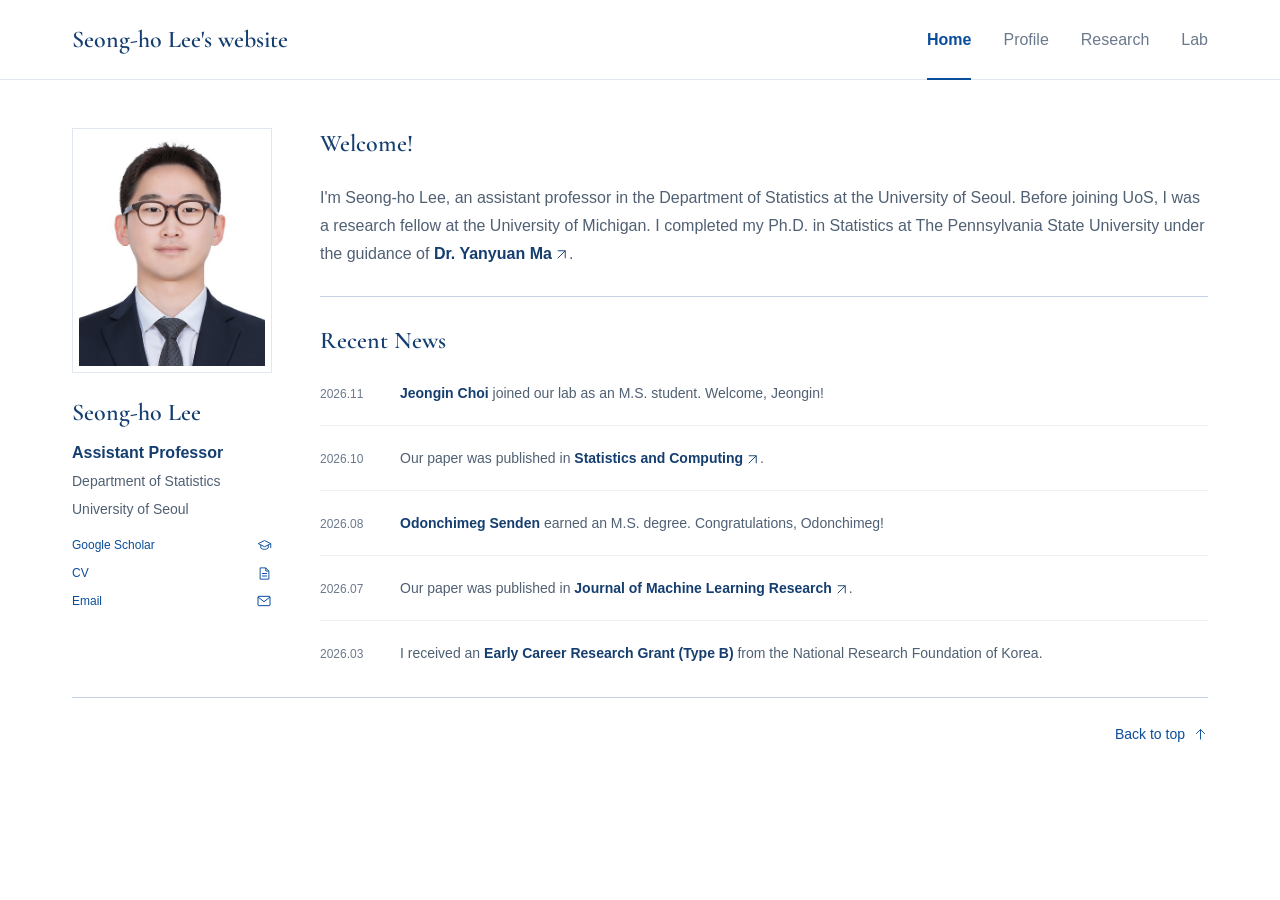
==== commit 7f6d161b: "Deploy the Google Scholar graduation cap icon Source: f6bc304cd9ac40be7f8d2edb0f6b67a19d809d5e" ====
--- a/index.html
+++ b/index.html
@@ -1,2 +1,2 @@
-<!DOCTYPE html><html lang="en"><head><meta charSet="utf-8"/><meta name="viewport" content="width=device-width, initial-scale=1"/><link rel="stylesheet" href="/_next/static/css/index.D-UKqclZ.css" data-rsc-css-href="/_next/static/css/index.D-UKqclZ.css" data-precedence="vite-rsc/importer-resources"/><link rel="modulepreload" fetchPriority="low" href="/_next/static/chunks/index-DvjjpLRn.js"/><script src="/_next/static/chunks/rolldown-runtime-C60lm6uB.js" type="module" async=""></script><script src="/_next/static/chunks/framework-D_rUT4EX.js" type="module" async=""></script><link rel="modulepreload" href="/_next/static/chunks/layout-segment-context--StDrILH.js" crossorigin=""/><link rel="modulepreload" href="/_next/static/chunks/email-link-DO1RsDJP.js" crossorigin=""/><title>Seong-ho Lee | Home</title><meta name="description" content="Seong-ho Lee, Assistant Professor, Department of Statistics, University of Seoul."/><link rel="shortcut icon" href="/favicon.svg?v=sigma"/><link rel="icon" href="/favicon.svg?v=sigma"/><script>Object.assign(((self[Symbol.for("vinext.navigationRuntime")]??={bootstrap:{routeManifest:null},functions:{}}).bootstrap.rsc??={rsc:[]}),{params:{},nav:{"pathname":"/","searchParams":[]}})</script><link rel="modulepreload" href="/_next/static/chunks/index-DvjjpLRn.js" />
-</head><body class="antialiased"><a class="skip-link" href="#main">Skip to main content</a><header class="site-header" id="top"><div class="header-inner"><a class="wordmark" href="/">Seong-ho Lee&#x27;s website</a><nav aria-label="Main navigation"><a href="/" class="active" aria-current="page">Home</a><a href="/profile" class="">Profile</a><a href="/research" class="">Research</a><a href="/lab" class="">Lab</a></nav></div></header><div class="site-layout"><aside class="profile" aria-label="Seong-ho Lee&#x27;s profile"><div class="portrait-frame"><img class="portrait" src="/images/seongho-lee.jpg" width="198" height="246" alt="Seong-ho Lee" fetchPriority="high"/></div><div class="profile-information"><h2 class="profile-name">Seong-ho Lee</h2><p class="profile-role">Assistant Professor</p><p class="profile-affiliation">Department of Statistics</p><p class="profile-affiliation">University of Seoul</p><div class="profile-links"><a href="http://scholar.google.co.kr/citations?hl=en&amp;user=Eq__vRcAAAAJ&amp;view_op=list_works&amp;sortby=pubdate" target="_blank" rel="noopener noreferrer"><span class="profile-link-label">Google Scholar</span><svg width="15" height="15" viewBox="0 0 24 24" fill="none" stroke="currentColor" stroke-width="1.5" aria-hidden="true"><path d="M6 18 18 6M6 6h12v12"></path></svg></a><a href="/cv" target="_blank" rel="noopener noreferrer" aria-label="CV (opens in a new tab)"><span class="profile-link-label">CV</span><svg width="15" height="15" viewBox="0 0 24 24" fill="none" stroke="currentColor" stroke-width="1.5" aria-hidden="true"><path d="M14 3H5v18h14V8zM14 3v5h5M8 12h8M8 16h8"></path></svg></a><button type="button" class="email-link" title="Open your email app"><span class="profile-link-label">Email</span><svg width="16" height="16" viewBox="0 0 24 24" fill="none" stroke="currentColor" stroke-width="1.5" aria-hidden="true"><rect x="3" y="5" width="18" height="14" rx="1"></rect><path d="m3 6 9 7 9-7"></path></svg></button></div></div></aside><main id="main" class="page-content page-home"><header class="page-heading welcome-heading"><h1>Welcome!</h1><p class="intro">I&#x27;m Seong-ho Lee, an assistant professor in the Department of Statistics at the University of Seoul. Before joining UoS, I was a research fellow at the University of Michigan. I completed my Ph.D. in Statistics at The Pennsylvania State University under the guidance of <a href="http://sites.psu.edu/yanyuanma/" target="_blank" rel="noopener noreferrer">Dr. Yanyuan Ma<!-- --> <svg width="15" height="15" viewBox="0 0 24 24" fill="none" stroke="currentColor" stroke-width="1.5" aria-hidden="true"><path d="M6 18 18 6M6 6h12v12"></path></svg></a>.</p></header><section class="content-section" id="recent-news" aria-labelledby="recent-news-title"><h2 id="recent-news-title">Recent News</h2><div class="records"><ul class="news-list" role="list"><li class="record-row"><time class="record-date" dateTime="2026-11">2026.11</time><div class="record-body"><p><strong>Jeongin Choi</strong> joined our lab as an M.S. student. Welcome, Jeongin!</p></div></li><li class="record-row"><time class="record-date" dateTime="2026-10">2026.10</time><div class="record-body"><p>Our paper was published in <cite><a href="https://link.springer.com/article/10.1007/s11222-026-11026-0" target="_blank" rel="noopener noreferrer">Statistics and Computing<!-- --> <svg width="15" height="15" viewBox="0 0 24 24" fill="none" stroke="currentColor" stroke-width="1.5" aria-hidden="true"><path d="M6 18 18 6M6 6h12v12"></path></svg></a></cite>.</p></div></li><li class="record-row"><time class="record-date" dateTime="2026-08">2026.08</time><div class="record-body"><p><strong>Odonchimeg Senden</strong> earned an M.S. degree. Congratulations, Odonchimeg!</p></div></li><li class="record-row"><time class="record-date" dateTime="2026-07">2026.07</time><div class="record-body"><p>Our paper was published in <cite><a href="https://www.jmlr.org/papers/v27/25-2717.html" target="_blank" rel="noopener noreferrer">Journal of Machine Learning Research<!-- --> <svg width="15" height="15" viewBox="0 0 24 24" fill="none" stroke="currentColor" stroke-width="1.5" aria-hidden="true"><path d="M6 18 18 6M6 6h12v12"></path></svg></a></cite>.</p></div></li><li class="record-row"><time class="record-date" dateTime="2026-03">2026.03</time><div class="record-body"><p>I received an <strong>Early Career Research Grant (Type B)</strong> from the National Research Foundation of Korea.</p></div></li></ul></div></section></main></div><footer class="site-footer"><a href="#top" aria-label="Back to top"><span>Back to top</span><svg width="15" height="15" viewBox="0 0 24 24" fill="none" stroke="currentColor" stroke-width="1.5" aria-hidden="true"><path d="M12 20V4m-7 7 7-7 7 7"></path></svg></a></footer><script type="module" src="/_next/static/chunks/index-DvjjpLRn.js" id="_R_" async=""></script><script>((self[Symbol.for("vinext.navigationRuntime")]??={bootstrap:{routeManifest:null},functions:{}}).bootstrap.rsc??={rsc:[]}).rsc.push("0:{\"page:/\":\"$L1\",\"layout:/\":\"$L2\",\"route:/\":\"$L3\",\"__route\":\"route:/\",\"__interceptionContext\":null,\"__layoutIds\":[\"layout:/\"],\"__rootLayout\":\"/\",\"__bfcacheSegmentIdentities\":{\"layout:/\":\"[\\\"layout\\\",\\\"layout:/\\\",\\\"root-boundary:/\\\",\\\"\\\"]\",\"page:/\":\"[\\\"page\\\",\\\"page:/\\\",\\\"root-boundary:/\\\",\\\"\\\"]\"},\"__srcPage\":[\"page\"],\"__layoutFlags\":{\"layout:/\":\"s\"},\"__artifactCompatibility\":{\"schemaVersion\":1,\"graphVersion\":\"app-route-graph:1177fd80f83fa7b0\",\"deploymentVersion\":\"e21a2df0-7a43-436f-b543-4c01a5b9b817\",\"appElementsSchemaVersion\":1,\"rscPayloadSchemaVersion\":1,\"rootBoundaryId\":\"/\",\"renderEpoch\":null}}\n")</script><script>((self[Symbol.for("vinext.navigationRuntime")]??={bootstrap:{routeManifest:null},functions:{}}).bootstrap.rsc??={rsc:[]}).rsc.push("4:I[\"ef7b7d49b2c7\",[],\"Children\",1]\n")</script><script>((self[Symbol.for("vinext.navigationRuntime")]??={bootstrap:{routeManifest:null},functions:{}}).bootstrap.rsc??={rsc:[]}).rsc.push("5:I[\"a54e148db4d5\",[],\"GlobalErrorBoundary\",1]\n")</script><script>((self[Symbol.for("vinext.navigationRuntime")]??={bootstrap:{routeManifest:null},functions:{}}).bootstrap.rsc??={rsc:[]}).rsc.push("6:I[\"fa3f34eb82d2\",[],\"default\",1]\n")</script><script>((self[Symbol.for("vinext.navigationRuntime")]??={bootstrap:{routeManifest:null},functions:{}}).bootstrap.rsc??={rsc:[]}).rsc.push("7:I[\"a54e148db4d5\",[],\"ErrorBoundary\",1]\n")</script><script>((self[Symbol.for("vinext.navigationRuntime")]??={bootstrap:{routeManifest:null},functions:{}}).bootstrap.rsc??={rsc:[]}).rsc.push("8:I[\"aa7f0c7bab4d\",[],\"LayoutSegmentProvider\",1]\n")</script><script>((self[Symbol.for("vinext.navigationRuntime")]??={bootstrap:{routeManifest:null},functions:{}}).bootstrap.rsc??={rsc:[]}).rsc.push("9:I[\"ef7b7d49b2c7\",[],\"Slot\",1]\n")</script><script>((self[Symbol.for("vinext.navigationRuntime")]??={bootstrap:{routeManifest:null},functions:{}}).bootstrap.rsc??={rsc:[]}).rsc.push("a:I[\"a54e148db4d5\",[],\"NotFoundBoundary\",1]\n")</script><script>((self[Symbol.for("vinext.navigationRuntime")]??={bootstrap:{routeManifest:null},functions:{}}).bootstrap.rsc??={rsc:[]}).rsc.push("b:I[\"5ac0c34bf6a1\",[],\"AppRouterScrollTarget\",1]\n")</script><script>((self[Symbol.for("vinext.navigationRuntime")]??={bootstrap:{routeManifest:null},functions:{}}).bootstrap.rsc??={rsc:[]}).rsc.push("c:I[\"a54e148db4d5\",[],\"RedirectBoundary\",1]\n")</script><script>((self[Symbol.for("vinext.navigationRuntime")]??={bootstrap:{routeManifest:null},functions:{}}).bootstrap.rsc??={rsc:[]}).rsc.push(":HL[\"/_next/static/css/index.D-UKqclZ.css\",\"style\"     ]\n")</script><script>((self[Symbol.for("vinext.navigationRuntime")]??={bootstrap:{routeManifest:null},functions:{}}).bootstrap.rsc??={rsc:[]}).rsc.push("2:[[[\"$\",\"link\",\"css:/_next/static/css/index.D-UKqclZ.css\",{\"rel\":\"stylesheet\",\"precedence\":\"vite-rsc/importer-resources\",\"href\":\"/_next/static/css/index.D-UKqclZ.css\",\"data-rsc-css-href\":\"/_next/static/css/index.D-UKqclZ.css\"}],\"$undefined\"],[\"$\",\"html\",null,{\"lang\":\"en\",\"children\":[\"$\",\"body\",null,{\"className\":\"antialiased\",\"children\":[\"$\",\"$L4\",null,{}]}]}]]\n")</script><script>((self[Symbol.for("vinext.navigationRuntime")]??={bootstrap:{routeManifest:null},functions:{}}).bootstrap.rsc??={rsc:[]}).rsc.push("3:[[[\"$\",\"meta\",null,{\"charSet\":\"utf-8\"}],[[\"$\",\"title\",\"0\",{\"children\":\"Seong-ho Lee | Home\"}],[\"$\",\"meta\",\"1\",{\"name\":\"description\",\"content\":\"Seong-ho Lee, Assistant Professor, Department of Statistics, University of Seoul.\"}],[\"$\",\"link\",\"2\",{\"data-vinext-streamed-icon\":\"$undefined\",\"rel\":\"shortcut icon\",\"href\":\"/favicon.svg?v=sigma\",\"type\":\"$undefined\",\"sizes\":\"$undefined\",\"color\":\"$undefined\",\"media\":\"$undefined\",\"fetchPriority\":\"$undefined\"}],[\"$\",\"link\",\"3\",{\"data-vinext-streamed-icon\":\"$undefined\",\"rel\":\"icon\",\"href\":\"/favicon.svg?v=sigma\",\"type\":\"$undefined\",\"sizes\":\"$undefined\",\"color\":\"$undefined\",\"media\":\"$undefined\",\"fetchPriority\":\"$undefined\"}]],[[\"$\",\"meta\",\"0\",{\"name\":\"viewport\",\"content\":\"width=device-width, initial-scale=1\"}]]],[\"$\",\"$L5\",null,{\"fallback\":\"$6\",\"children\":[\"$\",\"$L7\",null,{\"fallback\":\"$6\",\"children\":[\"$\",\"$L8\",null,{\"providerId\":\"layout:/\",\"segmentMap\":{\"children\":[]},\"children\":[\"$\",\"$L9\",null,{\"id\":\"layout:/\",\"parallelSlots\":\"$undefined\",\"children\":[\"$\",\"$La\",null,{\"resetKey\":\"\",\"fallback\":[[\"$\",\"title\",null,{\"children\":\"404: This page could not be found.\"}],[\"$\",\"div\",null,{\"style\":{\"fontFamily\":\"system-ui,\\\"Segoe UI\\\",Roboto,Helvetica,Arial,sans-serif,\\\"Apple Color Emoji\\\",\\\"Segoe UI Emoji\\\"\",\"height\":\"100vh\",\"textAlign\":\"center\",\"display\":\"flex\",\"flexDirection\":\"column\",\"alignItems\":\"center\",\"justifyContent\":\"center\"},\"children\":[\"$\",\"div\",null,{\"children\":[[\"$\",\"style\",null,{\"dangerouslySetInnerHTML\":{\"__html\":\"body{color:#000;background:#fff;margin:0}.next-error-h1{border-right:1px solid rgba(0,0,0,.3)}@media (prefers-color-scheme:dark){body{color:#fff;background:#000}.next-error-h1{border-right:1px solid rgba(255,255,255,.3)}}\"}}],[\"$\",\"h1\",null,{\"className\":\"next-error-h1\",\"style\":{\"display\":\"inline-block\",\"margin\":\"0 20px 0 0\",\"padding\":\"0 23px 0 0\",\"fontSize\":24,\"fontWeight\":500,\"verticalAlign\":\"top\",\"lineHeight\":\"49px\"},\"children\":404}],[\"$\",\"div\",null,{\"style\":{\"display\":\"inline-block\"},\"children\":[\"$\",\"h2\",null,{\"style\":{\"fontSize\":14,\"fontWeight\":400,\"lineHeight\":\"49px\",\"margin\":0},\"children\":\"This page could not be found.\"}]}]]}]}]],\"children\":[\"$\",\"$Lb\",null,{\"children\":[\"$\",\"$Lc\",null,{\"children\":[[\"$\",\"$L8\",null,{\"providerId\":\"page:/\",\"segmentMap\":{\"children\":[\"__PAGE__\"]},\"children\":[\"$\",\"$L9\",null,{\"id\":\"page:/\"}]}],null]}]}]}]}]}]}]}],null,null]\n")</script><script>((self[Symbol.for("vinext.navigationRuntime")]??={bootstrap:{routeManifest:null},functions:{}}).bootstrap.rsc??={rsc:[]}).rsc.push("d:I[\"89899c78f2d0\",[],\"default\",1]\n")</script><script>((self[Symbol.for("vinext.navigationRuntime")]??={bootstrap:{routeManifest:null},functions:{}}).bootstrap.rsc??={rsc:[]}).rsc.push(":HL[\"/images/seongho-lee.jpg\",\"image\",{\"fetchPriority\":\"high\"}]\n")</script><script>((self[Symbol.for("vinext.navigationRuntime")]??={bootstrap:{routeManifest:null},functions:{}}).bootstrap.rsc??={rsc:[]}).rsc.push("1:[[\"$\",\"a\",null,{\"className\":\"skip-link\",\"href\":\"#main\",\"children\":\"Skip to main content\"}],[\"$\",\"header\",null,{\"className\":\"site-header\",\"id\":\"top\",\"children\":[\"$\",\"div\",null,{\"className\":\"header-inner\",\"children\":[[\"$\",\"a\",null,{\"className\":\"wordmark\",\"href\":\"/\",\"children\":\"Seong-ho Lee's website\"}],[\"$\",\"nav\",null,{\"aria-label\":\"Main navigation\",\"children\":[[\"$\",\"a\",\"home\",{\"href\":\"/\",\"className\":\"active\",\"aria-current\":\"page\",\"children\":\"Home\"}],[\"$\",\"a\",\"profile\",{\"href\":\"/profile\",\"className\":\"\",\"aria-current\":\"$undefined\",\"children\":\"Profile\"}],[\"$\",\"a\",\"research\",{\"href\":\"/research\",\"className\":\"\",\"aria-current\":\"$undefined\",\"children\":\"Research\"}],[\"$\",\"a\",\"lab\",{\"href\":\"/lab\",\"className\":\"\",\"aria-current\":\"$undefined\",\"children\":\"Lab\"}]]}]]}]}],[\"$\",\"div\",null,{\"className\":\"site-layout\",\"children\":[[\"$\",\"aside\",null,{\"className\":\"profile\",\"aria-label\":\"Seong-ho Lee's profile\",\"children\":[[\"$\",\"div\",null,{\"className\":\"portrait-frame\",\"children\":[\"$\",\"img\",null,{\"className\":\"portrait\",\"src\":\"/images/seongho-lee.jpg\",\"width\":\"198\",\"height\":\"246\",\"alt\":\"Seong-ho Lee\",\"fetchPriority\":\"high\"}]}],[\"$\",\"div\",null,{\"className\":\"profile-information\",\"children\":[[\"$\",\"h2\",null,{\"className\":\"profile-name\",\"children\":\"Seong-ho Lee\"}],[\"$\",\"p\",null,{\"className\":\"profile-role\",\"children\":\"Assistant Professor\"}],[\"$\",\"p\",null,{\"className\":\"profile-affiliation\",\"children\":\"Department of Statistics\"}],[\"$\",\"p\",null,{\"className\":\"profile-affiliation\",\"children\":\"University of Seoul\"}],[\"$\",\"div\",null,{\"className\":\"profile-links\",\"children\":[[\"$\",\"a\",null,{\"href\":\"http://scholar.google.co.kr/citations?hl=en\u0026user=Eq__vRcAAAAJ\u0026view_op=list_works\u0026sortby=pubdate\",\"target\":\"_blank\",\"rel\":\"noopener noreferrer\",\"children\":[[\"$\",\"span\",null,{\"className\":\"profile-link-label\",\"children\":\"Google Scholar\"}],[\"$\",\"svg\",null,{\"width\":\"15\",\"height\":\"15\",\"viewBox\":\"0 0 24 24\",\"fill\":\"none\",\"stroke\":\"currentColor\",\"strokeWidth\":\"1.5\",\"aria-hidden\":\"true\",\"children\":[\"$\",\"path\",null,{\"d\":\"M6 18 18 6M6 6h12v12\"}]}]]}],[\"$\",\"a\",null,{\"href\":\"/cv\",\"target\":\"_blank\",\"rel\":\"noopener noreferrer\",\"aria-label\":\"CV (opens in a new tab)\",\"children\":[[\"$\",\"span\",null,{\"className\":\"profile-link-label\",\"children\":\"CV\"}],[\"$\",\"svg\",null,{\"width\":\"15\",\"height\":\"15\",\"viewBox\":\"0 0 24 24\",\"fill\":\"none\",\"stroke\":\"currentColor\",\"strokeWidth\":\"1.5\",\"aria-hidden\":\"true\",\"children\":[\"$\",\"path\",null,{\"d\":\"M14 3H5v18h14V8zM14 3v5h5M8 12h8M8 16h8\"}]}]]}],[\"$\",\"$Ld\",null,{}]]}]]}]]}],[\"$\",\"main\",null,{\"id\":\"main\",\"className\":\"page-content page-home\",\"children\":[[\"$\",\"header\",null,{\"className\":\"page-heading welcome-heading\",\"children\":[[\"$\",\"h1\",null,{\"children\":\"Welcome!\"}],[\"$\",\"p\",null,{\"className\":\"intro\",\"children\":[\"I'm Seong-ho Lee, an assistant professor in the Department of Statistics at the University of Seoul. Before joining UoS, I was a research fellow at the University of Michigan. I completed my Ph.D. in Statistics at The Pennsylvania State University under the guidance of \",[\"$\",\"a\",null,{\"href\":\"http://sites.psu.edu/yanyuanma/\",\"target\":\"_blank\",\"rel\":\"noopener noreferrer\",\"children\":[\"Dr. Yanyuan Ma\",\" \",[\"$\",\"svg\",null,{\"width\":\"15\",\"height\":\"15\",\"viewBox\":\"0 0 24 24\",\"fill\":\"none\",\"stroke\":\"currentColor\",\"strokeWidth\":\"1.5\",\"aria-hidden\":\"true\",\"children\":[\"$\",\"path\",null,{\"d\":\"M6 18 18 6M6 6h12v12\"}]}]]}],\".\"]}]]}],[\"$\",\"section\",null,{\"className\":\"content-section\",\"id\":\"recent-news\",\"aria-labelledby\":\"recent-news-title\",\"children\":[[\"$\",\"h2\",null,{\"id\":\"recent-news-title\",\"children\":\"Recent News\"}],[\"$\",\"div\",null,{\"className\":\"records\",\"children\":[\"$\",\"ul\",null,{\"className\":\"news-list\",\"role\":\"list\",\"children\":[[\"$\",\"li\",\"2026-11\",{\"className\":\"record-row\",\"children\":[[\"$\",\"time\",null,{\"className\":\"record-date\",\"dateTime\":\"2026-11\",\"children\":\"2026.11\"}],[\"$\",\"div\",null,{\"className\":\"record-body\",\"children\":[\"$\",\"p\",null,{\"children\":[[\"$\",\"strong\",null,{\"children\":\"Jeongin Choi\"}],\" joined our lab as an M.S. student. Welcome, Jeongin!\"]}]}]]}],[\"$\",\"li\",\"2026-10\",{\"className\":\"record-row\",\"children\":[[\"$\",\"time\",null,{\"className\":\"record-date\",\"dateTime\":\"2026-10\",\"children\":\"2026.10\"}],[\"$\",\"div\",null,{\"className\":\"record-body\",\"children\":[\"$\",\"p\",null,{\"children\":[\"Our paper was published in \",[\"$\",\"cite\",null,{\"children\":[\"$\",\"a\",null,{\"href\":\"https://link.springer.com/article/10.1007/s11222-026-11026-0\",\"target\":\"_blank\",\"rel\":\"noopener noreferrer\",\"children\":[\"Statistics and Computing\",\" \",[\"$\",\"svg\",null,{\"width\":\"15\",\"height\":\"15\",\"viewBox\":\"0 0 24 24\",\"fill\":\"none\",\"stroke\":\"currentColor\",\"strokeWidth\":\"1.5\",\"aria-hidden\":\"true\",\"children\":[\"$\",\"path\",null,{\"d\":\"M6 18 18 6M6 6h12v12\"}]}]]}]}],\".\"]}]}]]}],\"$Le\",\"$Lf\",\"$L10\"]}]}]]}]]}]]}],\"$L11\"]\n")</script><script>((self[Symbol.for("vinext.navigationRuntime")]??={bootstrap:{routeManifest:null},functions:{}}).bootstrap.rsc??={rsc:[]}).rsc.push("e:[\"$\",\"li\",\"2026-08\",{\"className\":\"record-row\",\"children\":[[\"$\",\"time\",null,{\"className\":\"record-date\",\"dateTime\":\"2026-08\",\"children\":\"2026.08\"}],[\"$\",\"div\",null,{\"className\":\"record-body\",\"children\":[\"$\",\"p\",null,{\"children\":[[\"$\",\"strong\",null,{\"children\":\"Odonchimeg Senden\"}],\" earned an M.S. degree. Congratulations, Odonchimeg!\"]}]}]]}]\n")</script><script>((self[Symbol.for("vinext.navigationRuntime")]??={bootstrap:{routeManifest:null},functions:{}}).bootstrap.rsc??={rsc:[]}).rsc.push("f:[\"$\",\"li\",\"2026-07\",{\"className\":\"record-row\",\"children\":[[\"$\",\"time\",null,{\"className\":\"record-date\",\"dateTime\":\"2026-07\",\"children\":\"2026.07\"}],[\"$\",\"div\",null,{\"className\":\"record-body\",\"children\":[\"$\",\"p\",null,{\"children\":[\"Our paper was published in \",[\"$\",\"cite\",null,{\"children\":[\"$\",\"a\",null,{\"href\":\"https://www.jmlr.org/papers/v27/25-2717.html\",\"target\":\"_blank\",\"rel\":\"noopener noreferrer\",\"children\":[\"Journal of Machine Learning Research\",\" \",[\"$\",\"svg\",null,{\"width\":\"15\",\"height\":\"15\",\"viewBox\":\"0 0 24 24\",\"fill\":\"none\",\"stroke\":\"currentColor\",\"strokeWidth\":\"1.5\",\"aria-hidden\":\"true\",\"children\":[\"$\",\"path\",null,{\"d\":\"M6 18 18 6M6 6h12v12\"}]}]]}]}],\".\"]}]}]]}]\n")</script><script>((self[Symbol.for("vinext.navigationRuntime")]??={bootstrap:{routeManifest:null},functions:{}}).bootstrap.rsc??={rsc:[]}).rsc.push("10:[\"$\",\"li\",\"2026-03\",{\"className\":\"record-row\",\"children\":[[\"$\",\"time\",null,{\"className\":\"record-date\",\"dateTime\":\"2026-03\",\"children\":\"2026.03\"}],[\"$\",\"div\",null,{\"className\":\"record-body\",\"children\":[\"$\",\"p\",null,{\"children\":[\"I received an \",[\"$\",\"strong\",null,{\"children\":\"Early Career Research Grant (Type B)\"}],\" from the National Research Foundation of Korea.\"]}]}]]}]\n")</script><script>((self[Symbol.for("vinext.navigationRuntime")]??={bootstrap:{routeManifest:null},functions:{}}).bootstrap.rsc??={rsc:[]}).rsc.push("11:[\"$\",\"footer\",null,{\"className\":\"site-footer\",\"children\":[\"$\",\"a\",null,{\"href\":\"#top\",\"aria-label\":\"Back to top\",\"children\":[[\"$\",\"span\",null,{\"children\":\"Back to top\"}],[\"$\",\"svg\",null,{\"width\":\"15\",\"height\":\"15\",\"viewBox\":\"0 0 24 24\",\"fill\":\"none\",\"stroke\":\"currentColor\",\"strokeWidth\":\"1.5\",\"aria-hidden\":\"true\",\"children\":[\"$\",\"path\",null,{\"d\":\"M12 20V4m-7 7 7-7 7 7\"}]}]]}]}]\n")</script><script>Object.assign(((self[Symbol.for("vinext.navigationRuntime")]??={bootstrap:{routeManifest:null},functions:{}}).bootstrap.rsc??={rsc:[]}),{"initialCacheKind":"static"});((self[Symbol.for("vinext.navigationRuntime")]??={bootstrap:{routeManifest:null},functions:{}}).bootstrap.rsc??={rsc:[]}).done=true</script></body></html>+<!DOCTYPE html><html lang="en"><head><meta charSet="utf-8"/><meta name="viewport" content="width=device-width, initial-scale=1"/><link rel="stylesheet" href="/_next/static/css/index.D-UKqclZ.css" data-rsc-css-href="/_next/static/css/index.D-UKqclZ.css" data-precedence="vite-rsc/importer-resources"/><link rel="modulepreload" fetchPriority="low" href="/_next/static/chunks/index-CCwqpvgX.js"/><script src="/_next/static/chunks/rolldown-runtime-C60lm6uB.js" type="module" async=""></script><script src="/_next/static/chunks/framework-D_rUT4EX.js" type="module" async=""></script><link rel="modulepreload" href="/_next/static/chunks/layout-segment-context-eqH1Foq0.js" crossorigin=""/><link rel="modulepreload" href="/_next/static/chunks/email-link-yxVSHHbJ.js" crossorigin=""/><title>Seong-ho Lee | Home</title><meta name="description" content="Seong-ho Lee, Assistant Professor, Department of Statistics, University of Seoul."/><link rel="shortcut icon" href="/favicon.svg?v=sigma"/><link rel="icon" href="/favicon.svg?v=sigma"/><script>Object.assign(((self[Symbol.for("vinext.navigationRuntime")]??={bootstrap:{routeManifest:null},functions:{}}).bootstrap.rsc??={rsc:[]}),{params:{},nav:{"pathname":"/","searchParams":[]}})</script><link rel="modulepreload" href="/_next/static/chunks/index-CCwqpvgX.js" />
+</head><body class="antialiased"><a class="skip-link" href="#main">Skip to main content</a><header class="site-header" id="top"><div class="header-inner"><a class="wordmark" href="/">Seong-ho Lee&#x27;s website</a><nav aria-label="Main navigation"><a href="/" class="active" aria-current="page">Home</a><a href="/profile" class="">Profile</a><a href="/research" class="">Research</a><a href="/lab" class="">Lab</a></nav></div></header><div class="site-layout"><aside class="profile" aria-label="Seong-ho Lee&#x27;s profile"><div class="portrait-frame"><img class="portrait" src="/images/seongho-lee.jpg" width="198" height="246" alt="Seong-ho Lee" fetchPriority="high"/></div><div class="profile-information"><h2 class="profile-name">Seong-ho Lee</h2><p class="profile-role">Assistant Professor</p><p class="profile-affiliation">Department of Statistics</p><p class="profile-affiliation">University of Seoul</p><div class="profile-links"><a href="http://scholar.google.co.kr/citations?hl=en&amp;user=Eq__vRcAAAAJ&amp;view_op=list_works&amp;sortby=pubdate" target="_blank" rel="noopener noreferrer"><span class="profile-link-label">Google Scholar</span><svg width="15" height="15" viewBox="0 0 24 24" fill="none" stroke="currentColor" stroke-width="1.5" stroke-linejoin="round" aria-hidden="true"><path d="m2 9 10-5 10 5-10 5-10-5Zm4 2v5c4 3 8 3 12 0v-5m4-2v7"></path></svg></a><a href="/cv" target="_blank" rel="noopener noreferrer" aria-label="CV (opens in a new tab)"><span class="profile-link-label">CV</span><svg width="15" height="15" viewBox="0 0 24 24" fill="none" stroke="currentColor" stroke-width="1.5" aria-hidden="true"><path d="M14 3H5v18h14V8zM14 3v5h5M8 12h8M8 16h8"></path></svg></a><button type="button" class="email-link" title="Open your email app"><span class="profile-link-label">Email</span><svg width="16" height="16" viewBox="0 0 24 24" fill="none" stroke="currentColor" stroke-width="1.5" aria-hidden="true"><rect x="3" y="5" width="18" height="14" rx="1"></rect><path d="m3 6 9 7 9-7"></path></svg></button></div></div></aside><main id="main" class="page-content page-home"><header class="page-heading welcome-heading"><h1>Welcome!</h1><p class="intro">I&#x27;m Seong-ho Lee, an assistant professor in the Department of Statistics at the University of Seoul. Before joining UoS, I was a research fellow at the University of Michigan. I completed my Ph.D. in Statistics at The Pennsylvania State University under the guidance of <a href="http://sites.psu.edu/yanyuanma/" target="_blank" rel="noopener noreferrer">Dr. Yanyuan Ma<!-- --> <svg width="15" height="15" viewBox="0 0 24 24" fill="none" stroke="currentColor" stroke-width="1.5" aria-hidden="true"><path d="M6 18 18 6M6 6h12v12"></path></svg></a>.</p></header><section class="content-section" id="recent-news" aria-labelledby="recent-news-title"><h2 id="recent-news-title">Recent News</h2><div class="records"><ul class="news-list" role="list"><li class="record-row"><time class="record-date" dateTime="2026-11">2026.11</time><div class="record-body"><p><strong>Jeongin Choi</strong> joined our lab as an M.S. student. Welcome, Jeongin!</p></div></li><li class="record-row"><time class="record-date" dateTime="2026-10">2026.10</time><div class="record-body"><p>Our paper was published in <cite><a href="https://link.springer.com/article/10.1007/s11222-026-11026-0" target="_blank" rel="noopener noreferrer">Statistics and Computing<!-- --> <svg width="15" height="15" viewBox="0 0 24 24" fill="none" stroke="currentColor" stroke-width="1.5" aria-hidden="true"><path d="M6 18 18 6M6 6h12v12"></path></svg></a></cite>.</p></div></li><li class="record-row"><time class="record-date" dateTime="2026-08">2026.08</time><div class="record-body"><p><strong>Odonchimeg Senden</strong> earned an M.S. degree. Congratulations, Odonchimeg!</p></div></li><li class="record-row"><time class="record-date" dateTime="2026-07">2026.07</time><div class="record-body"><p>Our paper was published in <cite><a href="https://www.jmlr.org/papers/v27/25-2717.html" target="_blank" rel="noopener noreferrer">Journal of Machine Learning Research<!-- --> <svg width="15" height="15" viewBox="0 0 24 24" fill="none" stroke="currentColor" stroke-width="1.5" aria-hidden="true"><path d="M6 18 18 6M6 6h12v12"></path></svg></a></cite>.</p></div></li><li class="record-row"><time class="record-date" dateTime="2026-03">2026.03</time><div class="record-body"><p>I received an <strong>Early Career Research Grant (Type B)</strong> from the National Research Foundation of Korea.</p></div></li></ul></div></section></main></div><footer class="site-footer"><a href="#top" aria-label="Back to top"><span>Back to top</span><svg width="15" height="15" viewBox="0 0 24 24" fill="none" stroke="currentColor" stroke-width="1.5" aria-hidden="true"><path d="M12 20V4m-7 7 7-7 7 7"></path></svg></a></footer><script type="module" src="/_next/static/chunks/index-CCwqpvgX.js" id="_R_" async=""></script><script>((self[Symbol.for("vinext.navigationRuntime")]??={bootstrap:{routeManifest:null},functions:{}}).bootstrap.rsc??={rsc:[]}).rsc.push("0:{\"page:/\":\"$L1\",\"layout:/\":\"$L2\",\"route:/\":\"$L3\",\"__route\":\"route:/\",\"__interceptionContext\":null,\"__layoutIds\":[\"layout:/\"],\"__rootLayout\":\"/\",\"__bfcacheSegmentIdentities\":{\"layout:/\":\"[\\\"layout\\\",\\\"layout:/\\\",\\\"root-boundary:/\\\",\\\"\\\"]\",\"page:/\":\"[\\\"page\\\",\\\"page:/\\\",\\\"root-boundary:/\\\",\\\"\\\"]\"},\"__srcPage\":[\"page\"],\"__layoutFlags\":{\"layout:/\":\"s\"},\"__artifactCompatibility\":{\"schemaVersion\":1,\"graphVersion\":\"app-route-graph:1177fd80f83fa7b0\",\"deploymentVersion\":\"dda39321-4571-4b0a-9a9e-e1b45f0fb8eb\",\"appElementsSchemaVersion\":1,\"rscPayloadSchemaVersion\":1,\"rootBoundaryId\":\"/\",\"renderEpoch\":null}}\n")</script><script>((self[Symbol.for("vinext.navigationRuntime")]??={bootstrap:{routeManifest:null},functions:{}}).bootstrap.rsc??={rsc:[]}).rsc.push("4:I[\"8c0f216c4604\",[],\"Children\",1]\n")</script><script>((self[Symbol.for("vinext.navigationRuntime")]??={bootstrap:{routeManifest:null},functions:{}}).bootstrap.rsc??={rsc:[]}).rsc.push("5:I[\"593f344dc510\",[],\"GlobalErrorBoundary\",1]\n")</script><script>((self[Symbol.for("vinext.navigationRuntime")]??={bootstrap:{routeManifest:null},functions:{}}).bootstrap.rsc??={rsc:[]}).rsc.push("6:I[\"0b874ad30386\",[],\"default\",1]\n")</script><script>((self[Symbol.for("vinext.navigationRuntime")]??={bootstrap:{routeManifest:null},functions:{}}).bootstrap.rsc??={rsc:[]}).rsc.push("7:I[\"593f344dc510\",[],\"ErrorBoundary\",1]\n")</script><script>((self[Symbol.for("vinext.navigationRuntime")]??={bootstrap:{routeManifest:null},functions:{}}).bootstrap.rsc??={rsc:[]}).rsc.push("8:I[\"15c18cfaeeff\",[],\"LayoutSegmentProvider\",1]\n")</script><script>((self[Symbol.for("vinext.navigationRuntime")]??={bootstrap:{routeManifest:null},functions:{}}).bootstrap.rsc??={rsc:[]}).rsc.push("9:I[\"8c0f216c4604\",[],\"Slot\",1]\n")</script><script>((self[Symbol.for("vinext.navigationRuntime")]??={bootstrap:{routeManifest:null},functions:{}}).bootstrap.rsc??={rsc:[]}).rsc.push("a:I[\"593f344dc510\",[],\"NotFoundBoundary\",1]\n")</script><script>((self[Symbol.for("vinext.navigationRuntime")]??={bootstrap:{routeManifest:null},functions:{}}).bootstrap.rsc??={rsc:[]}).rsc.push("b:I[\"9276801271d6\",[],\"AppRouterScrollTarget\",1]\n")</script><script>((self[Symbol.for("vinext.navigationRuntime")]??={bootstrap:{routeManifest:null},functions:{}}).bootstrap.rsc??={rsc:[]}).rsc.push("c:I[\"593f344dc510\",[],\"RedirectBoundary\",1]\n")</script><script>((self[Symbol.for("vinext.navigationRuntime")]??={bootstrap:{routeManifest:null},functions:{}}).bootstrap.rsc??={rsc:[]}).rsc.push(":HL[\"/_next/static/css/index.D-UKqclZ.css\",\"style\"     ]\n")</script><script>((self[Symbol.for("vinext.navigationRuntime")]??={bootstrap:{routeManifest:null},functions:{}}).bootstrap.rsc??={rsc:[]}).rsc.push("2:[[[\"$\",\"link\",\"css:/_next/static/css/index.D-UKqclZ.css\",{\"rel\":\"stylesheet\",\"precedence\":\"vite-rsc/importer-resources\",\"href\":\"/_next/static/css/index.D-UKqclZ.css\",\"data-rsc-css-href\":\"/_next/static/css/index.D-UKqclZ.css\"}],\"$undefined\"],[\"$\",\"html\",null,{\"lang\":\"en\",\"children\":[\"$\",\"body\",null,{\"className\":\"antialiased\",\"children\":[\"$\",\"$L4\",null,{}]}]}]]\n")</script><script>((self[Symbol.for("vinext.navigationRuntime")]??={bootstrap:{routeManifest:null},functions:{}}).bootstrap.rsc??={rsc:[]}).rsc.push("3:[[[\"$\",\"meta\",null,{\"charSet\":\"utf-8\"}],[[\"$\",\"title\",\"0\",{\"children\":\"Seong-ho Lee | Home\"}],[\"$\",\"meta\",\"1\",{\"name\":\"description\",\"content\":\"Seong-ho Lee, Assistant Professor, Department of Statistics, University of Seoul.\"}],[\"$\",\"link\",\"2\",{\"data-vinext-streamed-icon\":\"$undefined\",\"rel\":\"shortcut icon\",\"href\":\"/favicon.svg?v=sigma\",\"type\":\"$undefined\",\"sizes\":\"$undefined\",\"color\":\"$undefined\",\"media\":\"$undefined\",\"fetchPriority\":\"$undefined\"}],[\"$\",\"link\",\"3\",{\"data-vinext-streamed-icon\":\"$undefined\",\"rel\":\"icon\",\"href\":\"/favicon.svg?v=sigma\",\"type\":\"$undefined\",\"sizes\":\"$undefined\",\"color\":\"$undefined\",\"media\":\"$undefined\",\"fetchPriority\":\"$undefined\"}]],[[\"$\",\"meta\",\"0\",{\"name\":\"viewport\",\"content\":\"width=device-width, initial-scale=1\"}]]],[\"$\",\"$L5\",null,{\"fallback\":\"$6\",\"children\":[\"$\",\"$L7\",null,{\"fallback\":\"$6\",\"children\":[\"$\",\"$L8\",null,{\"providerId\":\"layout:/\",\"segmentMap\":{\"children\":[]},\"children\":[\"$\",\"$L9\",null,{\"id\":\"layout:/\",\"parallelSlots\":\"$undefined\",\"children\":[\"$\",\"$La\",null,{\"resetKey\":\"\",\"fallback\":[[\"$\",\"title\",null,{\"children\":\"404: This page could not be found.\"}],[\"$\",\"div\",null,{\"style\":{\"fontFamily\":\"system-ui,\\\"Segoe UI\\\",Roboto,Helvetica,Arial,sans-serif,\\\"Apple Color Emoji\\\",\\\"Segoe UI Emoji\\\"\",\"height\":\"100vh\",\"textAlign\":\"center\",\"display\":\"flex\",\"flexDirection\":\"column\",\"alignItems\":\"center\",\"justifyContent\":\"center\"},\"children\":[\"$\",\"div\",null,{\"children\":[[\"$\",\"style\",null,{\"dangerouslySetInnerHTML\":{\"__html\":\"body{color:#000;background:#fff;margin:0}.next-error-h1{border-right:1px solid rgba(0,0,0,.3)}@media (prefers-color-scheme:dark){body{color:#fff;background:#000}.next-error-h1{border-right:1px solid rgba(255,255,255,.3)}}\"}}],[\"$\",\"h1\",null,{\"className\":\"next-error-h1\",\"style\":{\"display\":\"inline-block\",\"margin\":\"0 20px 0 0\",\"padding\":\"0 23px 0 0\",\"fontSize\":24,\"fontWeight\":500,\"verticalAlign\":\"top\",\"lineHeight\":\"49px\"},\"children\":404}],[\"$\",\"div\",null,{\"style\":{\"display\":\"inline-block\"},\"children\":[\"$\",\"h2\",null,{\"style\":{\"fontSize\":14,\"fontWeight\":400,\"lineHeight\":\"49px\",\"margin\":0},\"children\":\"This page could not be found.\"}]}]]}]}]],\"children\":[\"$\",\"$Lb\",null,{\"children\":[\"$\",\"$Lc\",null,{\"children\":[[\"$\",\"$L8\",null,{\"providerId\":\"page:/\",\"segmentMap\":{\"children\":[\"__PAGE__\"]},\"children\":[\"$\",\"$L9\",null,{\"id\":\"page:/\"}]}],null]}]}]}]}]}]}]}],null,null]\n")</script><script>((self[Symbol.for("vinext.navigationRuntime")]??={bootstrap:{routeManifest:null},functions:{}}).bootstrap.rsc??={rsc:[]}).rsc.push("d:I[\"89899c78f2d0\",[],\"default\",1]\n")</script><script>((self[Symbol.for("vinext.navigationRuntime")]??={bootstrap:{routeManifest:null},functions:{}}).bootstrap.rsc??={rsc:[]}).rsc.push(":HL[\"/images/seongho-lee.jpg\",\"image\",{\"fetchPriority\":\"high\"}]\n")</script><script>((self[Symbol.for("vinext.navigationRuntime")]??={bootstrap:{routeManifest:null},functions:{}}).bootstrap.rsc??={rsc:[]}).rsc.push("1:[[\"$\",\"a\",null,{\"className\":\"skip-link\",\"href\":\"#main\",\"children\":\"Skip to main content\"}],[\"$\",\"header\",null,{\"className\":\"site-header\",\"id\":\"top\",\"children\":[\"$\",\"div\",null,{\"className\":\"header-inner\",\"children\":[[\"$\",\"a\",null,{\"className\":\"wordmark\",\"href\":\"/\",\"children\":\"Seong-ho Lee's website\"}],[\"$\",\"nav\",null,{\"aria-label\":\"Main navigation\",\"children\":[[\"$\",\"a\",\"home\",{\"href\":\"/\",\"className\":\"active\",\"aria-current\":\"page\",\"children\":\"Home\"}],[\"$\",\"a\",\"profile\",{\"href\":\"/profile\",\"className\":\"\",\"aria-current\":\"$undefined\",\"children\":\"Profile\"}],[\"$\",\"a\",\"research\",{\"href\":\"/research\",\"className\":\"\",\"aria-current\":\"$undefined\",\"children\":\"Research\"}],[\"$\",\"a\",\"lab\",{\"href\":\"/lab\",\"className\":\"\",\"aria-current\":\"$undefined\",\"children\":\"Lab\"}]]}]]}]}],[\"$\",\"div\",null,{\"className\":\"site-layout\",\"children\":[[\"$\",\"aside\",null,{\"className\":\"profile\",\"aria-label\":\"Seong-ho Lee's profile\",\"children\":[[\"$\",\"div\",null,{\"className\":\"portrait-frame\",\"children\":[\"$\",\"img\",null,{\"className\":\"portrait\",\"src\":\"/images/seongho-lee.jpg\",\"width\":\"198\",\"height\":\"246\",\"alt\":\"Seong-ho Lee\",\"fetchPriority\":\"high\"}]}],[\"$\",\"div\",null,{\"className\":\"profile-information\",\"children\":[[\"$\",\"h2\",null,{\"className\":\"profile-name\",\"children\":\"Seong-ho Lee\"}],[\"$\",\"p\",null,{\"className\":\"profile-role\",\"children\":\"Assistant Professor\"}],[\"$\",\"p\",null,{\"className\":\"profile-affiliation\",\"children\":\"Department of Statistics\"}],[\"$\",\"p\",null,{\"className\":\"profile-affiliation\",\"children\":\"University of Seoul\"}],[\"$\",\"div\",null,{\"className\":\"profile-links\",\"children\":[[\"$\",\"a\",null,{\"href\":\"http://scholar.google.co.kr/citations?hl=en\u0026user=Eq__vRcAAAAJ\u0026view_op=list_works\u0026sortby=pubdate\",\"target\":\"_blank\",\"rel\":\"noopener noreferrer\",\"children\":[[\"$\",\"span\",null,{\"className\":\"profile-link-label\",\"children\":\"Google Scholar\"}],[\"$\",\"svg\",null,{\"width\":\"15\",\"height\":\"15\",\"viewBox\":\"0 0 24 24\",\"fill\":\"none\",\"stroke\":\"currentColor\",\"strokeWidth\":\"1.5\",\"strokeLinejoin\":\"round\",\"aria-hidden\":\"true\",\"children\":[\"$\",\"path\",null,{\"d\":\"m2 9 10-5 10 5-10 5-10-5Zm4 2v5c4 3 8 3 12 0v-5m4-2v7\"}]}]]}],[\"$\",\"a\",null,{\"href\":\"/cv\",\"target\":\"_blank\",\"rel\":\"noopener noreferrer\",\"aria-label\":\"CV (opens in a new tab)\",\"children\":[[\"$\",\"span\",null,{\"className\":\"profile-link-label\",\"children\":\"CV\"}],[\"$\",\"svg\",null,{\"width\":\"15\",\"height\":\"15\",\"viewBox\":\"0 0 24 24\",\"fill\":\"none\",\"stroke\":\"currentColor\",\"strokeWidth\":\"1.5\",\"aria-hidden\":\"true\",\"children\":[\"$\",\"path\",null,{\"d\":\"M14 3H5v18h14V8zM14 3v5h5M8 12h8M8 16h8\"}]}]]}],[\"$\",\"$Ld\",null,{}]]}]]}]]}],[\"$\",\"main\",null,{\"id\":\"main\",\"className\":\"page-content page-home\",\"children\":[[\"$\",\"header\",null,{\"className\":\"page-heading welcome-heading\",\"children\":[[\"$\",\"h1\",null,{\"children\":\"Welcome!\"}],[\"$\",\"p\",null,{\"className\":\"intro\",\"children\":[\"I'm Seong-ho Lee, an assistant professor in the Department of Statistics at the University of Seoul. Before joining UoS, I was a research fellow at the University of Michigan. I completed my Ph.D. in Statistics at The Pennsylvania State University under the guidance of \",[\"$\",\"a\",null,{\"href\":\"http://sites.psu.edu/yanyuanma/\",\"target\":\"_blank\",\"rel\":\"noopener noreferrer\",\"children\":[\"Dr. Yanyuan Ma\",\" \",[\"$\",\"svg\",null,{\"width\":\"15\",\"height\":\"15\",\"viewBox\":\"0 0 24 24\",\"fill\":\"none\",\"stroke\":\"currentColor\",\"strokeWidth\":\"1.5\",\"aria-hidden\":\"true\",\"children\":[\"$\",\"path\",null,{\"d\":\"M6 18 18 6M6 6h12v12\"}]}]]}],\".\"]}]]}],[\"$\",\"section\",null,{\"className\":\"content-section\",\"id\":\"recent-news\",\"aria-labelledby\":\"recent-news-title\",\"children\":[[\"$\",\"h2\",null,{\"id\":\"recent-news-title\",\"children\":\"Recent News\"}],[\"$\",\"div\",null,{\"className\":\"records\",\"children\":[\"$\",\"ul\",null,{\"className\":\"news-list\",\"role\":\"list\",\"children\":[[\"$\",\"li\",\"2026-11\",{\"className\":\"record-row\",\"children\":[[\"$\",\"time\",null,{\"className\":\"record-date\",\"dateTime\":\"2026-11\",\"children\":\"2026.11\"}],[\"$\",\"div\",null,{\"className\":\"record-body\",\"children\":[\"$\",\"p\",null,{\"children\":[[\"$\",\"strong\",null,{\"children\":\"Jeongin Choi\"}],\" joined our lab as an M.S. student. Welcome, Jeongin!\"]}]}]]}],[\"$\",\"li\",\"2026-10\",{\"className\":\"record-row\",\"children\":[[\"$\",\"time\",null,{\"className\":\"record-date\",\"dateTime\":\"2026-10\",\"children\":\"2026.10\"}],[\"$\",\"div\",null,{\"className\":\"record-body\",\"children\":[\"$\",\"p\",null,{\"children\":[\"Our paper was published in \",[\"$\",\"cite\",null,{\"children\":[\"$\",\"a\",null,{\"href\":\"https://link.springer.com/article/10.1007/s11222-026-11026-0\",\"target\":\"_blank\",\"rel\":\"noopener noreferrer\",\"children\":[\"Statistics and Computing\",\" \",[\"$\",\"svg\",null,{\"width\":\"15\",\"height\":\"15\",\"viewBox\":\"0 0 24 24\",\"fill\":\"none\",\"stroke\":\"currentColor\",\"strokeWidth\":\"1.5\",\"aria-hidden\":\"true\",\"children\":\"$Le\"}]]}]}],\".\"]}]}]]}],\"$Lf\",\"$L10\",\"$L11\"]}]}]]}]]}]]}],\"$L12\"]\n")</script><script>((self[Symbol.for("vinext.navigationRuntime")]??={bootstrap:{routeManifest:null},functions:{}}).bootstrap.rsc??={rsc:[]}).rsc.push("e:[\"$\",\"path\",null,{\"d\":\"M6 18 18 6M6 6h12v12\"}]\n")</script><script>((self[Symbol.for("vinext.navigationRuntime")]??={bootstrap:{routeManifest:null},functions:{}}).bootstrap.rsc??={rsc:[]}).rsc.push("f:[\"$\",\"li\",\"2026-08\",{\"className\":\"record-row\",\"children\":[[\"$\",\"time\",null,{\"className\":\"record-date\",\"dateTime\":\"2026-08\",\"children\":\"2026.08\"}],[\"$\",\"div\",null,{\"className\":\"record-body\",\"children\":[\"$\",\"p\",null,{\"children\":[[\"$\",\"strong\",null,{\"children\":\"Odonchimeg Senden\"}],\" earned an M.S. degree. Congratulations, Odonchimeg!\"]}]}]]}]\n")</script><script>((self[Symbol.for("vinext.navigationRuntime")]??={bootstrap:{routeManifest:null},functions:{}}).bootstrap.rsc??={rsc:[]}).rsc.push("10:[\"$\",\"li\",\"2026-07\",{\"className\":\"record-row\",\"children\":[[\"$\",\"time\",null,{\"className\":\"record-date\",\"dateTime\":\"2026-07\",\"children\":\"2026.07\"}],[\"$\",\"div\",null,{\"className\":\"record-body\",\"children\":[\"$\",\"p\",null,{\"children\":[\"Our paper was published in \",[\"$\",\"cite\",null,{\"children\":[\"$\",\"a\",null,{\"href\":\"https://www.jmlr.org/papers/v27/25-2717.html\",\"target\":\"_blank\",\"rel\":\"noopener noreferrer\",\"children\":[\"Journal of Machine Learning Research\",\" \",[\"$\",\"svg\",null,{\"width\":\"15\",\"height\":\"15\",\"viewBox\":\"0 0 24 24\",\"fill\":\"none\",\"stroke\":\"currentColor\",\"strokeWidth\":\"1.5\",\"aria-hidden\":\"true\",\"children\":[\"$\",\"path\",null,{\"d\":\"M6 18 18 6M6 6h12v12\"}]}]]}]}],\".\"]}]}]]}]\n")</script><script>((self[Symbol.for("vinext.navigationRuntime")]??={bootstrap:{routeManifest:null},functions:{}}).bootstrap.rsc??={rsc:[]}).rsc.push("11:[\"$\",\"li\",\"2026-03\",{\"className\":\"record-row\",\"children\":[[\"$\",\"time\",null,{\"className\":\"record-date\",\"dateTime\":\"2026-03\",\"children\":\"2026.03\"}],[\"$\",\"div\",null,{\"className\":\"record-body\",\"children\":[\"$\",\"p\",null,{\"children\":[\"I received an \",[\"$\",\"strong\",null,{\"children\":\"Early Career Research Grant (Type B)\"}],\" from the National Research Foundation of Korea.\"]}]}]]}]\n")</script><script>((self[Symbol.for("vinext.navigationRuntime")]??={bootstrap:{routeManifest:null},functions:{}}).bootstrap.rsc??={rsc:[]}).rsc.push("12:[\"$\",\"footer\",null,{\"className\":\"site-footer\",\"children\":[\"$\",\"a\",null,{\"href\":\"#top\",\"aria-label\":\"Back to top\",\"children\":[[\"$\",\"span\",null,{\"children\":\"Back to top\"}],[\"$\",\"svg\",null,{\"width\":\"15\",\"height\":\"15\",\"viewBox\":\"0 0 24 24\",\"fill\":\"none\",\"stroke\":\"currentColor\",\"strokeWidth\":\"1.5\",\"aria-hidden\":\"true\",\"children\":[\"$\",\"path\",null,{\"d\":\"M12 20V4m-7 7 7-7 7 7\"}]}]]}]}]\n")</script><script>Object.assign(((self[Symbol.for("vinext.navigationRuntime")]??={bootstrap:{routeManifest:null},functions:{}}).bootstrap.rsc??={rsc:[]}),{"initialCacheKind":"static"});((self[Symbol.for("vinext.navigationRuntime")]??={bootstrap:{routeManifest:null},functions:{}}).bootstrap.rsc??={rsc:[]}).done=true</script></body></html>
